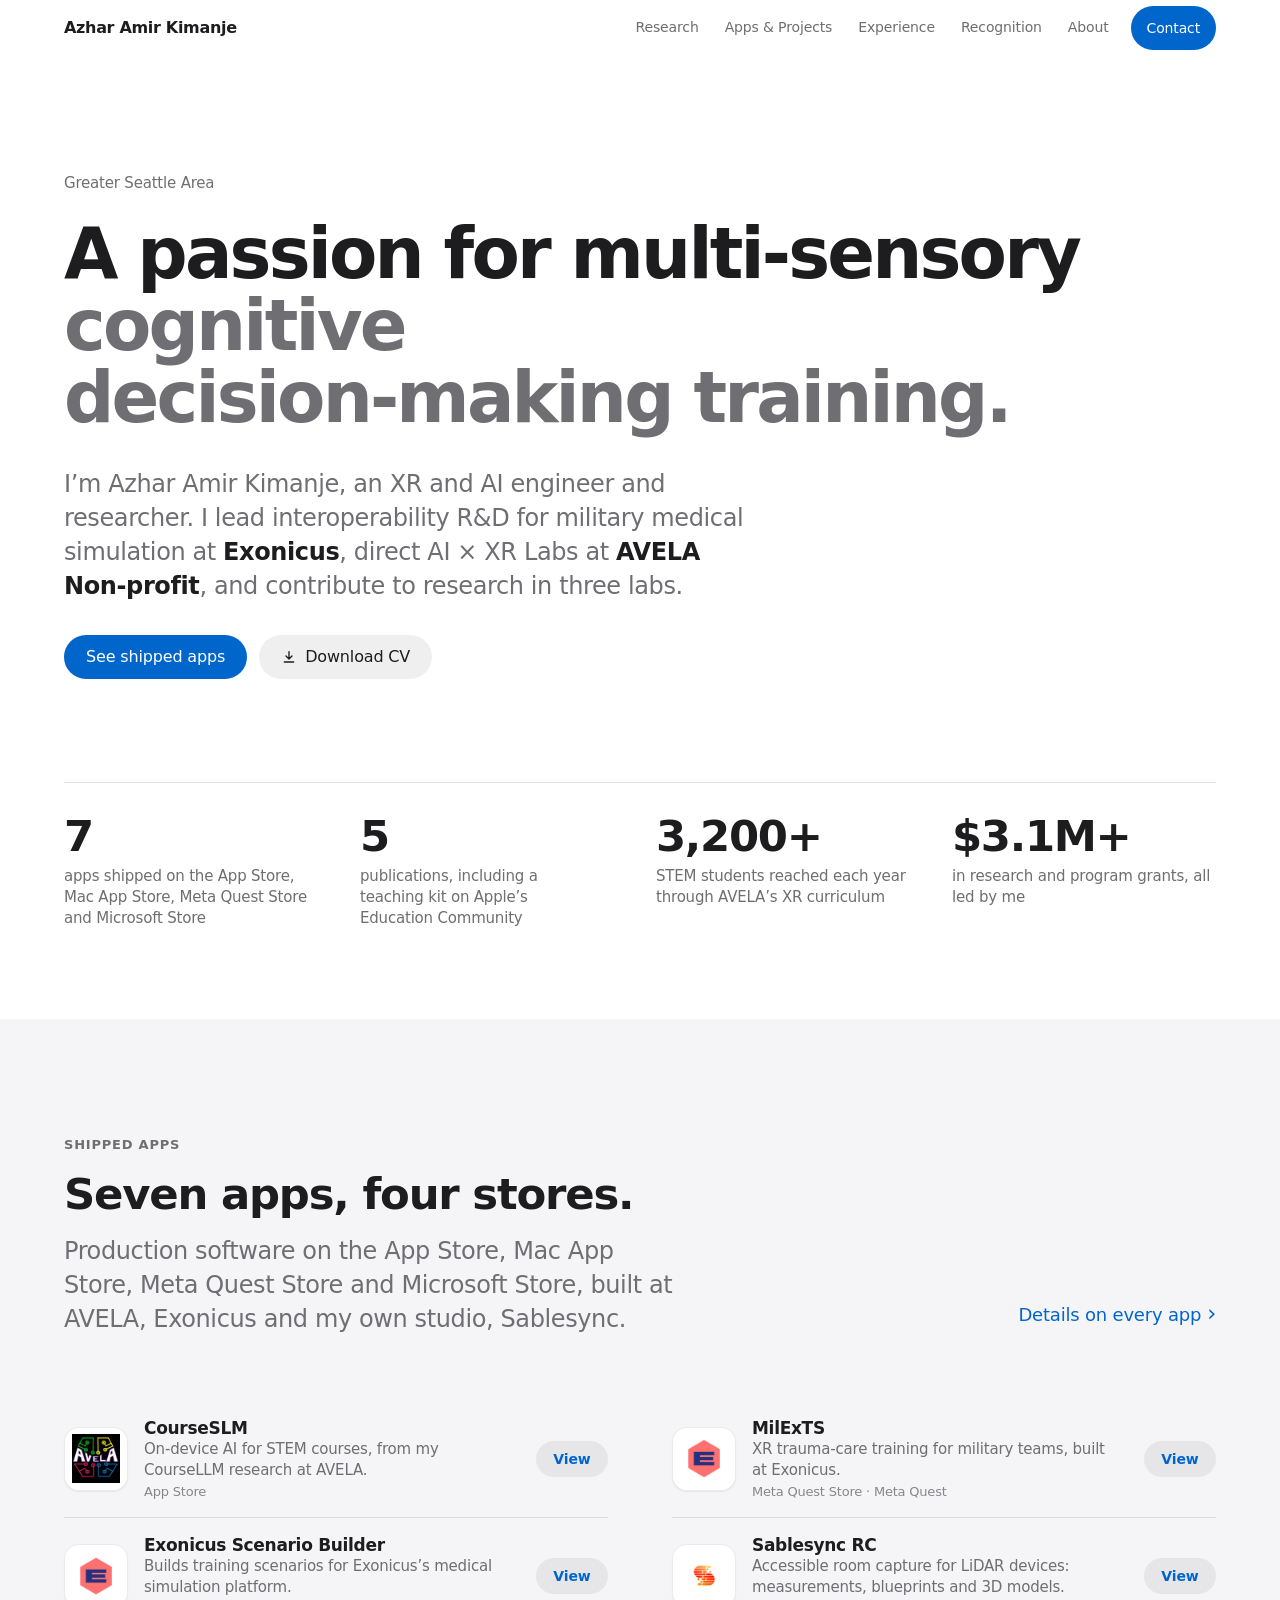
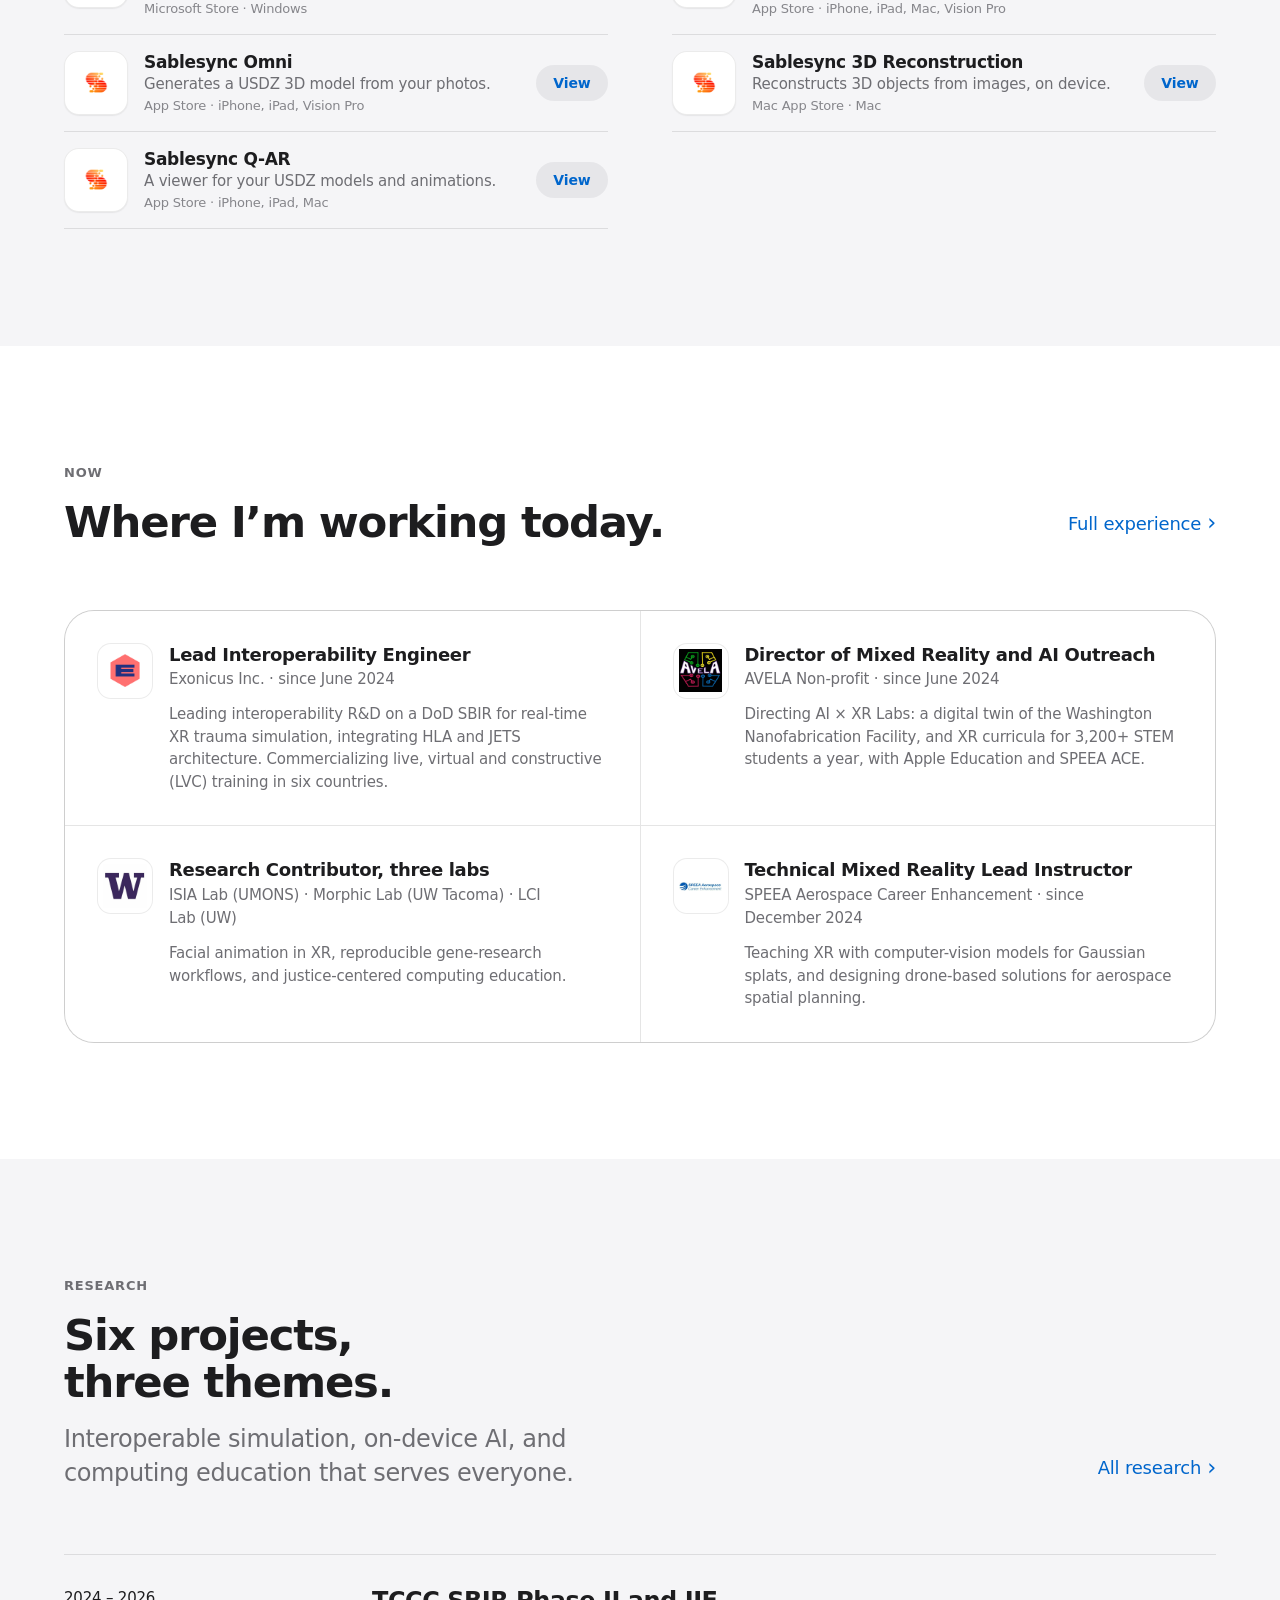
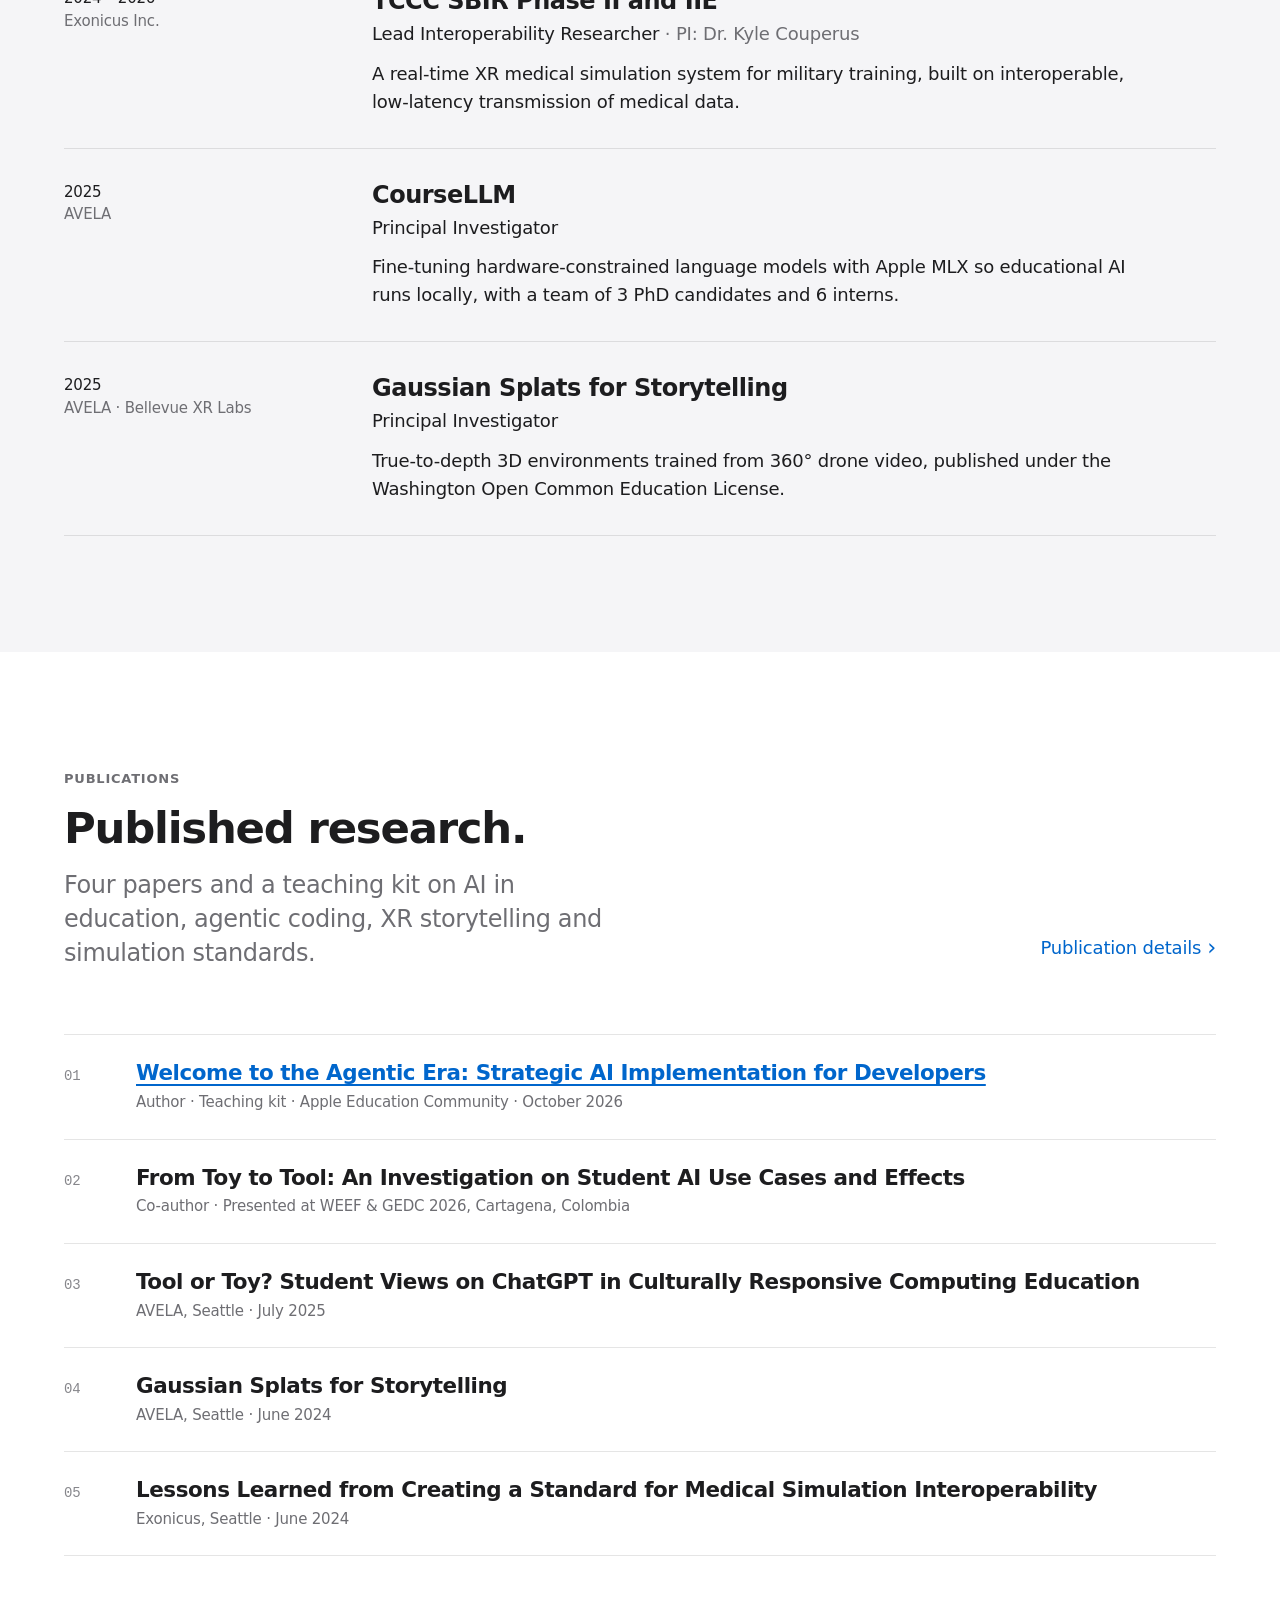
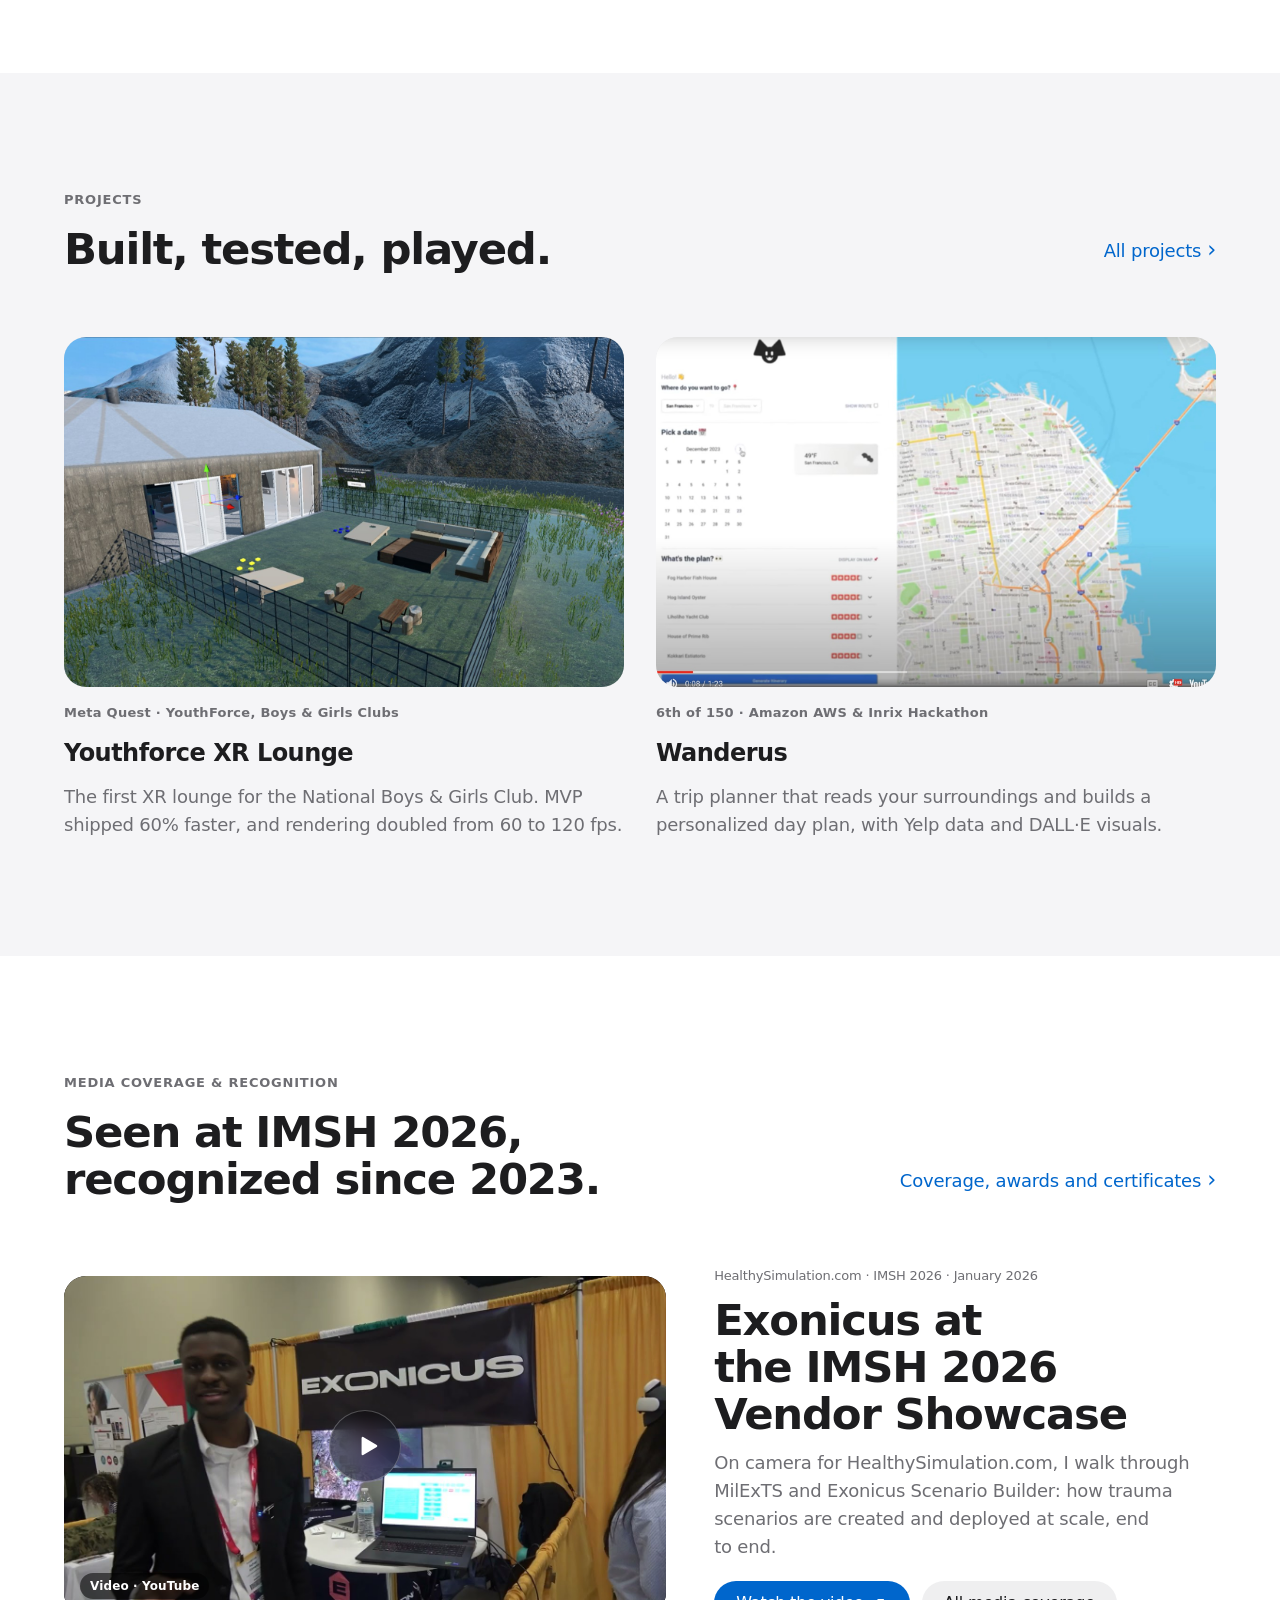
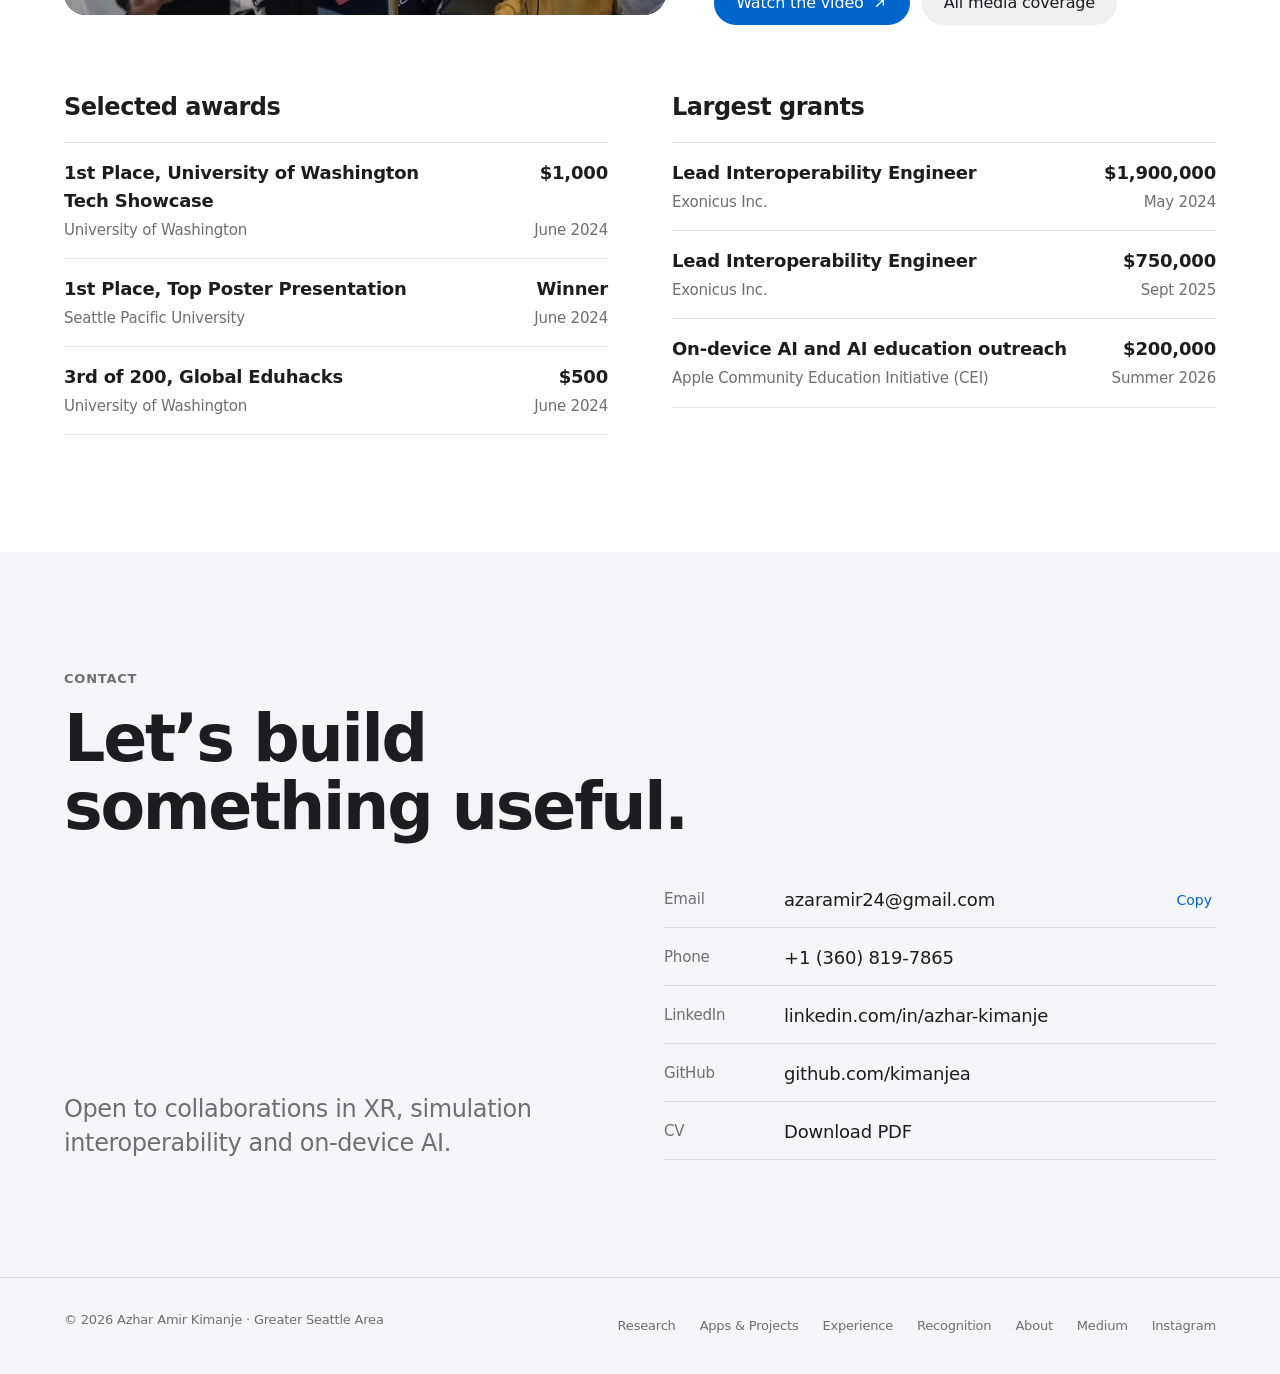
==== index.html @ cb8b4b80 "Refresh portfolio profile and grant details Revise homepage and research messaging, remove outdated " ====
<!doctype html>
<html lang="en">
<head>
<meta charset="utf-8">
<meta name="viewport" content="width=device-width, initial-scale=1, viewport-fit=cover">
<title>Azhar Amir Kimanje · XR and AI Engineer and Researcher</title>
<meta name="description" content="Azhar Amir Kimanje builds extended reality and on-device AI systems for medical simulation and computing education. Seven apps shipped on the App Store, Mac App Store, Meta Quest Store and Microsoft Store.">
<link rel="canonical" href="https://kimanjea.github.io/azhar/">
<meta name="color-scheme" content="light dark">
<meta name="theme-color" content="#ffffff" media="(prefers-color-scheme: light)">
<meta name="theme-color" content="#0b0b0c" media="(prefers-color-scheme: dark)">
<meta property="og:type" content="website">
<meta property="og:title" content="Azhar Amir Kimanje · XR and AI Engineer and Researcher">
<meta property="og:description" content="Azhar Amir Kimanje builds extended reality and on-device AI systems for medical simulation and computing education. Seven apps shipped on the App Store, Mac App Store, Meta Quest Store and Microsoft Store.">
<meta property="og:url" content="https://kimanjea.github.io/azhar/">
<meta property="og:image" content="https://kimanjea.github.io/azhar/img/og.jpg">
<meta name="twitter:card" content="summary_large_image">
<link rel="icon" href="assets/favicon.ico">
<link rel="apple-touch-icon" href="img/logos/sablesync.png">
<link rel="stylesheet" href="styles/site.css">
<script src="scripts/site.js" defer></script>
</head>
<body>
<a class="skip-link" href="#main">Skip to content</a>
<header class="nav">
  <div class="wrap nav-bar">
    <a class="nav-name" href="index.html" aria-current="page">Azhar Amir Kimanje</a>
    <nav aria-label="Primary">
      <ul class="nav-links">
        <li><a href="research.html">Research</a></li>
        <li><a href="work.html">Apps &amp; Projects</a></li>
        <li><a href="experience.html">Experience</a></li>
        <li><a href="recognition.html">Recognition</a></li>
        <li><a href="about.html">About</a></li>
        <li class="nav-cta"><a class="btn btn-primary btn-sm" href="#contact">Contact</a></li>
      </ul>
    </nav>
    <button class="nav-toggle" type="button" aria-expanded="false" aria-controls="nav-panel"><span class="label">Menu</span><span class="bars" aria-hidden="true"></span></button>
  </div>
  <div class="nav-panel" id="nav-panel">
    <nav class="wrap" aria-label="Primary, mobile">
      <ul>
          <li><a href="index.html" aria-current="page">Home</a></li>
          <li><a href="research.html">Research</a></li>
          <li><a href="work.html">Apps &amp; Projects</a></li>
          <li><a href="experience.html">Experience</a></li>
          <li><a href="recognition.html">Recognition</a></li>
          <li><a href="about.html">About</a></li>
          <li><a href="#contact">Contact</a></li>
      </ul>
    </nav>
  </div>
</header>
<main id="main">
<section class="hero" aria-labelledby="hero-title">
  <div class="wrap">
    <p class="hero-meta">
      <span>Greater Seattle Area</span>
    </p>
    <h1 id="hero-title" class="hero-long"><span class="line">A passion for multi‑sensory</span> <span class="line soft">cognitive decision‑making training.</span></h1>
    <p class="lead">I’m Azhar Amir Kimanje, an XR and AI engineer and researcher. I lead interoperability R&amp;D for military medical simulation at <strong>Exonicus</strong>, direct AI&nbsp;×&nbsp;XR Labs at <strong>AVELA Non-profit</strong>, and contribute to research in three labs.</p>
    <div class="actions">
      <a class="btn btn-primary" href="#apps">See shipped apps</a>
      <a class="btn btn-secondary" href="Azhar-Amir-Kimanje-CV.pdf"><svg viewBox="0 0 24 24" fill="none" stroke="currentColor" stroke-width="2" stroke-linecap="round" stroke-linejoin="round" aria-hidden="true"><path d="M12 4v11m0 0-4.5-4.5M12 15l4.5-4.5M5 19.5h14"/></svg>Download CV</a>
    </div>
    <ul class="stats" aria-label="At a glance">
      <li class="stat"><b>7</b><span>apps shipped on the App Store, Mac App Store, Meta Quest Store and Microsoft Store</span></li>
      <li class="stat"><b>5</b><span>publications, including a teaching kit on Apple’s Education Community</span></li>
      <li class="stat"><b class="tnum">3,200+</b><span>STEM students reached each year through AVELA’s XR curriculum</span></li>
      <li class="stat"><b class="tnum">$3.1M+</b><span>in research and program grants, all led by me</span></li>
    </ul>
  </div>
</section>

<section class="section tint" id="apps" aria-labelledby="apps-title">
  <div class="wrap">
    <div class="section-head">
      <div>
        <p class="eyebrow">Shipped apps</p>
        <h2 class="h2" id="apps-title">Seven apps, four stores.</h2>
        <p class="lead">Production software on the App Store, Mac App Store, Meta Quest Store and Microsoft Store, built at AVELA, Exonicus and my own studio, Sablesync.</p>
      </div>
      <a class="more" href="work.html#shipped">Details on every app</a>
    </div>
    <ul class="app-list">
      <li class="app-row reveal">
        <div class="app-icon"><img src="img/logos/avela.png" alt="" width="240" height="240"></div>
        <div class="app-row-text">
          <h3>CourseSLM</h3>
          <p>On-device AI for STEM courses, from my CourseLLM research at AVELA.</p>
          <p class="app-row-meta">App Store</p>
        </div>
        <a class="btn btn-secondary btn-sm app-get" href="https://apps.apple.com/us/app/courseslm/id6784030336" rel="noopener" aria-label="View CourseSLM on the App Store (opens apps.apple.com)">View</a>
      </li>
      <li class="app-row reveal">
        <div class="app-icon"><img src="img/logos/exonicus.png" alt="" width="240" height="240"></div>
        <div class="app-row-text">
          <h3>MilExTS</h3>
          <p>XR trauma-care training for military teams, built at Exonicus.</p>
          <p class="app-row-meta">Meta Quest Store · Meta Quest</p>
        </div>
        <a class="btn btn-secondary btn-sm app-get" href="https://www.meta.com/experiences/exonicus/25201009106169108/" rel="noopener" aria-label="View MilExTS on the Meta Quest Store (opens meta.com)">View</a>
      </li>
      <li class="app-row reveal">
        <div class="app-icon"><img src="img/logos/exonicus.png" alt="" width="240" height="240"></div>
        <div class="app-row-text">
          <h3>Exonicus Scenario Builder</h3>
          <p>Builds training scenarios for Exonicus’s medical simulation platform.</p>
          <p class="app-row-meta">Microsoft Store · Windows</p>
        </div>
        <a class="btn btn-secondary btn-sm app-get" href="https://apps.microsoft.com/store/detail/9N0J85TKD5N3?cid=DevShareMCLPCS" rel="noopener" aria-label="View Exonicus Scenario Builder on the Microsoft Store (opens apps.microsoft.com)">View</a>
      </li>
      <li class="app-row reveal">
        <div class="app-icon"><img src="img/logos/sablesync.png" alt="" width="240" height="240"></div>
        <div class="app-row-text">
          <h3>Sablesync RC</h3>
          <p>Accessible room capture for LiDAR devices: measurements, blueprints and 3D models.</p>
          <p class="app-row-meta">App Store · iPhone, iPad, Mac, Vision Pro</p>
        </div>
        <a class="btn btn-secondary btn-sm app-get" href="https://apps.apple.com/us/app/sablesync-rc/id6756151582" rel="noopener" aria-label="View Sablesync RC on the App Store (opens apps.apple.com)">View</a>
      </li>
      <li class="app-row reveal">
        <div class="app-icon"><img src="img/logos/sablesync.png" alt="" width="240" height="240"></div>
        <div class="app-row-text">
          <h3>Sablesync Omni</h3>
          <p>Generates a USDZ 3D model from your photos.</p>
          <p class="app-row-meta">App Store · iPhone, iPad, Vision Pro</p>
        </div>
        <a class="btn btn-secondary btn-sm app-get" href="https://apps.apple.com/us/app/sablesync-omni/id6755838666" rel="noopener" aria-label="View Sablesync Omni on the App Store (opens apps.apple.com)">View</a>
      </li>
      <li class="app-row reveal">
        <div class="app-icon"><img src="img/logos/sablesync.png" alt="" width="240" height="240"></div>
        <div class="app-row-text">
          <h3>Sablesync 3D Reconstruction</h3>
          <p>Reconstructs 3D objects from images, on device.</p>
          <p class="app-row-meta">Mac App Store · Mac</p>
        </div>
        <a class="btn btn-secondary btn-sm app-get" href="https://apps.apple.com/us/app/sablesync-3d-reconstruction/id6756083544?mt=12" rel="noopener" aria-label="View Sablesync 3D Reconstruction on the Mac App Store (opens apps.apple.com)">View</a>
      </li>
      <li class="app-row reveal">
        <div class="app-icon"><img src="img/logos/sablesync.png" alt="" width="240" height="240"></div>
        <div class="app-row-text">
          <h3>Sablesync Q-AR</h3>
          <p>A viewer for your USDZ models and animations.</p>
          <p class="app-row-meta">App Store · iPhone, iPad, Mac</p>
        </div>
        <a class="btn btn-secondary btn-sm app-get" href="https://apps.apple.com/us/app/sablesync-q-ar/id6755781808" rel="noopener" aria-label="View Sablesync Q-AR on the App Store (opens apps.apple.com)">View</a>
      </li>
    </ul>
  </div>
</section>

<section class="section" aria-labelledby="now-title">
  <div class="wrap">
    <div class="section-head">
      <div>
        <p class="eyebrow">Now</p>
        <h2 class="h2" id="now-title">Where I’m working today.</h2>
      </div>
      <a class="more" href="experience.html">Full experience</a>
    </div>
    <ul class="roles">
      <li class="role reveal">
        <div class="logo-tile"><img src="img/logos/exonicus.png" alt="" width="240" height="240"></div>
        <div>
          <h3>Lead Interoperability Engineer</h3>
          <p class="where">Exonicus Inc. · since June 2024</p>
          <p class="desc">Leading interoperability R&amp;D on a DoD SBIR for real-time XR trauma simulation, integrating HLA and JETS architecture. Commercializing live, virtual and constructive (LVC) training in six countries.</p>
        </div>
      </li>
      <li class="role reveal" style="--i:1">
        <div class="logo-tile"><img src="img/logos/avela.png" alt="" width="240" height="240"></div>
        <div>
          <h3>Director of Mixed Reality and AI Outreach</h3>
          <p class="where">AVELA Non-profit · since June 2024</p>
          <p class="desc">Directing AI&nbsp;×&nbsp;XR Labs: a digital twin of the Washington Nanofabrication Facility, and XR curricula for 3,200+ STEM students a year, with Apple Education and SPEEA ACE.</p>
        </div>
      </li>
      <li class="role reveal">
        <div class="logo-tile"><img src="img/logos/uw.png" alt="" width="240" height="240"></div>
        <div>
          <h3>Research Contributor, three labs</h3>
          <p class="where">ISIA Lab (UMONS) · Morphic Lab (UW Tacoma) · LCI Lab (UW)</p>
          <p class="desc">Facial animation in XR, reproducible gene-research workflows, and justice-centered computing education.</p>
        </div>
      </li>
      <li class="role reveal" style="--i:1">
        <div class="logo-tile"><img src="img/logos/speea-ace.png" alt="" width="240" height="50"></div>
        <div>
          <h3>Technical Mixed Reality Lead Instructor</h3>
          <p class="where">SPEEA Aerospace Career Enhancement · since December 2024</p>
          <p class="desc">Teaching XR with computer-vision models for Gaussian splats, and designing drone-based solutions for aerospace spatial planning.</p>
        </div>
      </li>
    </ul>
  </div>
</section>

<section class="section tint" aria-labelledby="research-title">
  <div class="wrap">
    <div class="section-head">
      <div>
        <p class="eyebrow">Research</p>
        <h2 class="h2" id="research-title">Six projects, three themes.</h2>
        <p class="lead">Interoperable simulation, on-device AI, and computing education that serves everyone.</p>
      </div>
      <a class="more" href="research.html">All research</a>
    </div>
    <ul class="entries">
      <li class="entry reveal">
        <p class="entry-meta"><span class="date">2024 – 2026</span>Exonicus Inc.</p>
        <div>
          <h3>TCCC SBIR Phase II and IIE</h3>
          <p class="role-line"><strong>Lead Interoperability Researcher</strong> · PI: Dr. Kyle Couperus</p>
          <p class="body">A real-time XR medical simulation system for military training, built on interoperable, low-latency transmission of medical data.</p>
        </div>
      </li>
      <li class="entry reveal">
        <p class="entry-meta"><span class="date">2025</span>AVELA</p>
        <div>
          <h3>CourseLLM</h3>
          <p class="role-line"><strong>Principal Investigator</strong></p>
          <p class="body">Fine-tuning hardware-constrained language models with Apple MLX so educational AI runs locally, with a team of 3 PhD candidates and 6 interns.</p>
        </div>
      </li>
      <li class="entry reveal">
        <p class="entry-meta"><span class="date">2025</span>AVELA · Bellevue XR Labs</p>
        <div>
          <h3>Gaussian Splats for Storytelling</h3>
          <p class="role-line"><strong>Principal Investigator</strong></p>
          <p class="body">True-to-depth 3D environments trained from 360° drone video, published under the Washington Open Common Education License.</p>
        </div>
      </li>
    </ul>
  </div>
</section>

<section class="section" aria-labelledby="pubs-title">
  <div class="wrap">
    <div class="section-head">
      <div>
        <p class="eyebrow">Publications</p>
        <h2 class="h2" id="pubs-title">Published research.</h2>
        <p class="lead">Four papers and a teaching kit on AI in education, agentic coding, XR storytelling and simulation standards.</p>
      </div>
      <a class="more" href="research.html#publications">Publication details</a>
    </div>
    <ol class="pubs">
      <li class="pub reveal"><div><h3><a href="https://education.apple.com/resource/250015530" rel="noopener">Welcome to the Agentic Era: Strategic AI Implementation for Developers</a></h3><p class="venue">Author · Teaching kit · Apple Education Community · October 2026</p></div></li>
      <li class="pub reveal"><div><h3>From Toy to Tool: An Investigation on Student AI Use Cases and Effects</h3><p class="venue">Co-author · Presented at WEEF &amp; GEDC 2026, Cartagena, Colombia</p></div></li>
      <li class="pub reveal"><div><h3>Tool or Toy? Student Views on ChatGPT in Culturally Responsive Computing Education</h3><p class="venue">AVELA, Seattle · July 2025</p></div></li>
      <li class="pub reveal"><div><h3>Gaussian Splats for Storytelling</h3><p class="venue">AVELA, Seattle · June 2024</p></div></li>
      <li class="pub reveal"><div><h3>Lessons Learned from Creating a Standard for Medical Simulation Interoperability</h3><p class="venue">Exonicus, Seattle · June 2024</p></div></li>
    </ol>
  </div>
</section>

<section class="section tint" aria-labelledby="projects-title">
  <div class="wrap">
    <div class="section-head">
      <div>
        <p class="eyebrow">Projects</p>
        <h2 class="h2" id="projects-title">Built, tested, played.</h2>
      </div>
      <a class="more" href="work.html">All projects</a>
    </div>
    <ul class="projects">
      <li class="project reveal">
        <a href="work.html#youthforce" class="shot"><img src="img/work/youthforce-lounge.jpg" alt="The Youthforce XR Lounge: a mountain-side clubhouse with a fenced patio, seating and games, rendered in Unity" width="1800" height="912" loading="lazy"></a>
        <p class="kicker">Meta Quest · YouthForce, Boys &amp; Girls Clubs</p>
        <h3><a href="work.html#youthforce" style="color:inherit;text-decoration:none">Youthforce XR Lounge</a></h3>
        <p>The first XR lounge for the National Boys &amp; Girls Club. MVP shipped 60% faster, and rendering doubled from 60 to 120 fps.</p>
      </li>
      <li class="project reveal" style="--i:1">
        <a href="work.html#wanderus" class="shot"><img src="img/work/wanderus.jpg" alt="Wanderus planner with destination, date picker and a day plan beside a map of San Francisco" width="1800" height="1055" loading="lazy"></a>
        <p class="kicker">6th of 150 · Amazon AWS &amp; Inrix Hackathon</p>
        <h3><a href="work.html#wanderus" style="color:inherit;text-decoration:none">Wanderus</a></h3>
        <p>A trip planner that reads your surroundings and builds a personalized day plan, with Yelp data and DALL·E visuals.</p>
      </li>
    </ul>
  </div>
</section>

<section class="section" aria-labelledby="rec-title">
  <div class="wrap">
    <div class="section-head">
      <div>
        <p class="eyebrow">Media Coverage &amp; Recognition</p>
        <h2 class="h2" id="rec-title">Seen at IMSH 2026, recognized since 2023.</h2>
      </div>
      <a class="more" href="recognition.html">Coverage, awards and certificates</a>
    </div>
    <article class="coverage-feature reveal" aria-labelledby="home-video-title">
      <a class="video-link" href="https://www.youtube.com/watch?v=uTnawLX5UoM" rel="noopener">
        <img src="img/media/imsh-video.jpg" alt="Azhar Amir Kimanje at the Exonicus booth at IMSH 2026, with a demo running on a laptop behind him" width="1280" height="720" loading="lazy">
        <span class="play"><svg viewBox="0 0 24 24" fill="currentColor" aria-hidden="true"><path d="M7 4.5v15a1 1 0 0 0 1.5.86l12.5-7.5a1 1 0 0 0 0-1.72L8.5 3.64A1 1 0 0 0 7 4.5z"/></svg></span>
        <span class="duration-tag">Video · YouTube</span>
        <span class="sr-only">Watch the IMSH 2026 vendor showcase on YouTube</span>
      </a>
      <div class="text">
        <p class="kicker caption">HealthySimulation.com · IMSH 2026 · January 2026</p>
        <h3 id="home-video-title">Exonicus at the IMSH 2026 Vendor Showcase</h3>
        <p class="muted">On camera for HealthySimulation.com, I walk through MilExTS and Exonicus Scenario Builder: how trauma scenarios are created and deployed at scale, end to end.</p>
        <div class="actions">
          <a class="btn btn-primary" href="https://www.youtube.com/watch?v=uTnawLX5UoM" rel="noopener">Watch the video <svg viewBox="0 0 24 24" fill="none" stroke="currentColor" stroke-width="2" stroke-linecap="round" stroke-linejoin="round" aria-hidden="true"><path d="M7 17 17 7M9 7h8v8"/></svg></a>
          <a class="btn btn-secondary" href="recognition.html#media">All media coverage</a>
        </div>
      </div>
    </article>
    <div class="split">
      <div class="reveal">
        <h3 class="col-title">Selected awards</h3>
        <ul class="ledger">
          <li><span class="what">1st Place, University of Washington Tech Showcase</span><span class="who">University of Washington</span><span class="amt">$1,000</span><span class="when">June 2024</span></li>
          <li><span class="what">1st Place, Top Poster Presentation</span><span class="who">Seattle Pacific University</span><span class="amt">Winner</span><span class="when">June 2024</span></li>
          <li><span class="what">3rd of 200, Global Eduhacks</span><span class="who">University of Washington</span><span class="amt">$500</span><span class="when">June 2024</span></li>
        </ul>
      </div>
      <div class="reveal" style="--i:1">
        <h3 class="col-title">Largest grants</h3>
        <ul class="ledger">
          <li><span class="what">Lead Interoperability Engineer</span><span class="who">Exonicus Inc.</span><span class="amt">$1,900,000</span><span class="when">May 2024</span></li>
          <li><span class="what">Lead Interoperability Engineer</span><span class="who">Exonicus Inc.</span><span class="amt">$750,000</span><span class="when">Sept 2025</span></li>
          <li><span class="what">On-device AI and AI education outreach</span><span class="who">Apple Community Education Initiative (CEI)</span><span class="amt">$200,000</span><span class="when">Summer 2026</span></li>
        </ul>
      </div>
    </div>
  </div>
</section>

</main>

<section class="contact" id="contact" aria-labelledby="contact-title">
  <div class="wrap">
    <p class="eyebrow">Contact</p>
    <h2 class="h1" id="contact-title">Let’s build something useful.</h2>
    <div class="contact-grid">
      <p class="lead">Open to collaborations in XR, simulation interoperability and on-device AI.</p>
      <ul class="contact-list">
        <li><span class="label">Email</span><a class="grow" href="mailto:azaramir24@gmail.com">azaramir24@gmail.com</a><button class="copy-btn" type="button" data-copy="azaramir24@gmail.com">Copy</button></li>
        <li><span class="label">Phone</span><a class="grow tnum" href="tel:+13608197865">+1&nbsp;(360)&nbsp;819‑7865</a></li>
        <li><span class="label">LinkedIn</span><a class="grow" href="https://www.linkedin.com/in/azhar-kimanje" rel="noopener">linkedin.com/in/azhar-kimanje</a></li>
        <li><span class="label">GitHub</span><a class="grow" href="https://github.com/kimanjea" rel="noopener">github.com/kimanjea</a></li>
        <li><span class="label">CV</span><a class="grow" href="Azhar-Amir-Kimanje-CV.pdf">Download PDF</a></li>
      </ul>
    </div>
    <p class="sr-only" role="status" id="copy-status"></p>
  </div>
</section>
<footer class="footer">
  <div class="wrap">
    <span>© <span data-year>2026</span> Azhar Amir Kimanje · Greater Seattle Area</span>
    <nav aria-label="Footer">
      <ul>
        <li><a href="research.html">Research</a></li>
        <li><a href="work.html">Apps &amp; Projects</a></li>
        <li><a href="experience.html">Experience</a></li>
        <li><a href="recognition.html">Recognition</a></li>
        <li><a href="about.html">About</a></li>
        <li><a href="https://medium.com/@azaramir24/about" rel="noopener">Medium</a></li>
        <li><a href="https://www.instagram.com/sablesync/" rel="noopener">Instagram</a></li>
      </ul>
    </nav>
  </div>
</footer>
</body>
</html>
---- styles/site.css ----
/* ==========================================================================
   Azhar Amir Kimanje · site styles
   Built on the human-centered-design skill tokens. Light + dark follow the system.
   ========================================================================== */

/* ---------- Tokens ---------- */
:root {
  color-scheme: light dark;

  --bg:            #ffffff;
  --bg-2:          #f5f5f7;
  --bg-elev:       #ffffff;
  --fg:            #1d1d1f;
  --fg-2:          #6e6e73;
  --fg-3:          #86868b;
  --sep:           rgb(0 0 0 / .1);
  --fill:          rgb(120 120 128 / .12);
  --accent:        #0066cc;
  --accent-hover:  #0071e3;
  --on-accent:     #ffffff;
  --live:          #248a3d;
  --glass:         rgb(255 255 255 / .74);
  --tile:          #ffffff;
  --shadow-1:      0 1px 2px rgb(0 0 0 / .04), 0 1px 1px rgb(0 0 0 / .03);
  --shadow-2:      0 2px 6px rgb(0 0 0 / .04), 0 14px 36px rgb(0 0 0 / .08);
  --img-filter:    none;

  --sans: -apple-system, BlinkMacSystemFont, "SF Pro Text", system-ui, "Segoe UI", Roboto, "Helvetica Neue", Arial, sans-serif;
  --display: -apple-system, BlinkMacSystemFont, "SF Pro Display", system-ui, "Segoe UI", Roboto, "Helvetica Neue", Arial, sans-serif;
  --mono: ui-monospace, "SF Mono", Menlo, Consolas, monospace;

  --t-cap:     .8125rem;
  --t-foot:    .9375rem;
  --t-body:    clamp(1.0625rem, 1rem + .2vw, 1.125rem);
  --t-lead:    clamp(1.1875rem, 1.05rem + .6vw, 1.5rem);
  --t-3:       clamp(1.25rem, 1.12rem + .5vw, 1.5rem);
  --t-2:       clamp(1.75rem, 1.35rem + 1.7vw, 2.75rem);
  --t-1:       clamp(2.25rem, 1.5rem + 3.2vw, 4.25rem);
  --t-display: clamp(2.75rem, 1.4rem + 6.2vw, 7rem);

  --space-1: 4px; --space-2: 8px; --space-3: 12px; --space-4: 16px; --space-5: 24px;
  --space-6: 32px; --space-7: 48px; --space-8: 64px; --space-9: 96px;
  --section: clamp(72px, 6vw + 40px, 152px);
  --gutter: max(20px, env(safe-area-inset-left, 0px), min(64px, 5vw));
  --max: 1180px;
  --measure: 68ch;

  --r-sm: 10px; --r-md: 14px; --r-lg: 22px; --r-xl: 30px; --r-full: 999px;

  --ease-out: cubic-bezier(.22, 1, .36, 1);
  --ease-in: cubic-bezier(.55, 0, 1, .45);
  --dur-fast: 160ms; --dur-base: 280ms; --dur-slow: 600ms;
}
@media (prefers-color-scheme: dark) {
  :root {
    --bg:           #0b0b0c;
    --bg-2:         #151517;
    --bg-elev:      #1c1c1e;
    --fg:           #f5f5f7;
    --fg-2:         #a1a1a6;
    --fg-3:         #8a8a8f;
    --sep:          rgb(255 255 255 / .12);
    --fill:         rgb(120 120 128 / .24);
    --accent:       #2997ff;
    --accent-hover: #47a6ff;
    --on-accent:    #000000;
    --live:         #30d158;
    --glass:        rgb(22 22 24 / .72);
    --tile:         #f5f5f7;
    --shadow-1:     0 1px 2px rgb(0 0 0 / .4);
    --shadow-2:     0 2px 6px rgb(0 0 0 / .3), 0 16px 40px rgb(0 0 0 / .45);
    --img-filter:   brightness(.92);
  }
}

/* ---------- Base ---------- */
*, *::before, *::after { box-sizing: border-box; }
html { -webkit-text-size-adjust: 100%; text-size-adjust: 100%; scroll-padding-top: 72px; }
body {
  margin: 0;
  background: var(--bg);
  color: var(--fg);
  font: 400 var(--t-body)/1.55 var(--sans);
  letter-spacing: -0.011em;
  -webkit-font-smoothing: antialiased;
  -moz-osx-font-smoothing: grayscale;
  font-optical-sizing: auto;
  text-rendering: optimizeLegibility;
}
h1, h2, h3, h4 { margin: 0; font-family: var(--display); text-wrap: balance; }
p, li, dd, figcaption { text-wrap: pretty; }
p { margin: 0; }
ul, ol { margin: 0; padding: 0; }
img { display: block; max-width: 100%; height: auto; }
a { color: var(--accent); text-decoration-thickness: .08em; text-underline-offset: .2em; }
a:hover { color: var(--accent-hover); }
:focus-visible { outline: 3px solid color-mix(in srgb, var(--accent) 60%, transparent); outline-offset: 3px; border-radius: 6px; }
strong { font-weight: 600; }
.tnum { font-variant-numeric: tabular-nums; }

.wrap { width: 100%; max-width: calc(var(--max) + 2 * var(--gutter)); margin-inline: auto; padding-inline: var(--gutter); }
.section { padding-block: var(--section); }
.section.tint { background: var(--bg-2); }

.eyebrow { font-size: var(--t-cap); font-weight: 600; letter-spacing: .06em; text-transform: uppercase; color: var(--fg-2); margin-bottom: var(--space-4); }
.h1 { font-size: var(--t-1); line-height: 1.04; letter-spacing: -0.034em; font-weight: 700; }
.h2 { font-size: var(--t-2); line-height: 1.08; letter-spacing: -0.028em; font-weight: 700; max-width: 20ch; }
.h3 { font-size: var(--t-3); line-height: 1.2; letter-spacing: -0.02em; font-weight: 650; }
.lead { font-size: var(--t-lead); line-height: 1.42; letter-spacing: -0.016em; color: var(--fg-2); max-width: 40ch; }
.lead strong { color: var(--fg); }
.muted { color: var(--fg-2); }
.small { font-size: var(--t-foot); line-height: 1.5; }
.caption { font-size: var(--t-cap); line-height: 1.4; color: var(--fg-2); }
.prose { max-width: var(--measure); }
.prose p + p { margin-top: 1em; }

.section-head { display: flex; flex-wrap: wrap; align-items: flex-end; justify-content: space-between; gap: var(--space-4) var(--space-6); margin-bottom: var(--space-8); }
.section-head .lead { margin-top: var(--space-4); }
.more { display: inline-flex; align-items: center; gap: 6px; min-height: 44px; font-weight: 500; text-decoration: none; white-space: nowrap; }
.more::after { content: "›"; font-size: 1.25em; line-height: 1; transform: translateY(-1px); transition: transform var(--dur-fast) var(--ease-out); }
.more:hover::after { transform: translate(3px, -1px); }

.skip-link { position: absolute; left: 16px; top: -100px; z-index: 100; padding: 12px 16px; background: var(--bg-elev); color: var(--fg); border-radius: var(--r-md); box-shadow: var(--shadow-2); }
.skip-link:focus { top: calc(env(safe-area-inset-top, 0px) + 12px); }
.sr-only { position: absolute; width: 1px; height: 1px; overflow: hidden; clip: rect(0 0 0 0); white-space: nowrap; }

/* ---------- Navigation ---------- */
.nav {
  position: sticky; top: 0; z-index: 50;
  padding-top: env(safe-area-inset-top, 0px);
  background: var(--glass);
  -webkit-backdrop-filter: saturate(180%) blur(20px);
  backdrop-filter: saturate(180%) blur(20px);
  border-bottom: 1px solid transparent;
  transition: border-color var(--dur-base) var(--ease-out);
  view-transition-name: site-nav;
}
.nav.is-scrolled { border-bottom-color: var(--sep); }
.nav-bar { display: flex; align-items: center; justify-content: space-between; gap: var(--space-4); min-height: 56px; }
.nav-name { display: inline-flex; align-items: center; min-height: 44px; color: var(--fg); text-decoration: none; font-weight: 600; font-size: 1rem; letter-spacing: -0.02em; white-space: nowrap; }
.nav-name:hover { color: var(--fg); }
.nav-links { display: flex; align-items: center; gap: 2px; list-style: none; }
.nav-links a { display: inline-flex; align-items: center; min-height: 44px; padding: 0 12px; color: var(--fg-2); text-decoration: none; font-size: .875rem; letter-spacing: -0.01em; border-radius: var(--r-full); transition: color var(--dur-fast); }
.nav-links a:hover { color: var(--fg); }
.nav-links a[aria-current="page"] { color: var(--fg); font-weight: 600; }
.nav-cta { margin-left: var(--space-2); }
.nav-links a.btn-primary { color: var(--on-accent); padding: 0 16px; font-weight: 500; }
.nav-links a.btn-primary:hover { color: var(--on-accent); }
.nav-toggle { display: none; }
.nav-panel { display: none; }

@media (max-width: 860px) {
  .nav-links { display: none; }
  .nav-toggle {
    display: inline-flex; align-items: center; justify-content: center; gap: 8px;
    min-height: 44px; min-width: 44px; padding: 0 12px; margin-right: -12px;
    background: none; border: 0; color: var(--fg); font: 500 .9375rem/1 var(--sans); cursor: pointer; border-radius: var(--r-full);
  }
  .nav-toggle .bars { position: relative; width: 18px; height: 12px; }
  .nav-toggle .bars::before, .nav-toggle .bars::after {
    content: ""; position: absolute; left: 0; right: 0; height: 1.5px; border-radius: 2px; background: currentColor;
    transition: transform var(--dur-base) var(--ease-out), top var(--dur-base) var(--ease-out);
  }
  .nav-toggle .bars::before { top: 2px; }
  .nav-toggle .bars::after { top: 9px; }
  .nav-toggle[aria-expanded="true"] .bars::before { top: 5.5px; transform: rotate(45deg); }
  .nav-toggle[aria-expanded="true"] .bars::after { top: 5.5px; transform: rotate(-45deg); }
  .nav-panel[data-open] { display: block; }
  .nav-panel { border-top: 1px solid var(--sep); }
  .nav-panel ul { list-style: none; padding-block: var(--space-2) var(--space-5); }
  .nav-panel a {
    display: flex; align-items: center; min-height: 52px; color: var(--fg); text-decoration: none;
    font: 600 1.5rem/1.2 var(--display); letter-spacing: -0.025em; border-bottom: 1px solid var(--sep);
  }
  .nav-panel a[aria-current="page"] { color: var(--accent); }
  @media (prefers-reduced-motion: no-preference) {
    .nav-panel[data-open] li { animation: menu-in var(--dur-slow) var(--ease-out) both; }
    .nav-panel[data-open] li:nth-child(2) { animation-delay: 30ms; }
    .nav-panel[data-open] li:nth-child(3) { animation-delay: 60ms; }
    .nav-panel[data-open] li:nth-child(4) { animation-delay: 90ms; }
    .nav-panel[data-open] li:nth-child(5) { animation-delay: 120ms; }
    .nav-panel[data-open] li:nth-child(6) { animation-delay: 150ms; }
    @keyframes menu-in { from { opacity: 0; transform: translateY(-6px); } }
  }
}

/* ---------- Buttons ---------- */
.btn {
  display: inline-flex; align-items: center; justify-content: center; gap: 8px;
  min-height: 44px; padding: 0 22px; border: 0; border-radius: var(--r-full);
  font: 500 1rem/1 var(--sans); letter-spacing: -0.01em; text-decoration: none; white-space: nowrap; cursor: pointer;
  touch-action: manipulation;
  transition: transform var(--dur-fast) var(--ease-out), background-color var(--dur-fast) var(--ease-out), color var(--dur-fast);
}
.btn:active { transform: scale(.97); transition-duration: 60ms; }
.btn-primary { background: var(--accent); color: var(--on-accent); }
.btn-primary:hover { background: var(--accent-hover); color: var(--on-accent); }
.btn-secondary { background: var(--fill); color: var(--fg); }
.btn-secondary:hover { color: var(--fg); background: color-mix(in srgb, var(--fill) 100%, var(--fg) 6%); }
.btn-sm { min-height: 36px; padding: 0 16px; font-size: .875rem; }
@media (pointer: coarse) { .btn-sm { min-height: 44px; } }
.btn svg { width: 1em; height: 1em; flex: none; }
.actions { display: flex; flex-wrap: wrap; gap: var(--space-3); }

/* ---------- Hero ---------- */
.hero { padding-block: clamp(56px, 9vw, 144px) clamp(56px, 7vw, 112px); }
.hero h1 { font-size: var(--t-display); line-height: .98; letter-spacing: -0.045em; font-weight: 700; max-width: 13ch; }
.hero h1 .line { display: block; }
.hero h1 .soft { color: var(--fg-2); }
.hero .lead { margin-top: var(--space-6); max-width: 46ch; }
.hero .actions { margin-top: var(--space-6); }
.hero-meta { display: flex; flex-wrap: wrap; gap: var(--space-2) var(--space-5); margin-bottom: var(--space-5); color: var(--fg-2); font-size: var(--t-foot); }
.hero-meta span { display: inline-flex; align-items: center; gap: 8px; }
.status-dot { width: 8px; height: 8px; border-radius: 50%; background: var(--live); box-shadow: 0 0 0 3px color-mix(in srgb, var(--live) 22%, transparent); }

@media (prefers-reduced-motion: no-preference) {
  .hero h1 .line { animation: rise .9s var(--ease-out) both; }
  .hero h1 .line:nth-child(2) { animation-delay: 70ms; }
  .hero h1 .line:nth-child(3) { animation-delay: 140ms; }
  .hero .lead, .hero .actions, .hero-meta { animation: fade .9s var(--ease-out) .2s both; }
  @keyframes rise { from { opacity: .001; transform: translateY(.3em); } }
  @keyframes fade { from { opacity: .001; transform: translateY(8px); } }
}

.page-hero { padding-block: clamp(48px, 7vw, 112px) clamp(40px, 5vw, 80px); }
.page-hero .h1 { max-width: 16ch; }
.page-hero .lead { margin-top: var(--space-5); max-width: 48ch; }
.jump { display: flex; flex-wrap: wrap; gap: var(--space-2); margin-top: var(--space-6); list-style: none; }
.jump a { display: inline-flex; align-items: center; min-height: 36px; padding: 0 14px; border-radius: var(--r-full); background: var(--fill); color: var(--fg); text-decoration: none; font-size: .875rem; font-weight: 500; }
.jump a:hover { background: color-mix(in srgb, var(--fill) 100%, var(--fg) 6%); color: var(--fg); }
@media (pointer: coarse) { .jump a { min-height: 44px; } }

/* ---------- Stats ---------- */
.stats { display: grid; grid-template-columns: repeat(4, minmax(0, 1fr)); gap: var(--space-6); margin-top: clamp(56px, 8vw, 104px); padding-top: var(--space-6); border-top: 1px solid var(--sep); list-style: none; }
.stat b { display: block; font: 700 var(--t-2)/1 var(--display); letter-spacing: -0.03em; font-variant-numeric: tabular-nums; }
.stat span { display: block; margin-top: var(--space-2); color: var(--fg-2); font-size: var(--t-foot); line-height: 1.4; }
@media (max-width: 760px) { .stats { grid-template-columns: repeat(2, minmax(0, 1fr)); row-gap: var(--space-7); } }

/* ---------- Shipped apps ---------- */
.apps { display: grid; grid-template-columns: repeat(3, minmax(0, 1fr)); gap: var(--space-5); list-style: none; }
.app {
  position: relative; display: flex; flex-direction: column; gap: var(--space-4);
  padding: var(--space-6) var(--space-6) var(--space-5);
  background: var(--bg-elev); border-radius: var(--r-xl); box-shadow: var(--shadow-1);
  transition: transform var(--dur-base) var(--ease-out), box-shadow var(--dur-base) var(--ease-out);
  min-width: 0;
}
.section:not(.tint) .app { box-shadow: 0 0 0 1px var(--sep) inset; }
@media (hover: hover) and (pointer: fine) { .app:hover { transform: translateY(-3px); box-shadow: var(--shadow-2); } }
.app-icon { width: 72px; height: 72px; border-radius: 17px; background: var(--tile); display: grid; place-items: center; overflow: hidden; box-shadow: 0 0 0 1px rgb(0 0 0 / .08) inset, var(--shadow-1); }
.app-icon img { width: 76%; height: 76%; object-fit: contain; }
.store { display: inline-flex; align-items: center; gap: 6px; font-size: var(--t-cap); font-weight: 600; letter-spacing: .02em; color: var(--fg-2); }
.store svg { width: 14px; height: 14px; }
.app h3 { font-size: var(--t-3); letter-spacing: -0.022em; line-height: 1.15; font-weight: 700; }
.app p { color: var(--fg-2); font-size: var(--t-foot); line-height: 1.5; }
.app-org { color: var(--fg); font-weight: 500; }
.app .app-link { margin-top: auto; padding-top: var(--space-2); }
.app .app-link a::before { content: ""; position: absolute; inset: 0; border-radius: inherit; }
.app .app-link a:focus-visible { outline: none; }
.app:has(.app-link a:focus-visible) { outline: 3px solid color-mix(in srgb, var(--accent) 60%, transparent); outline-offset: 3px; }
@media (max-width: 900px) { .apps { grid-template-columns: 1fr; } .app { flex-direction: row; flex-wrap: wrap; align-items: flex-start; } .app-body { flex: 1 1 220px; min-width: 0; display: grid; gap: var(--space-2); } .app .app-link { flex-basis: 100%; } }
.app-body { display: grid; gap: var(--space-2); }

/* ---------- Now / role cards ---------- */
.roles { display: grid; grid-template-columns: repeat(2, minmax(0, 1fr)); gap: 1px; background: var(--sep); border: 1px solid var(--sep); border-radius: var(--r-xl); overflow: clip; list-style: none; }
.role { display: grid; grid-template-columns: 56px minmax(0, 1fr); gap: var(--space-4); padding: var(--space-6); background: var(--bg); }
.section.tint .role { background: var(--bg-2); }
.logo-tile { width: 56px; height: 56px; border-radius: var(--r-md); background: var(--tile); display: grid; place-items: center; overflow: hidden; box-shadow: 0 0 0 1px rgb(0 0 0 / .08) inset; flex: none; }
.logo-tile img { width: 78%; height: 78%; object-fit: contain; }
.logo-tile.text { font: 700 1rem/1 var(--display); color: #1d1d1f; letter-spacing: -0.02em; }
.role h3 { font-size: 1.125rem; line-height: 1.3; letter-spacing: -0.018em; font-weight: 650; }
.role .where { color: var(--fg-2); font-size: var(--t-foot); margin-top: 2px; }
.role p.desc { margin-top: var(--space-3); color: var(--fg-2); font-size: var(--t-foot); line-height: 1.5; }
@media (max-width: 760px) { .roles { grid-template-columns: 1fr; } .role { padding: var(--space-5); } }

/* ---------- Entry list (research, experience) ---------- */
.entries { list-style: none; border-top: 1px solid var(--sep); }
.entry { display: grid; grid-template-columns: minmax(0, 260px) minmax(0, 1fr); gap: var(--space-3) var(--space-7); padding-block: var(--space-6); border-bottom: 1px solid var(--sep); }
.entry-meta { color: var(--fg-2); font-size: var(--t-foot); line-height: 1.5; }
.entry-meta .date { display: block; color: var(--fg); font-weight: 500; font-variant-numeric: tabular-nums; }
.entry h3 { font-size: var(--t-3); line-height: 1.2; letter-spacing: -0.02em; font-weight: 650; }
.entry .role-line { margin-top: 4px; color: var(--fg-2); }
.entry .role-line strong { color: var(--fg); font-weight: 500; }
.entry p.body { margin-top: var(--space-3); max-width: var(--measure); }
.entry ul.points { margin-top: var(--space-3); padding-left: 1.1em; max-width: var(--measure); }
.entry ul.points li + li { margin-top: 6px; }
.entry ul.points li::marker { color: var(--fg-3); }
.tags { display: flex; flex-wrap: wrap; gap: 6px; margin-top: var(--space-4); list-style: none; padding: 0; }
.tags li { font-size: .75rem; font-weight: 500; letter-spacing: .01em; padding: 4px 10px; border-radius: var(--r-full); background: var(--fill); color: var(--fg); }
@media (max-width: 760px) { .entry { grid-template-columns: 1fr; padding-block: var(--space-5); } }

/* ---------- Organization group (experience) ---------- */
.org { display: grid; grid-template-columns: minmax(0, 260px) minmax(0, 1fr); gap: var(--space-4) var(--space-7); padding-block: var(--space-7); border-top: 1px solid var(--sep); }
.org:first-of-type { border-top: 0; padding-top: 0; }
.org-head { display: flex; flex-direction: column; gap: var(--space-3); align-self: start; position: sticky; top: 80px; }
.org-head h3 { font-size: var(--t-3); letter-spacing: -0.02em; line-height: 1.2; }
.org-head p { color: var(--fg-2); font-size: var(--t-foot); }
.positions { list-style: none; display: grid; gap: var(--space-6); }
.position h4 { font-size: 1.1875rem; line-height: 1.3; letter-spacing: -0.018em; font-weight: 650; }
.position .date { color: var(--fg-2); font-size: var(--t-foot); font-variant-numeric: tabular-nums; margin-top: 2px; }
.position ul { margin-top: var(--space-3); padding-left: 1.1em; max-width: var(--measure); }
.position li + li { margin-top: 6px; }
.position li::marker { color: var(--fg-3); }
.position .body { margin-top: var(--space-3); max-width: var(--measure); }
.badge { display: inline-flex; align-items: center; gap: 6px; font-size: .75rem; font-weight: 600; padding: 3px 9px; border-radius: var(--r-full); background: color-mix(in srgb, var(--live) 14%, transparent); color: var(--live); vertical-align: middle; margin-left: 6px; letter-spacing: .01em; }
.badge.neutral { background: var(--fill); color: var(--fg); }
@media (max-width: 760px) { .org { grid-template-columns: 1fr; padding-block: var(--space-6); } .org-head { position: static; flex-direction: row; align-items: center; } }

/* ---------- Publications ---------- */
.pubs { list-style: none; counter-reset: pub; border-top: 1px solid var(--sep); }
.pub { display: grid; grid-template-columns: 48px minmax(0, 1fr) auto; gap: var(--space-2) var(--space-5); align-items: baseline; padding-block: var(--space-5); border-bottom: 1px solid var(--sep); }
.pub::before { counter-increment: pub; content: counter(pub, decimal-leading-zero); font: 500 .875rem/1 var(--mono); color: var(--fg-3); }
.pub h3 { font-size: clamp(1.125rem, 1.02rem + .4vw, 1.375rem); line-height: 1.3; letter-spacing: -0.02em; font-weight: 650; }
.pub .venue { margin-top: 4px; color: var(--fg-2); font-size: var(--t-foot); }
.pub .status { white-space: nowrap; }
@media (max-width: 680px) { .pub { grid-template-columns: 36px minmax(0, 1fr); } .pub .status { grid-column: 2; justify-self: start; } }

/* ---------- Projects ---------- */
.projects { display: grid; grid-template-columns: repeat(2, minmax(0, 1fr)); gap: var(--space-7) var(--space-6); list-style: none; }
.project { display: flex; flex-direction: column; gap: var(--space-4); min-width: 0; }
.shot { position: relative; aspect-ratio: 16 / 10; border-radius: var(--r-lg); overflow: clip; background: var(--bg-2); box-shadow: 0 0 0 1px var(--sep) inset; }
.section.tint .shot { background: var(--bg); }
.shot img { width: 100%; height: 100%; object-fit: cover; filter: var(--img-filter); transition: transform .7s var(--ease-out); }
.shot.contain { display: grid; place-items: center; }
.shot.contain img { width: auto; height: 62%; object-fit: contain; border-radius: var(--r-sm); background: #fff; padding: 10px; }
@media (hover: hover) and (pointer: fine) { .project:hover .shot img:not(.shot.contain img) { transform: scale(1.03); } }
.project h3 { font-size: var(--t-3); letter-spacing: -0.022em; line-height: 1.2; font-weight: 700; }
.project .kicker { font-size: var(--t-cap); font-weight: 600; color: var(--fg-2); letter-spacing: .02em; }
.project p { color: var(--fg-2); max-width: 60ch; }
.project ul.points { padding-left: 1.1em; color: var(--fg); font-size: var(--t-foot); line-height: 1.5; max-width: 60ch; }
.project ul.points li + li { margin-top: 4px; }
.project ul.points li::marker { color: var(--fg-3); }
.project .tags { margin-top: 0; }
@media (max-width: 760px) { .projects { grid-template-columns: 1fr; } }

/* Feature project: image left, text right */
.feature { display: grid; grid-template-columns: minmax(0, 1.15fr) minmax(0, 1fr); gap: var(--space-7); align-items: center; padding-block: var(--space-7); border-top: 1px solid var(--sep); }
.feature:first-of-type { border-top: 0; padding-top: 0; }
.feature:nth-of-type(even) .shot { order: 2; }
.feature .text { display: grid; gap: var(--space-3); min-width: 0; }
.feature h3 { font-size: var(--t-2); letter-spacing: -0.028em; line-height: 1.08; font-weight: 700; }
.feature .meta { color: var(--fg-2); font-size: var(--t-foot); }
.feature ul.points { padding-left: 1.1em; max-width: 60ch; }
.feature ul.points li + li { margin-top: 6px; }
.feature ul.points li::marker { color: var(--fg-3); }
.feature .shot.panel { display: grid; place-items: center; background: linear-gradient(160deg, color-mix(in srgb, var(--accent) 10%, var(--bg-2)), var(--bg-2)); }
.section.tint .feature .shot.panel { background: linear-gradient(160deg, color-mix(in srgb, var(--accent) 10%, var(--bg)), var(--bg)); }
.panel-inner { display: grid; justify-items: center; gap: var(--space-4); text-align: center; padding: var(--space-6); }
.panel-inner .app-icon { width: 96px; height: 96px; border-radius: 22px; }
.panel-inner b { font: 700 1.25rem/1.2 var(--display); letter-spacing: -0.02em; }
.panel-inner span { color: var(--fg-2); font-size: var(--t-foot); }
@media (max-width: 860px) { .feature { grid-template-columns: 1fr; gap: var(--space-5); } .feature:nth-of-type(even) .shot { order: 0; } }

/* ---------- Ledger (awards, grants) ---------- */
.ledger { list-style: none; border-top: 1px solid var(--sep); }
.ledger li { display: grid; grid-template-columns: minmax(0, 1fr) auto; gap: 4px var(--space-5); align-items: baseline; padding-block: var(--space-4); border-bottom: 1px solid var(--sep); }
.ledger .what { font-weight: 600; letter-spacing: -0.012em; }
.ledger .who { color: var(--fg-2); font-size: var(--t-foot); grid-column: 1; }
.ledger .amt { grid-column: 2; grid-row: 1; text-align: right; font-weight: 600; font-variant-numeric: tabular-nums; white-space: nowrap; }
.ledger .when { grid-column: 2; grid-row: 2; text-align: right; color: var(--fg-2); font-size: var(--t-foot); font-variant-numeric: tabular-nums; white-space: nowrap; }
@media (max-width: 560px) {
  .ledger li { grid-template-columns: 1fr; }
  .ledger .amt, .ledger .when { grid-column: 1; grid-row: auto; text-align: left; }
}

.split { display: grid; grid-template-columns: minmax(0, 1fr) minmax(0, 1fr); gap: var(--space-8); }
.split > * { min-width: 0; }
@media (max-width: 860px) { .split { grid-template-columns: 1fr; gap: var(--space-7); } }
.col-title { font-size: var(--t-3); letter-spacing: -0.02em; font-weight: 650; margin-bottom: var(--space-4); }

/* ---------- Certificates ---------- */
.certs { display: grid; grid-template-columns: repeat(auto-fill, minmax(min(100%, 300px), 1fr)); gap: var(--space-5); list-style: none; }
.cert { padding: var(--space-5); background: var(--bg-elev); border-radius: var(--r-lg); box-shadow: 0 0 0 1px var(--sep) inset; }
.cert h3 { font-size: 1.125rem; letter-spacing: -0.018em; font-weight: 650; }
.cert .meta { color: var(--fg-2); font-size: var(--t-foot); margin-top: 2px; }
.cert ul { margin-top: var(--space-3); padding-left: 1.1em; font-size: var(--t-foot); line-height: 1.5; }
.cert li + li { margin-top: 4px; }
.cert li::marker { color: var(--fg-3); }

/* ---------- About ---------- */
.about-grid { display: grid; grid-template-columns: minmax(0, 5fr) minmax(0, 7fr); gap: clamp(32px, 6vw, 96px); align-items: start; }
.about-figure { margin: 0; }
.portrait { border-radius: var(--r-xl); overflow: clip; aspect-ratio: 4 / 3; background: var(--bg-2); }
.portrait img { width: 100%; height: 100%; object-fit: cover; filter: var(--img-filter); }
.portrait-cap { margin-top: var(--space-3); }
@media (max-width: 860px) { .about-grid { grid-template-columns: 1fr; } }

.facts { display: grid; grid-template-columns: repeat(auto-fill, minmax(min(100%, 240px), 1fr)); gap: var(--space-6) var(--space-7); }
.fact h3 { font-size: var(--t-cap); font-weight: 600; letter-spacing: .06em; text-transform: uppercase; color: var(--fg-2); margin-bottom: var(--space-3); font-family: var(--sans); }
.fact ul { list-style: none; display: grid; gap: 6px; }
.fact li span { color: var(--fg-2); }

/* ---------- Contact / footer ---------- */
.contact { padding-block: var(--section); background: var(--bg-2); }
.contact .h1 { max-width: 14ch; }
.contact-grid { display: grid; grid-template-columns: minmax(0, 1fr) minmax(0, 1fr); gap: var(--space-7); align-items: end; margin-top: var(--space-6); }
.contact-list { list-style: none; display: grid; gap: 2px; }
.contact-list li { display: flex; align-items: center; justify-content: space-between; gap: var(--space-4); min-height: 56px; border-bottom: 1px solid var(--sep); flex-wrap: wrap; }
.contact-list .label { color: var(--fg-2); font-size: var(--t-foot); min-width: 6.5rem; }
.contact-list a, .contact-list .value { color: var(--fg); text-decoration: none; font-weight: 500; overflow-wrap: anywhere; }
.contact-list a:hover { color: var(--accent); }
.contact-list .grow { flex: 1; min-width: 0; }
.copy-btn { background: none; border: 0; color: var(--accent); font: 500 .875rem/1 var(--sans); min-height: 44px; padding: 0 4px; cursor: pointer; }
.copy-btn:hover { color: var(--accent-hover); }
@media (max-width: 860px) { .contact-grid { grid-template-columns: 1fr; } }

.footer { padding-block: var(--space-6) calc(var(--space-6) + env(safe-area-inset-bottom, 0px)); border-top: 1px solid var(--sep); background: var(--bg-2); color: var(--fg-2); font-size: var(--t-cap); }
.footer .wrap { display: flex; flex-wrap: wrap; justify-content: space-between; gap: var(--space-3) var(--space-6); }
.footer nav ul { display: flex; flex-wrap: wrap; gap: var(--space-1) var(--space-5); list-style: none; }
.footer a { color: var(--fg-2); text-decoration: none; display: inline-flex; min-height: 32px; align-items: center; }
.footer a:hover { color: var(--fg); }

/* ---------- Reveal on scroll (progressive enhancement) ---------- */
@media (prefers-reduced-motion: no-preference) {
  .js .reveal { opacity: 0; transform: translateY(14px); transition: opacity var(--dur-slow) var(--ease-out), transform var(--dur-slow) var(--ease-out); transition-delay: calc(var(--i, 0) * 50ms); }
  .js .reveal.is-in { opacity: 1; transform: none; }
}

/* ---------- Page transitions ---------- */
@view-transition { navigation: auto; }
::view-transition-old(root) { animation: vt-out 160ms var(--ease-in) both; }
::view-transition-new(root) { animation: vt-in 280ms var(--ease-out) both; }
@keyframes vt-out { to { opacity: 0; } }
@keyframes vt-in { from { opacity: 0; } }

/* ---------- Accessibility preferences ---------- */
@media (prefers-reduced-motion: reduce) {
  *, *::before, *::after { animation-duration: .01ms !important; animation-iteration-count: 1 !important; transition-duration: .01ms !important; scroll-behavior: auto !important; }
  ::view-transition-group(*), ::view-transition-old(*), ::view-transition-new(*) { animation: none !important; }
}
@media (prefers-reduced-transparency: reduce) {
  .nav { background: var(--bg); -webkit-backdrop-filter: none; backdrop-filter: none; }
}
@supports not ((backdrop-filter: blur(1px)) or (-webkit-backdrop-filter: blur(1px))) {
  .nav { background: var(--bg); }
}
@media (prefers-contrast: more) {
  :root { --fg-2: var(--fg); --sep: currentColor; }
  .app, .cert, .shot { box-shadow: 0 0 0 1px var(--fg) inset; }
}
@media (forced-colors: active) {
  .btn, .app, .cert, .jump a { border: 1px solid CanvasText; }
  .status-dot { forced-color-adjust: none; }
}

/* ---------- Print: a clean CV-like printout ---------- */
@media print {
  .nav, .footer, .skip-link, .actions, .jump, .more, .copy-btn { display: none !important; }
  .section, .contact, .hero, .page-hero { padding-block: 24px; background: none; }
  body { font-size: 11pt; color: #000; background: #fff; }
  .js .reveal { opacity: 1 !important; transform: none !important; }
  a { color: inherit; text-decoration: none; }
}

.ledger .when.solo { grid-row: 1; }
.mt-6 { margin-top: var(--space-6); }
.stack-6 { margin-bottom: var(--space-6); }

/* ---------- App list (App Store style rows) ---------- */
.app-list { display: grid; grid-template-columns: repeat(2, minmax(0, 1fr)); column-gap: var(--space-8); list-style: none; }
.app-row { display: grid; grid-template-columns: 64px minmax(0, 1fr) auto; gap: var(--space-4); align-items: center; padding-block: var(--space-4); border-bottom: 1px solid var(--sep); }
.app-row .app-icon { width: 64px; height: 64px; border-radius: 15px; }
.app-row h3 { font-size: 1.0625rem; line-height: 1.3; letter-spacing: -0.018em; font-weight: 650; }
.app-row p { color: var(--fg-2); font-size: var(--t-foot); line-height: 1.4; }
.app-row .app-row-meta { font-size: var(--t-cap); color: var(--fg-3); margin-top: 2px; }
.app-get { min-width: 72px; color: var(--accent); font-weight: 600; }
.app-get:hover { color: var(--accent-hover); }
@media (max-width: 860px) { .app-list { grid-template-columns: 1fr; } }
@media (max-width: 420px) { .app-row { grid-template-columns: 52px minmax(0, 1fr) auto; gap: var(--space-3); } .app-row .app-icon { width: 52px; height: 52px; border-radius: 12px; } }

/* Two-up app cards (Sablesync suite) */
.apps.two { grid-template-columns: repeat(2, minmax(0, 1fr)); }
.apps.two .app ul.points { padding-left: 1.1em; font-size: var(--t-foot); line-height: 1.5; color: var(--fg); }
.apps.two .app ul.points li + li { margin-top: 4px; }
.apps.two .app ul.points li::marker { color: var(--fg-3); }
.suite-head { margin-top: var(--space-9); margin-bottom: var(--space-6); display: flex; align-items: center; gap: var(--space-4); }
.suite-head .app-icon { width: 56px; height: 56px; border-radius: 13px; flex: none; }
@media (max-width: 900px) { .apps.two { grid-template-columns: 1fr; } }

/* ---------- Media coverage ---------- */
.coverage-feature { display: grid; grid-template-columns: minmax(0, 1.2fr) minmax(0, 1fr); gap: var(--space-7); align-items: center; margin-bottom: var(--space-8); }
.video-link { position: relative; display: block; aspect-ratio: 16 / 9; border-radius: var(--r-lg); overflow: clip; background: #000; box-shadow: 0 0 0 1px var(--sep) inset; }
.video-link img { width: 100%; height: 100%; object-fit: cover; filter: var(--img-filter); transition: transform .7s var(--ease-out); }
.video-link .play {
  position: absolute; left: 50%; top: 50%; width: 72px; height: 72px; margin: -36px 0 0 -36px; border-radius: 50%;
  display: grid; place-items: center; color: #fff;
  background: rgb(0 0 0 / .45); -webkit-backdrop-filter: blur(12px) saturate(160%); backdrop-filter: blur(12px) saturate(160%);
  box-shadow: 0 0 0 1px rgb(255 255 255 / .25) inset;
  transition: transform var(--dur-base) var(--ease-out), background-color var(--dur-base);
}
.video-link .play svg { width: 26px; height: 26px; margin-left: 4px; }
.video-link .duration-tag { position: absolute; left: var(--space-4); bottom: var(--space-4); padding: 4px 10px; border-radius: var(--r-full); background: rgb(0 0 0 / .55); color: #fff; font-size: .75rem; font-weight: 600; letter-spacing: .01em; }
@media (hover: hover) and (pointer: fine) {
  .video-link:hover img { transform: scale(1.02); }
  .video-link:hover .play { transform: scale(1.06); background: rgb(0 0 0 / .6); }
}
.video-link:active .play { transform: scale(.96); }
.coverage-feature .text { display: grid; gap: var(--space-3); min-width: 0; }
.coverage-feature h3 { font-size: var(--t-2); line-height: 1.08; letter-spacing: -0.028em; font-weight: 700; }
.coverage-feature .actions { margin-top: var(--space-2); }
.entry .links { display: flex; flex-wrap: wrap; gap: 0 var(--space-5); margin-top: var(--space-2); list-style: none; }
.entry h3 a { color: inherit; text-decoration: none; }
.entry h3 a:hover { color: var(--accent); }
.kind { display: inline-block; margin-top: var(--space-2); font-size: .75rem; font-weight: 600; letter-spacing: .02em; padding: 3px 9px; border-radius: var(--r-full); background: var(--fill); color: var(--fg); }
@media (max-width: 860px) { .coverage-feature { grid-template-columns: 1fr; gap: var(--space-5); } }
@media (prefers-reduced-transparency: reduce) { .video-link .play { background: #000; -webkit-backdrop-filter: none; backdrop-filter: none; } }

/* About: lead, principles */
.about-lead { max-width: none; }
.mt-5 { margin-top: var(--space-5); }
.principles { list-style: none; display: grid; gap: var(--space-3); margin-top: var(--space-6); padding-top: var(--space-5); border-top: 1px solid var(--sep); max-width: var(--measure); }
.principles li { color: var(--fg-2); }
.principles strong { color: var(--fg); }
.signoff { margin-top: var(--space-6); padding-top: var(--space-5); border-top: 1px solid var(--sep); font: 700 var(--t-3)/1.2 var(--display); letter-spacing: -0.022em; color: var(--fg); max-width: var(--measure); }

/* Longer hero statement: smaller display size, wider measure */
.hero h1.hero-long { font-size: clamp(2.25rem, 1.2rem + 4vw, 5rem); line-height: 1.02; letter-spacing: -0.04em; max-width: 24ch; }
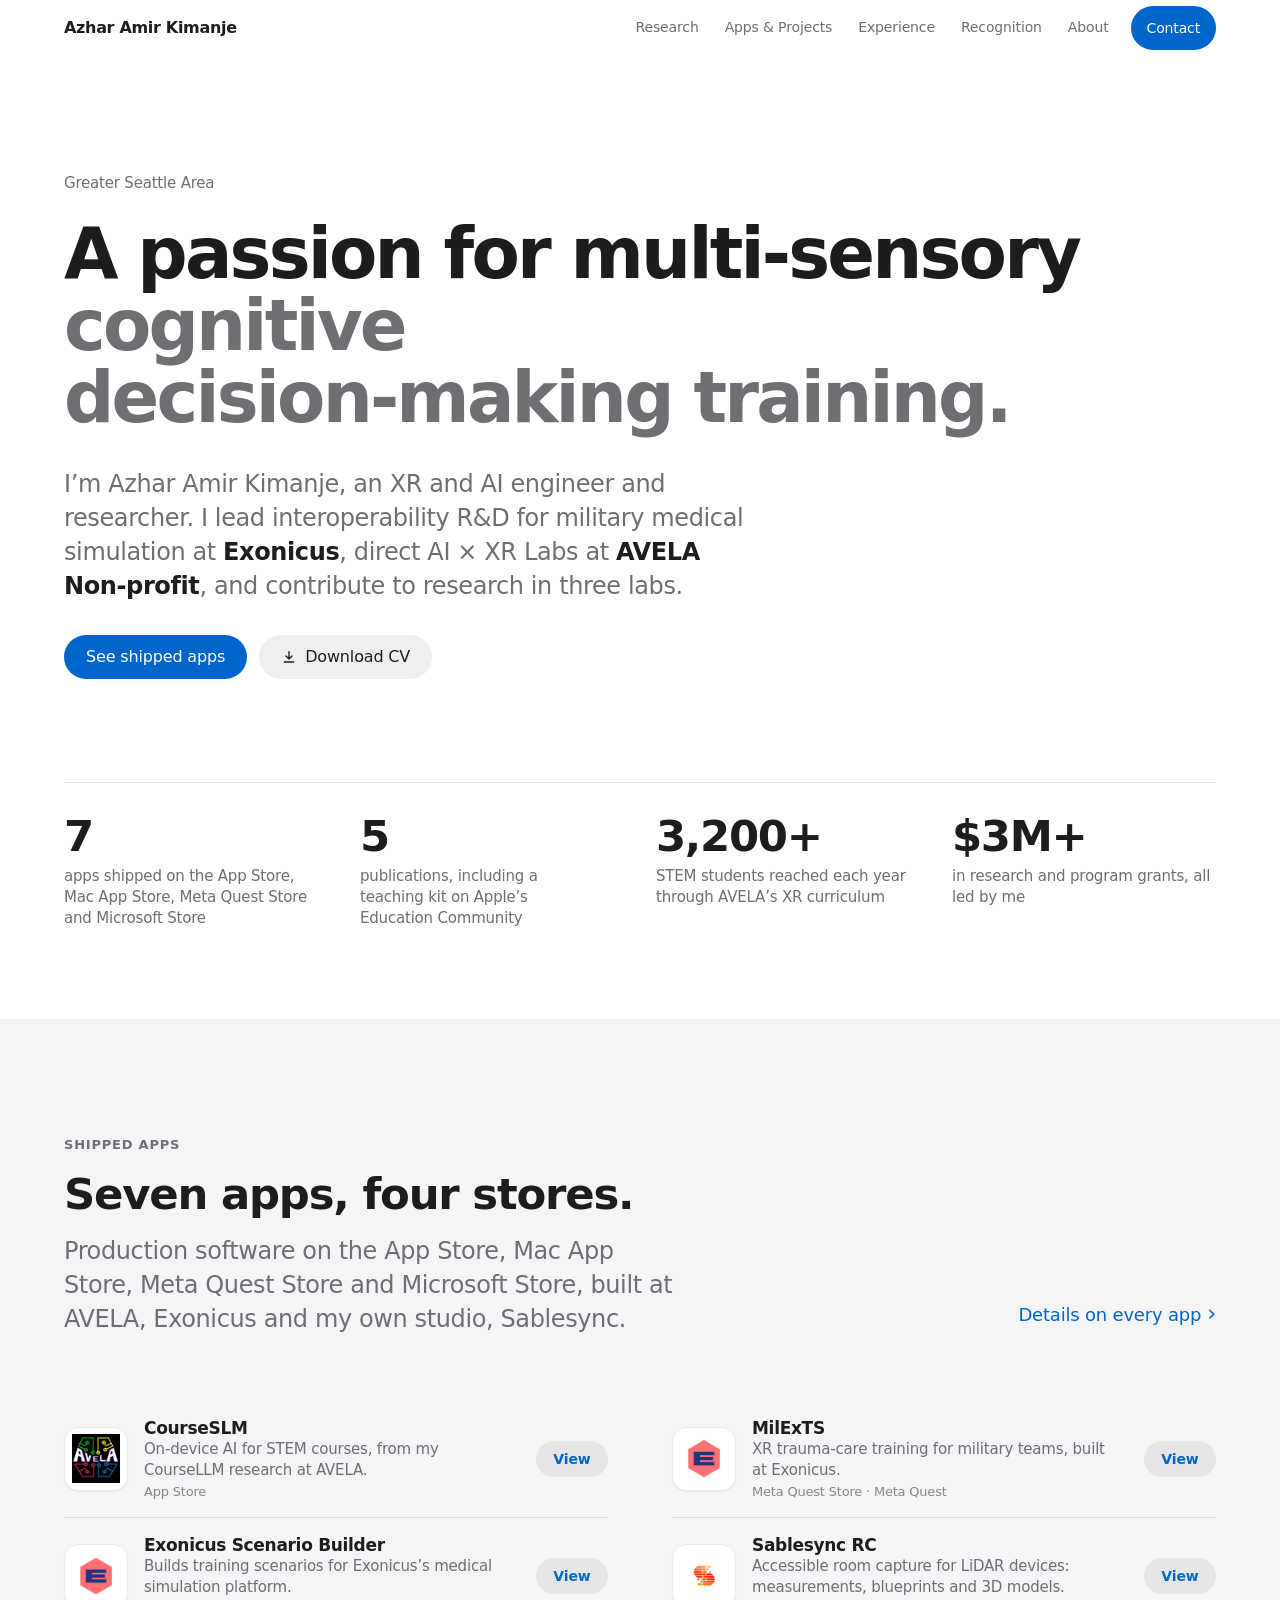
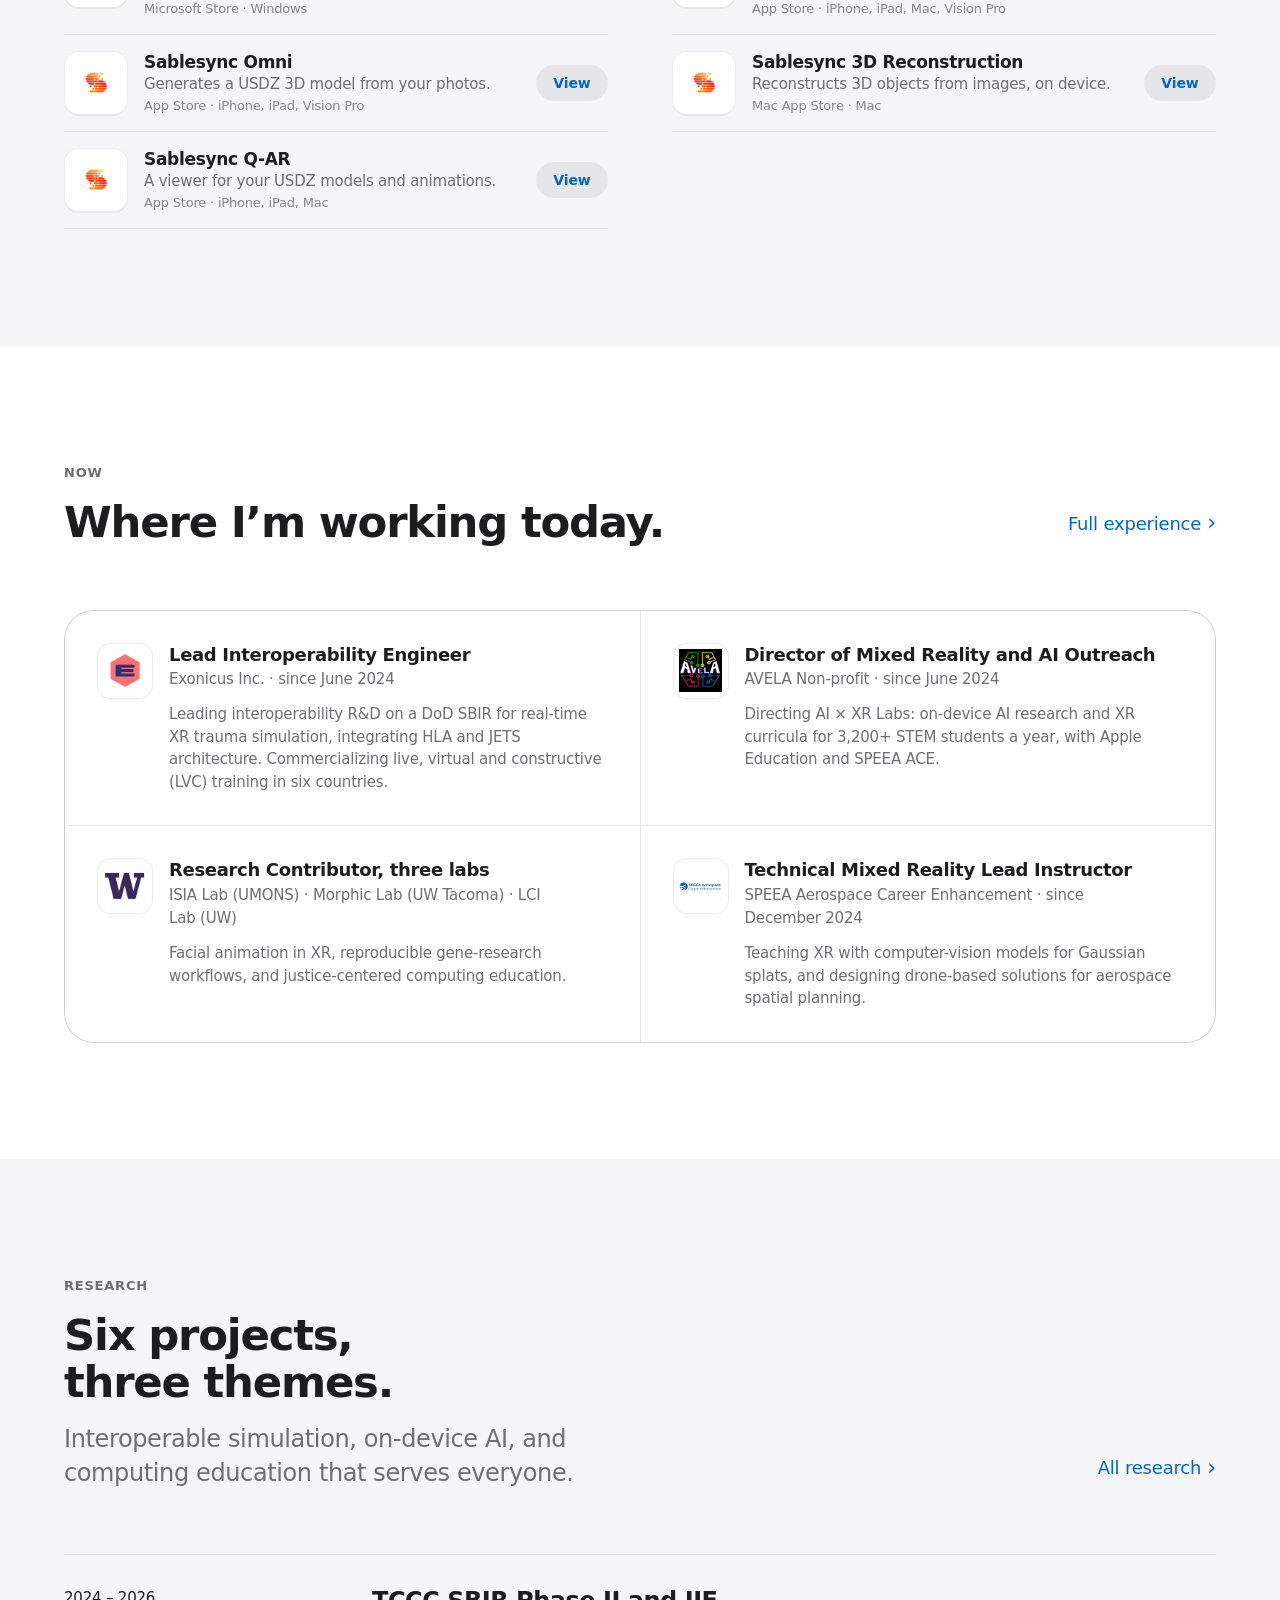
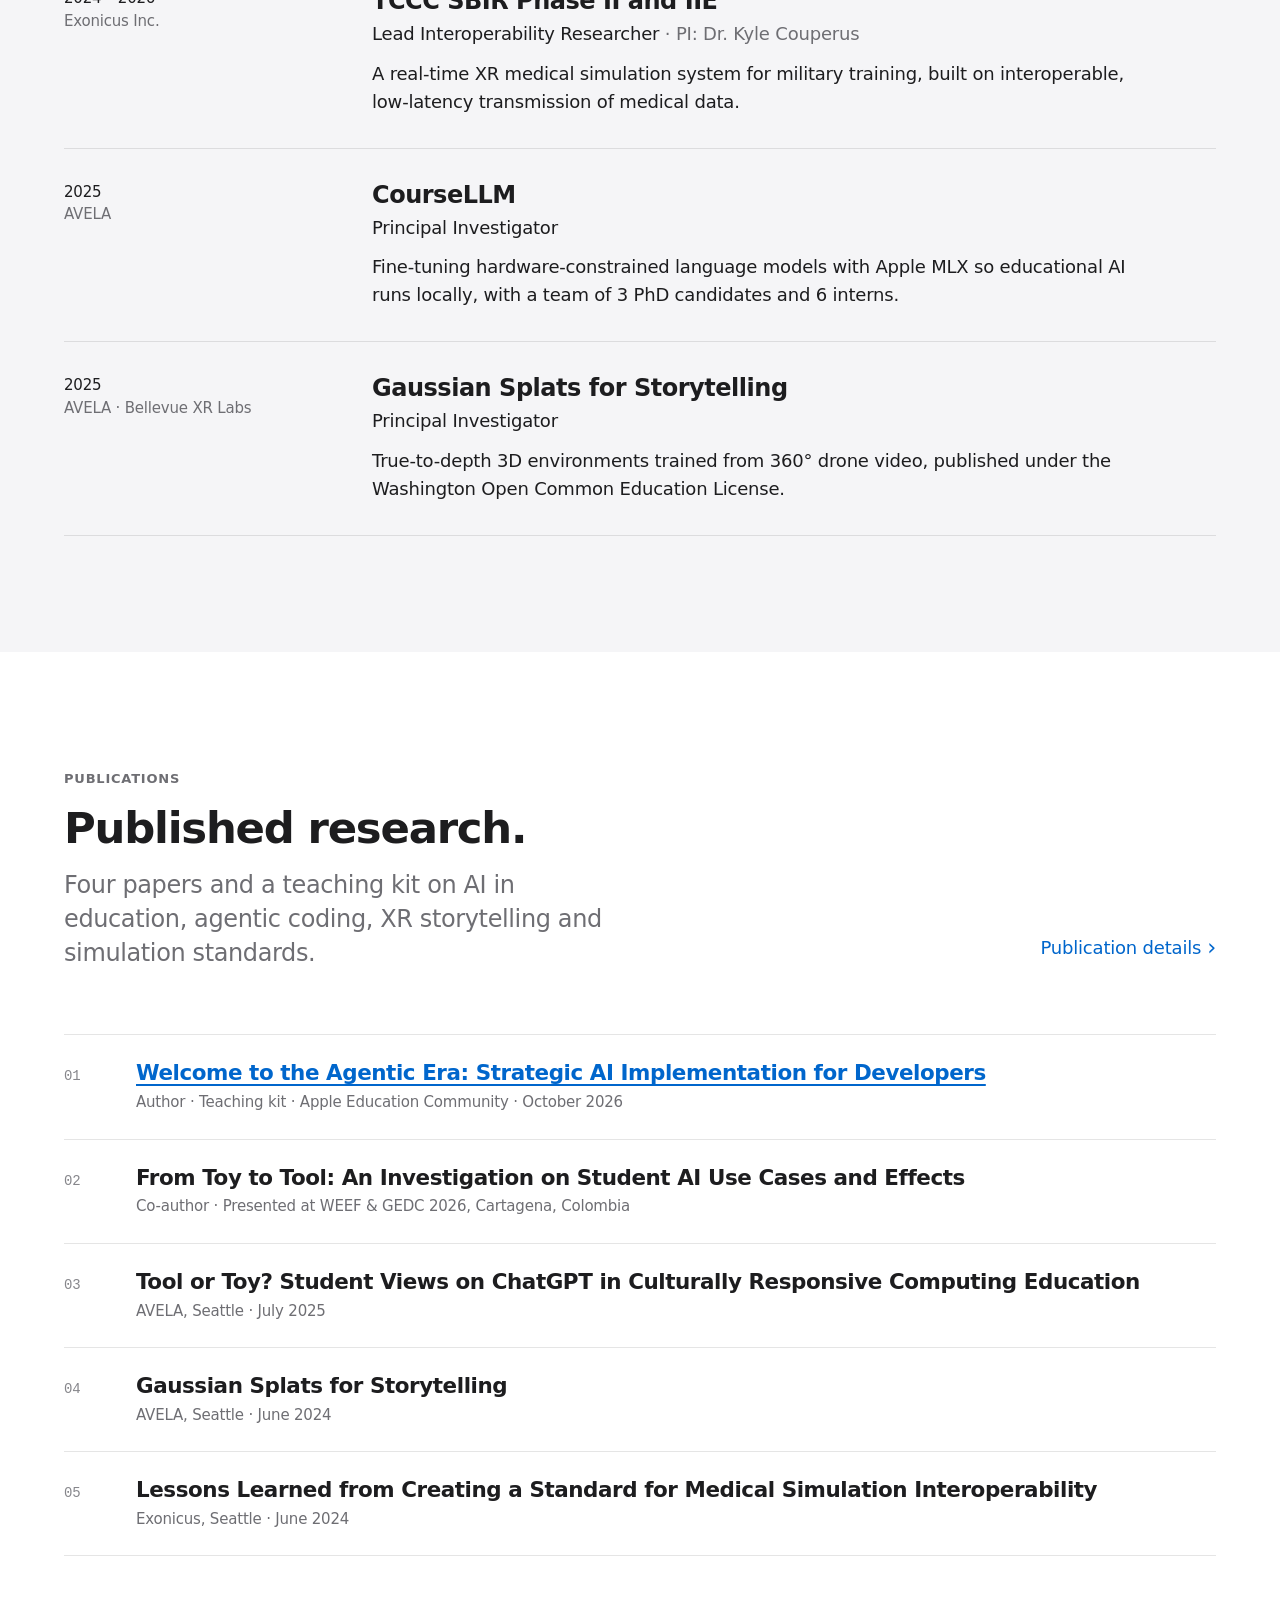
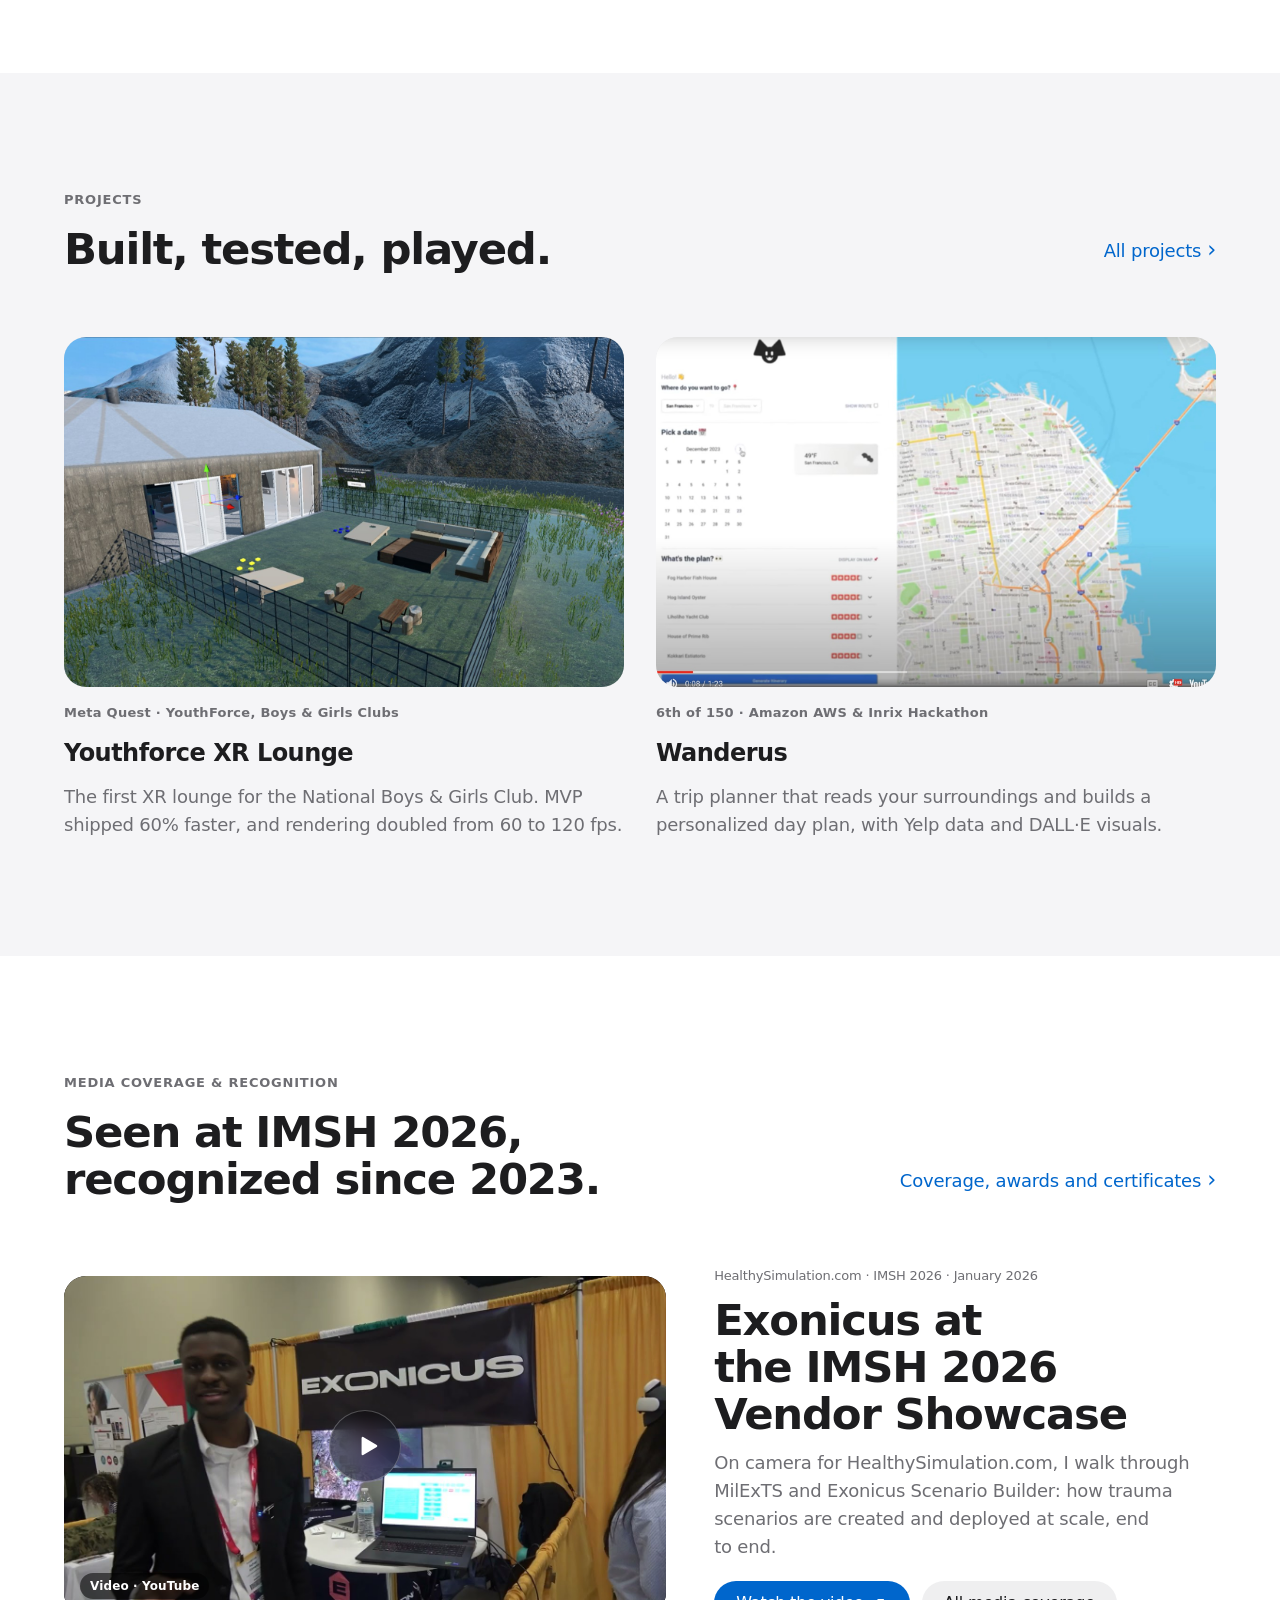
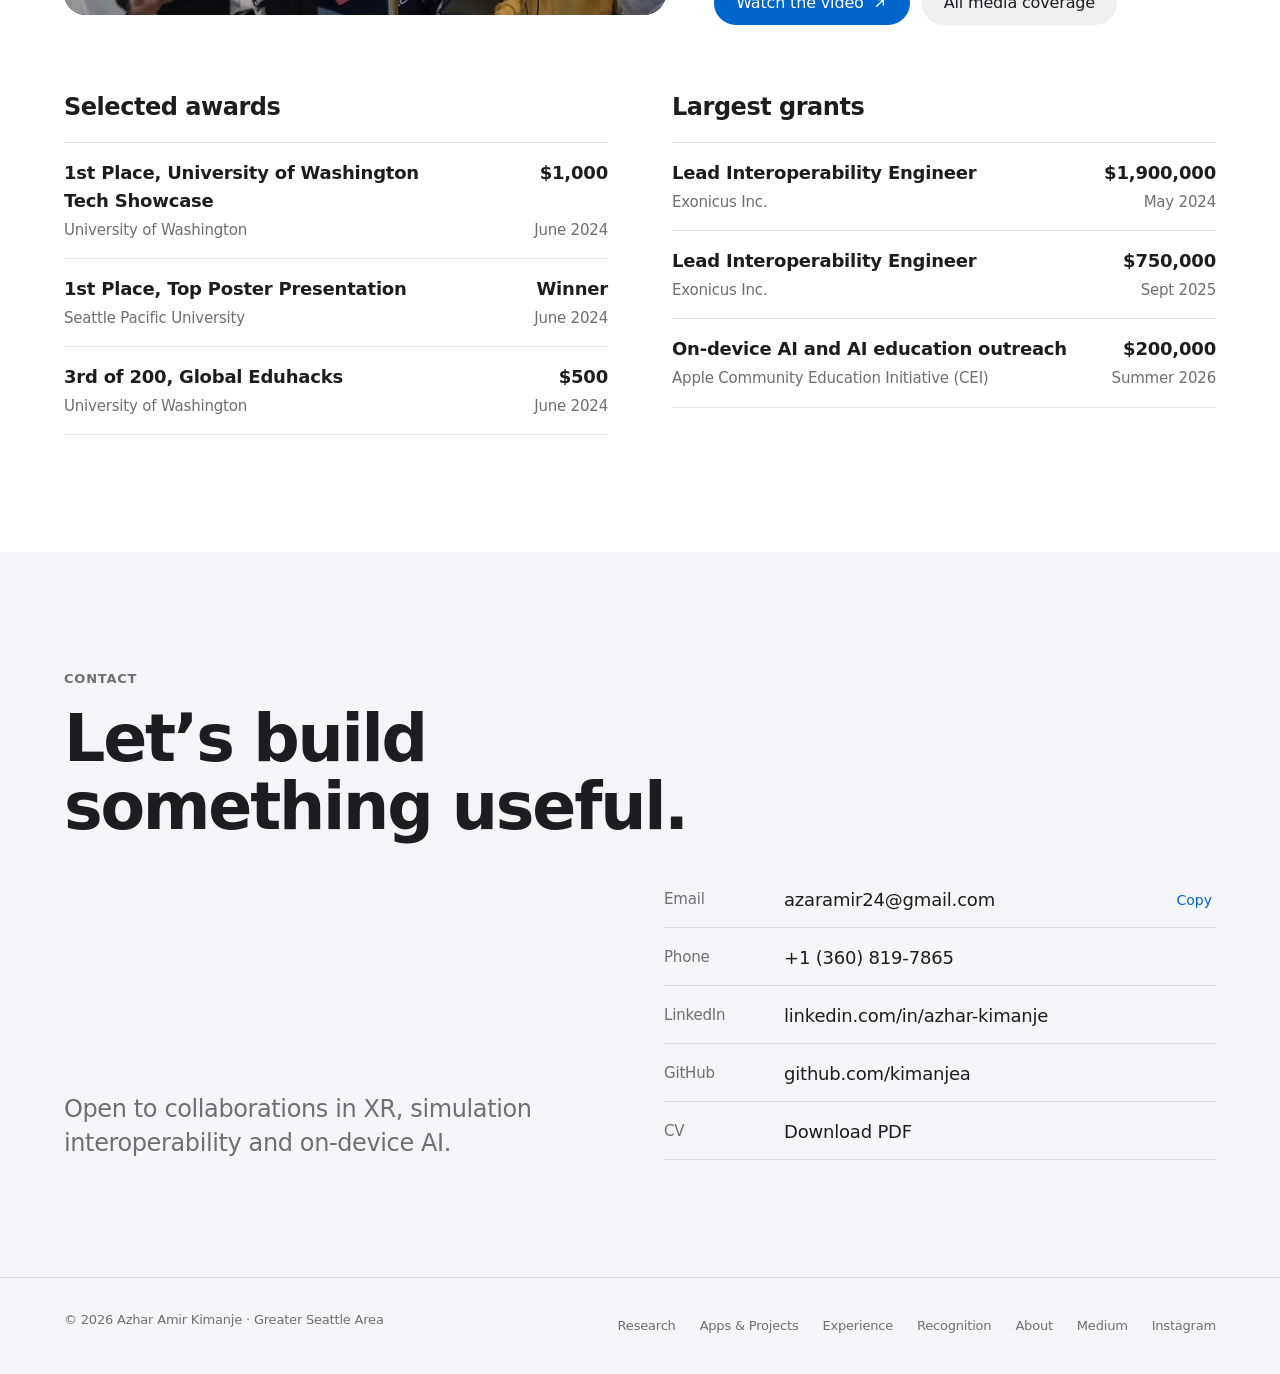
==== commit 62b5f7f8: "Update AVELA details and grant totals Revise AVELA role descriptions, remove the Washington Nanofabr" ====
--- a/index.html
+++ b/index.html
@@ -67,7 +67,7 @@
       <li class="stat"><b>7</b><span>apps shipped on the App Store, Mac App Store, Meta Quest Store and Microsoft Store</span></li>
       <li class="stat"><b>5</b><span>publications, including a teaching kit on Apple’s Education Community</span></li>
       <li class="stat"><b class="tnum">3,200+</b><span>STEM students reached each year through AVELA’s XR curriculum</span></li>
-      <li class="stat"><b class="tnum">$3.1M+</b><span>in research and program grants, all led by me</span></li>
+      <li class="stat"><b class="tnum">$3M+</b><span>in research and program grants, all led by me</span></li>
     </ul>
   </div>
 </section>
@@ -173,7 +173,7 @@
         <div>
           <h3>Director of Mixed Reality and AI Outreach</h3>
           <p class="where">AVELA Non-profit · since June 2024</p>
-          <p class="desc">Directing AI&nbsp;×&nbsp;XR Labs: a digital twin of the Washington Nanofabrication Facility, and XR curricula for 3,200+ STEM students a year, with Apple Education and SPEEA ACE.</p>
+          <p class="desc">Directing AI&nbsp;×&nbsp;XR Labs: on-device AI research and XR curricula for 3,200+ STEM students a year, with Apple Education and SPEEA ACE.</p>
         </div>
       </li>
       <li class="role reveal">
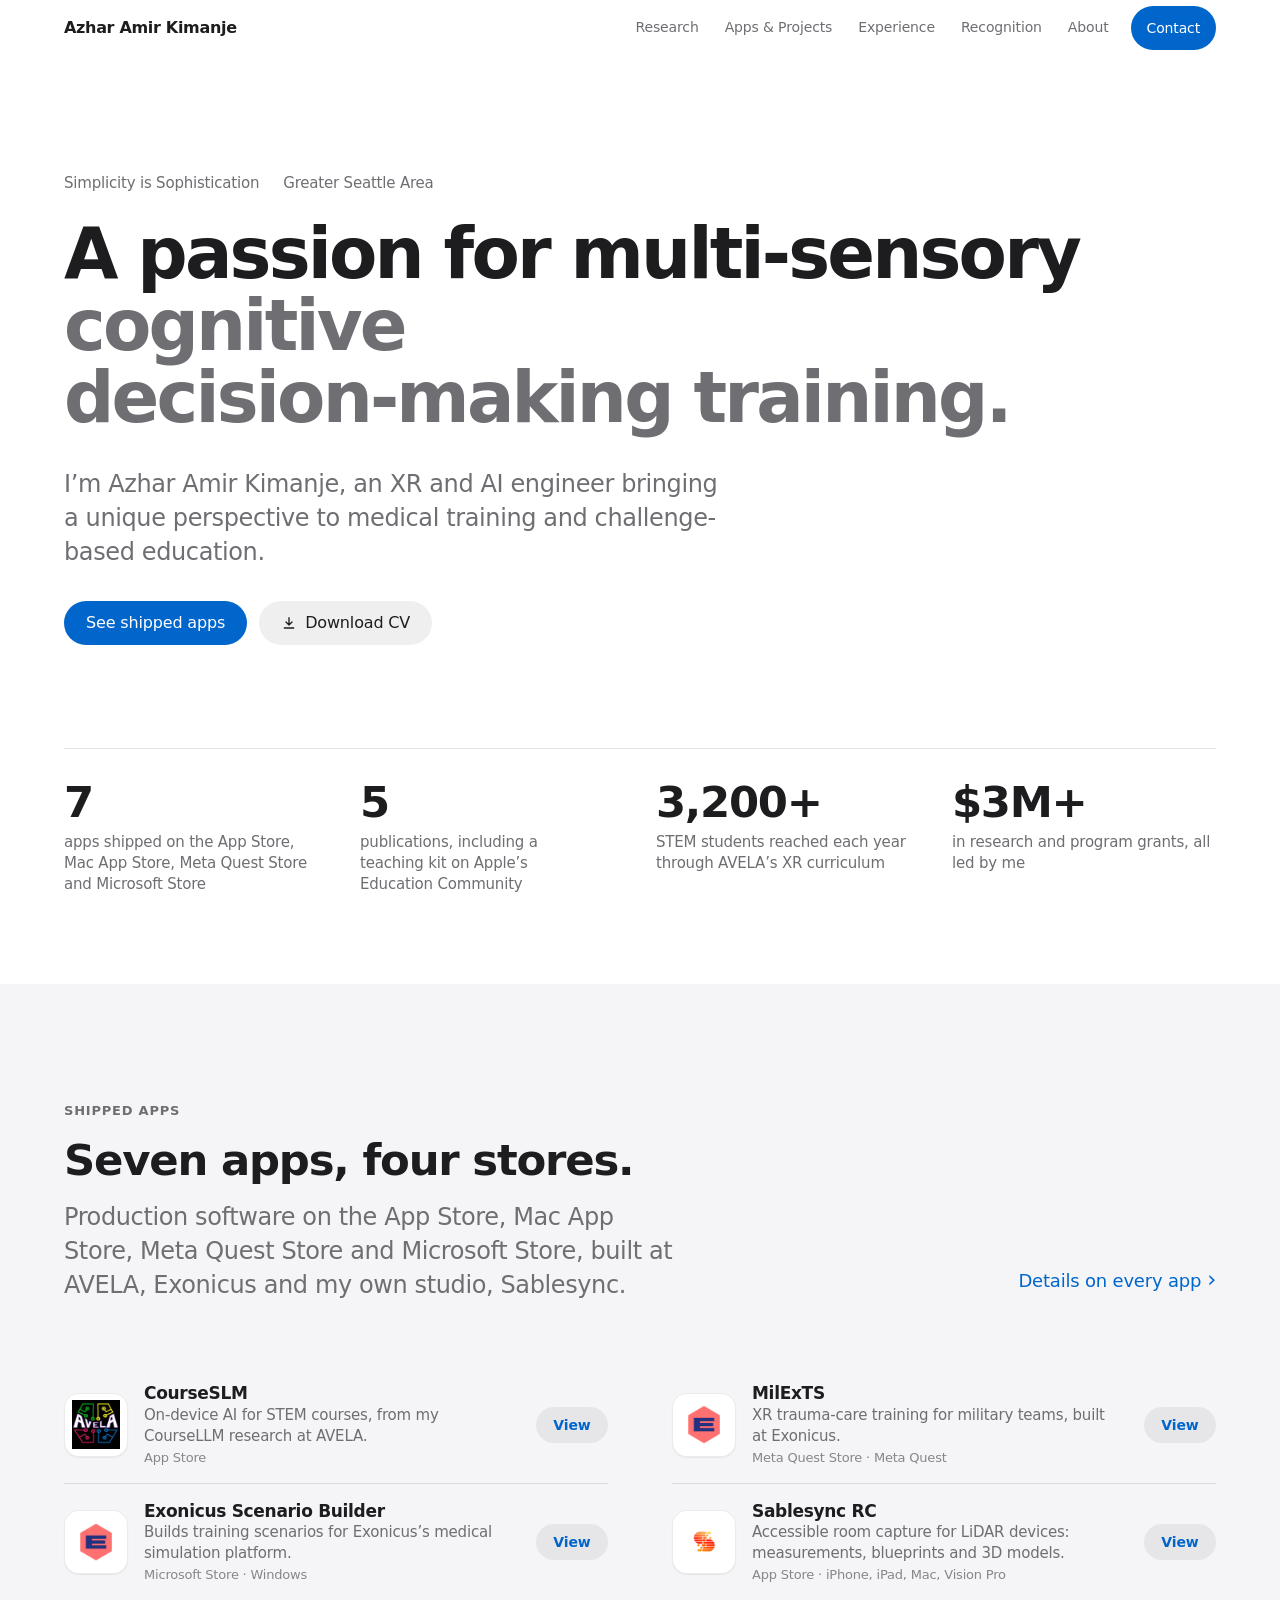
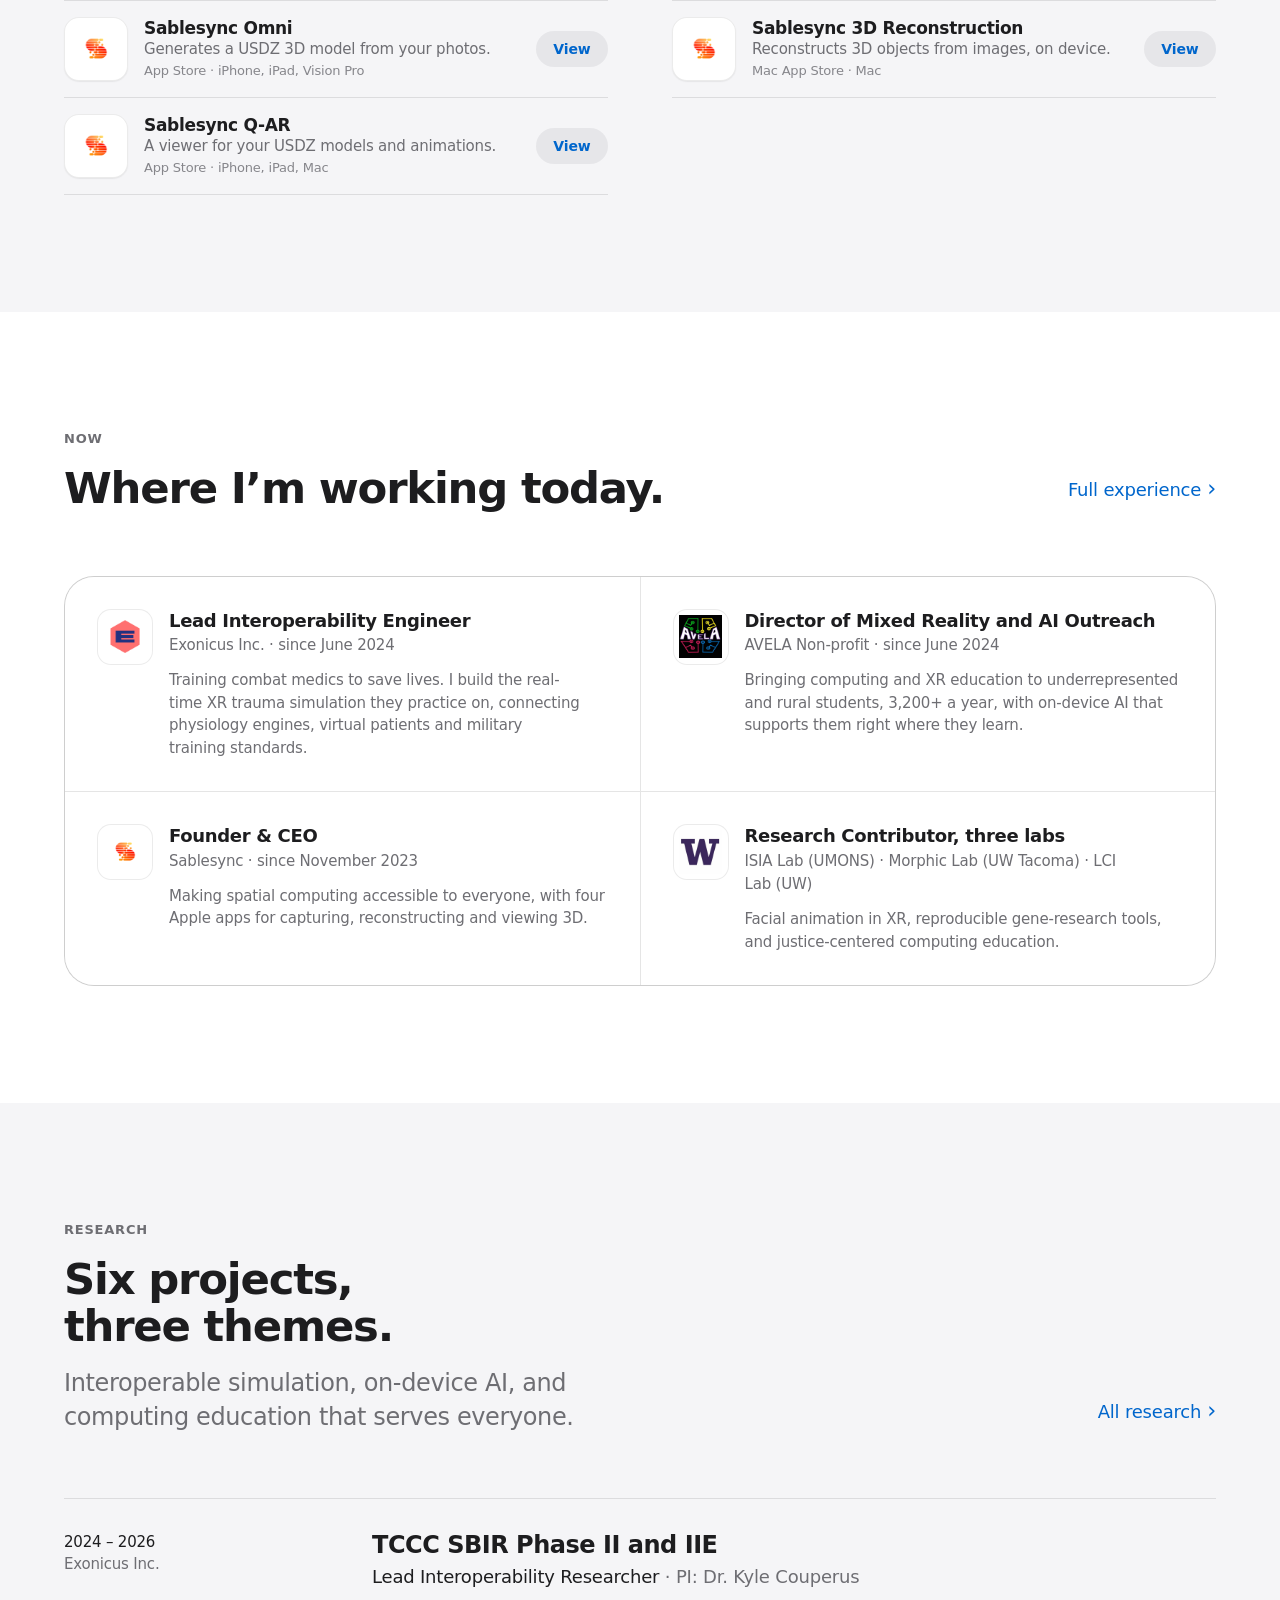
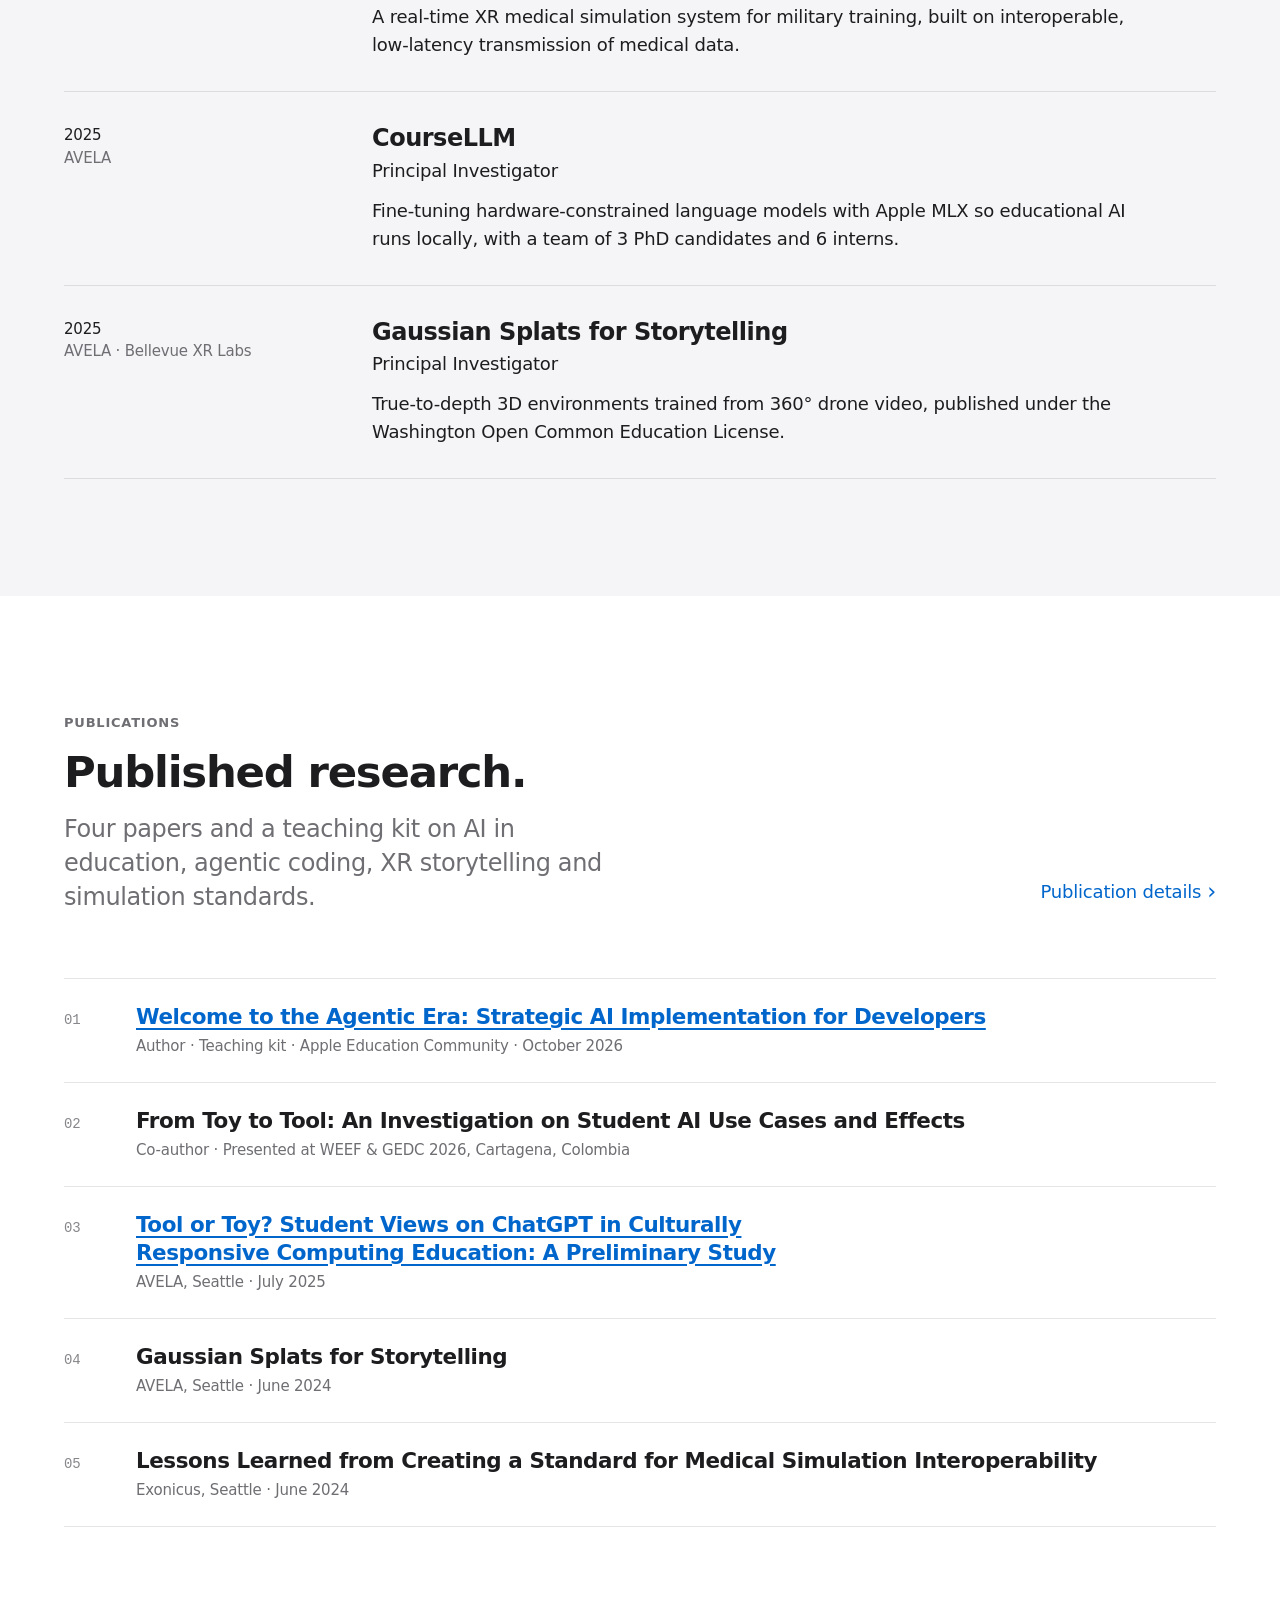
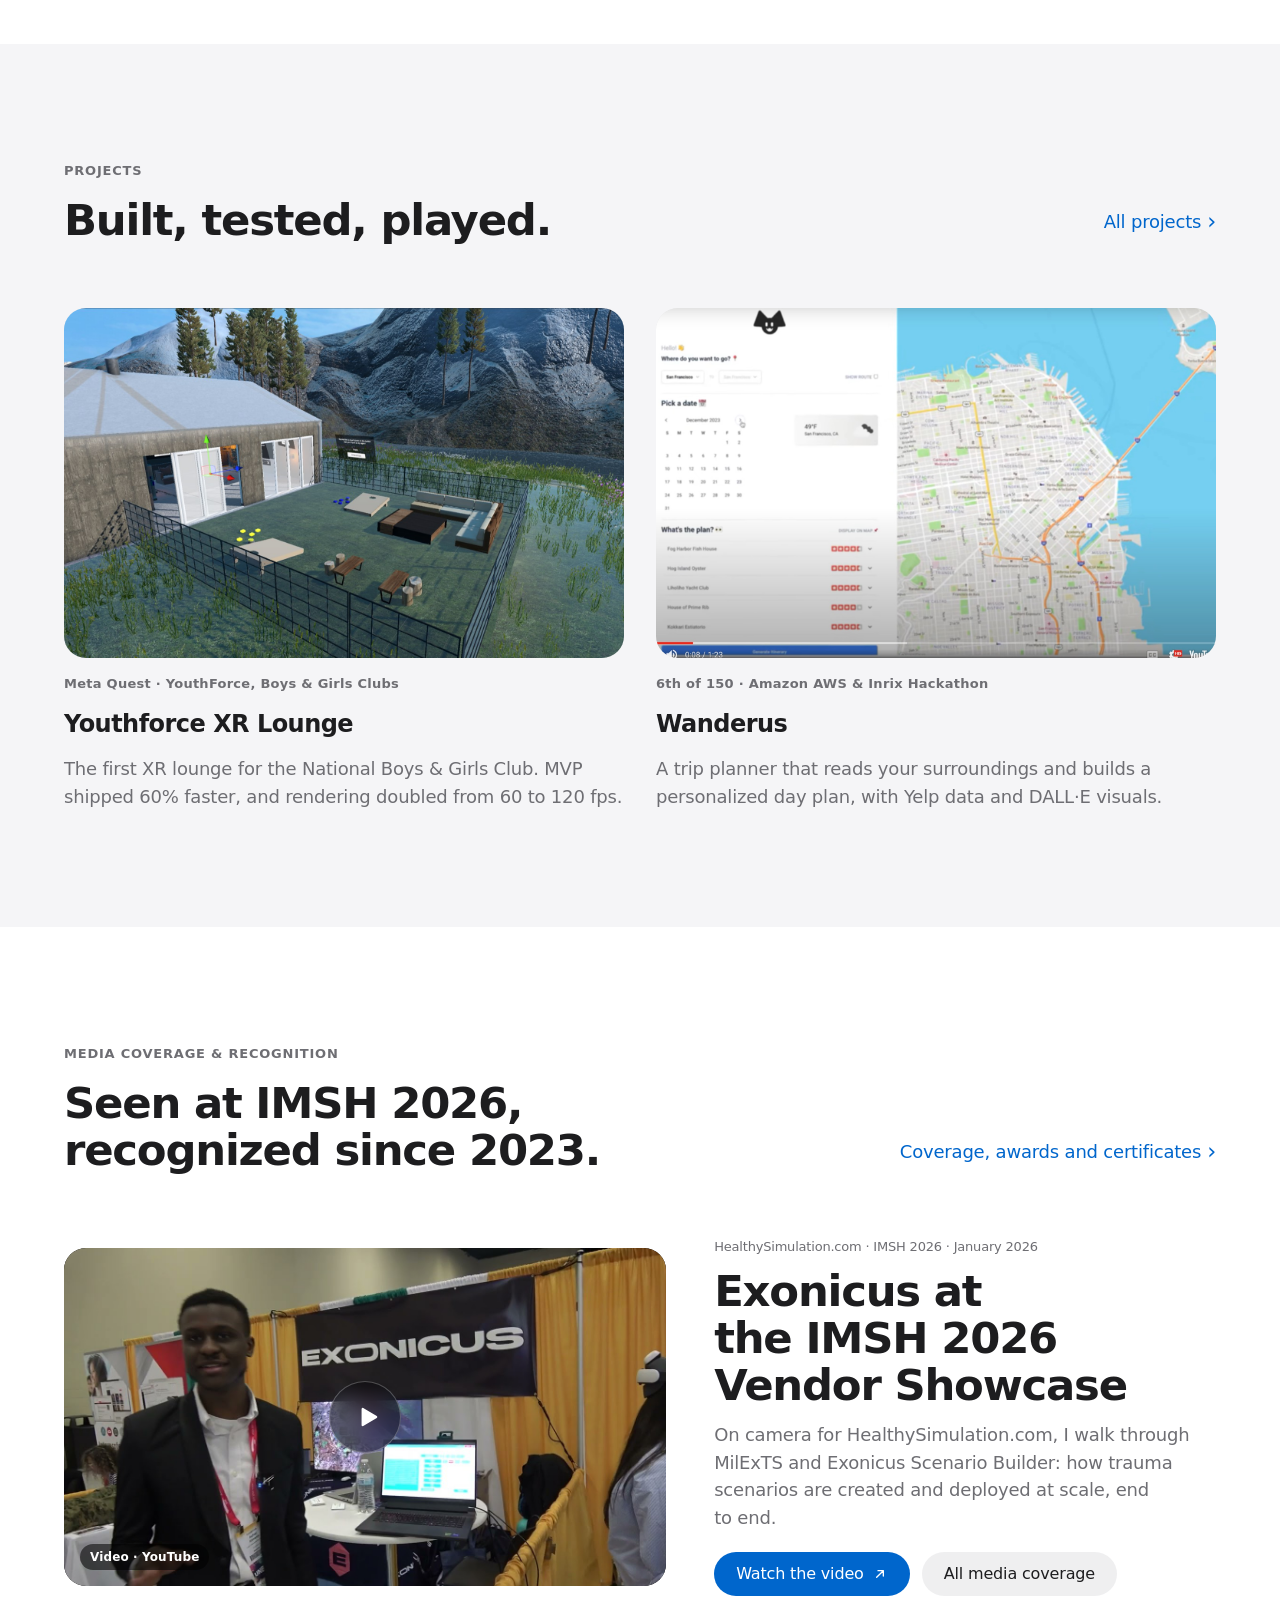
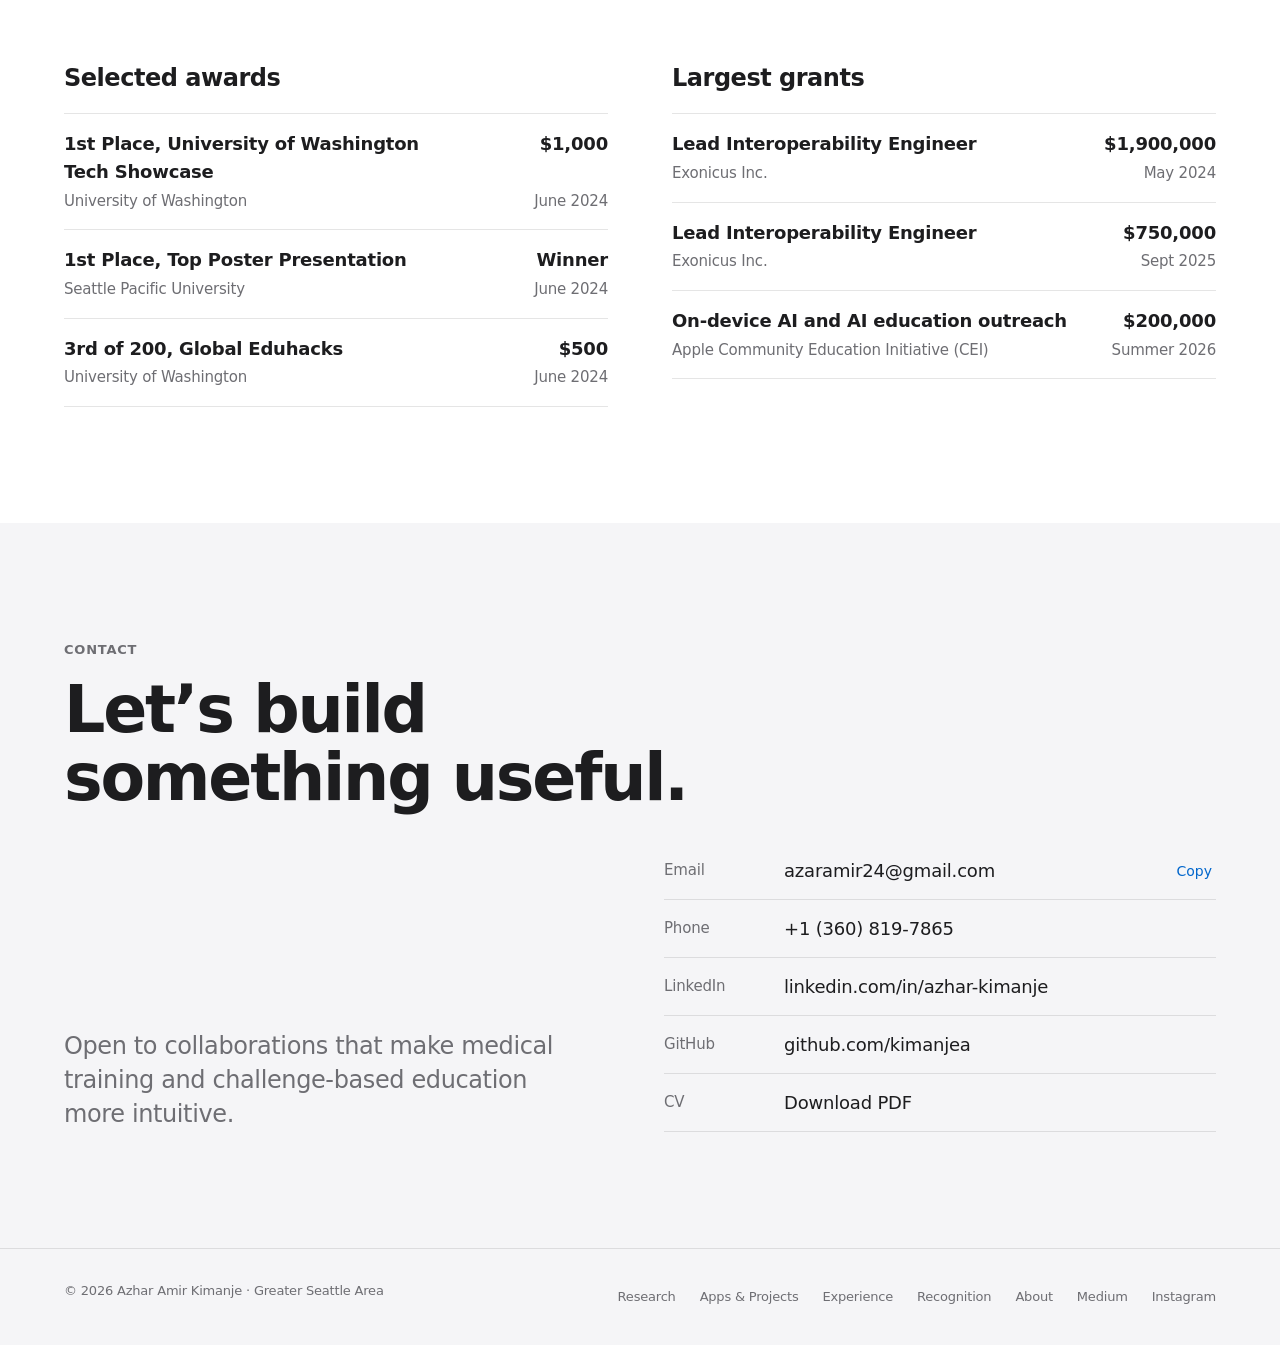
==== commit b14aa7aa: "Lead the portfolio with the why behind the work Open the site with one hook used across the portfoli" ====
--- a/index.html
+++ b/index.html
@@ -55,10 +55,11 @@
 <section class="hero" aria-labelledby="hero-title">
   <div class="wrap">
     <p class="hero-meta">
+      <span>Simplicity is Sophistication</span>
       <span>Greater Seattle Area</span>
     </p>
     <h1 id="hero-title" class="hero-long"><span class="line">A passion for multi‑sensory</span> <span class="line soft">cognitive decision‑making training.</span></h1>
-    <p class="lead">I’m Azhar Amir Kimanje, an XR and AI engineer and researcher. I lead interoperability R&amp;D for military medical simulation at <strong>Exonicus</strong>, direct AI&nbsp;×&nbsp;XR Labs at <strong>AVELA Non-profit</strong>, and contribute to research in three labs.</p>
+    <p class="lead">I’m Azhar Amir Kimanje, an XR and AI engineer bringing a unique perspective to medical training and challenge-based education.</p>
     <div class="actions">
       <a class="btn btn-primary" href="#apps">See shipped apps</a>
       <a class="btn btn-secondary" href="Azhar-Amir-Kimanje-CV.pdf"><svg viewBox="0 0 24 24" fill="none" stroke="currentColor" stroke-width="2" stroke-linecap="round" stroke-linejoin="round" aria-hidden="true"><path d="M12 4v11m0 0-4.5-4.5M12 15l4.5-4.5M5 19.5h14"/></svg>Download CV</a>
@@ -165,7 +166,7 @@
         <div>
           <h3>Lead Interoperability Engineer</h3>
           <p class="where">Exonicus Inc. · since June 2024</p>
-          <p class="desc">Leading interoperability R&amp;D on a DoD SBIR for real-time XR trauma simulation, integrating HLA and JETS architecture. Commercializing live, virtual and constructive (LVC) training in six countries.</p>
+          <p class="desc">Training combat medics to save lives. I build the real-time XR trauma simulation they practice on, connecting physiology engines, virtual patients and military training standards.</p>
         </div>
       </li>
       <li class="role reveal" style="--i:1">
@@ -173,23 +174,23 @@
         <div>
           <h3>Director of Mixed Reality and AI Outreach</h3>
           <p class="where">AVELA Non-profit · since June 2024</p>
-          <p class="desc">Directing AI&nbsp;×&nbsp;XR Labs: on-device AI research and XR curricula for 3,200+ STEM students a year, with Apple Education and SPEEA ACE.</p>
+          <p class="desc">Bringing computing and XR education to underrepresented and rural students, 3,200+ a year, with on-device AI that supports them right where they learn.</p>
         </div>
       </li>
       <li class="role reveal">
+        <div class="logo-tile"><img src="img/logos/sablesync.png" alt="" width="240" height="240"></div>
+        <div>
+          <h3>Founder &amp; CEO</h3>
+          <p class="where">Sablesync · since November 2023</p>
+          <p class="desc">Making spatial computing accessible to everyone, with four Apple apps for capturing, reconstructing and viewing 3D.</p>
+        </div>
+      </li>
+      <li class="role reveal" style="--i:1">
         <div class="logo-tile"><img src="img/logos/uw.png" alt="" width="240" height="240"></div>
         <div>
           <h3>Research Contributor, three labs</h3>
           <p class="where">ISIA Lab (UMONS) · Morphic Lab (UW Tacoma) · LCI Lab (UW)</p>
-          <p class="desc">Facial animation in XR, reproducible gene-research workflows, and justice-centered computing education.</p>
-        </div>
-      </li>
-      <li class="role reveal" style="--i:1">
-        <div class="logo-tile"><img src="img/logos/speea-ace.png" alt="" width="240" height="50"></div>
-        <div>
-          <h3>Technical Mixed Reality Lead Instructor</h3>
-          <p class="where">SPEEA Aerospace Career Enhancement · since December 2024</p>
-          <p class="desc">Teaching XR with computer-vision models for Gaussian splats, and designing drone-based solutions for aerospace spatial planning.</p>
+          <p class="desc">Facial animation in XR, reproducible gene-research tools, and justice-centered computing education.</p>
         </div>
       </li>
     </ul>
@@ -248,7 +249,7 @@
     <ol class="pubs">
       <li class="pub reveal"><div><h3><a href="https://education.apple.com/resource/250015530" rel="noopener">Welcome to the Agentic Era: Strategic AI Implementation for Developers</a></h3><p class="venue">Author · Teaching kit · Apple Education Community · October 2026</p></div></li>
       <li class="pub reveal"><div><h3>From Toy to Tool: An Investigation on Student AI Use Cases and Effects</h3><p class="venue">Co-author · Presented at WEEF &amp; GEDC 2026, Cartagena, Colombia</p></div></li>
-      <li class="pub reveal"><div><h3>Tool or Toy? Student Views on ChatGPT in Culturally Responsive Computing Education</h3><p class="venue">AVELA, Seattle · July 2025</p></div></li>
+      <li class="pub reveal"><div><h3><a href="https://www.researchgate.net/publication/398223411_Tool_or_Toy_Student_Views_on_ChatGPT_in_Culturally_Responsive_Computing_Education_A_Preliminary_Study" rel="noopener">Tool or Toy? Student Views on ChatGPT in Culturally Responsive Computing Education: A Preliminary Study</a></h3><p class="venue">AVELA, Seattle · July 2025</p></div></li>
       <li class="pub reveal"><div><h3>Gaussian Splats for Storytelling</h3><p class="venue">AVELA, Seattle · June 2024</p></div></li>
       <li class="pub reveal"><div><h3>Lessons Learned from Creating a Standard for Medical Simulation Interoperability</h3><p class="venue">Exonicus, Seattle · June 2024</p></div></li>
     </ol>
@@ -335,7 +336,7 @@
     <p class="eyebrow">Contact</p>
     <h2 class="h1" id="contact-title">Let’s build something useful.</h2>
     <div class="contact-grid">
-      <p class="lead">Open to collaborations in XR, simulation interoperability and on-device AI.</p>
+      <p class="lead">Open to collaborations that make medical training and challenge-based education more intuitive.</p>
       <ul class="contact-list">
         <li><span class="label">Email</span><a class="grow" href="mailto:azaramir24@gmail.com">azaramir24@gmail.com</a><button class="copy-btn" type="button" data-copy="azaramir24@gmail.com">Copy</button></li>
         <li><span class="label">Phone</span><a class="grow tnum" href="tel:+13608197865">+1&nbsp;(360)&nbsp;819‑7865</a></li>
--- a/styles/site.css
+++ b/styles/site.css
@@ -515,3 +515,4 @@
 
 /* Longer hero statement: smaller display size, wider measure */
 .hero h1.hero-long { font-size: clamp(2.25rem, 1.2rem + 4vw, 5rem); line-height: 1.02; letter-spacing: -0.04em; max-width: 24ch; }
+
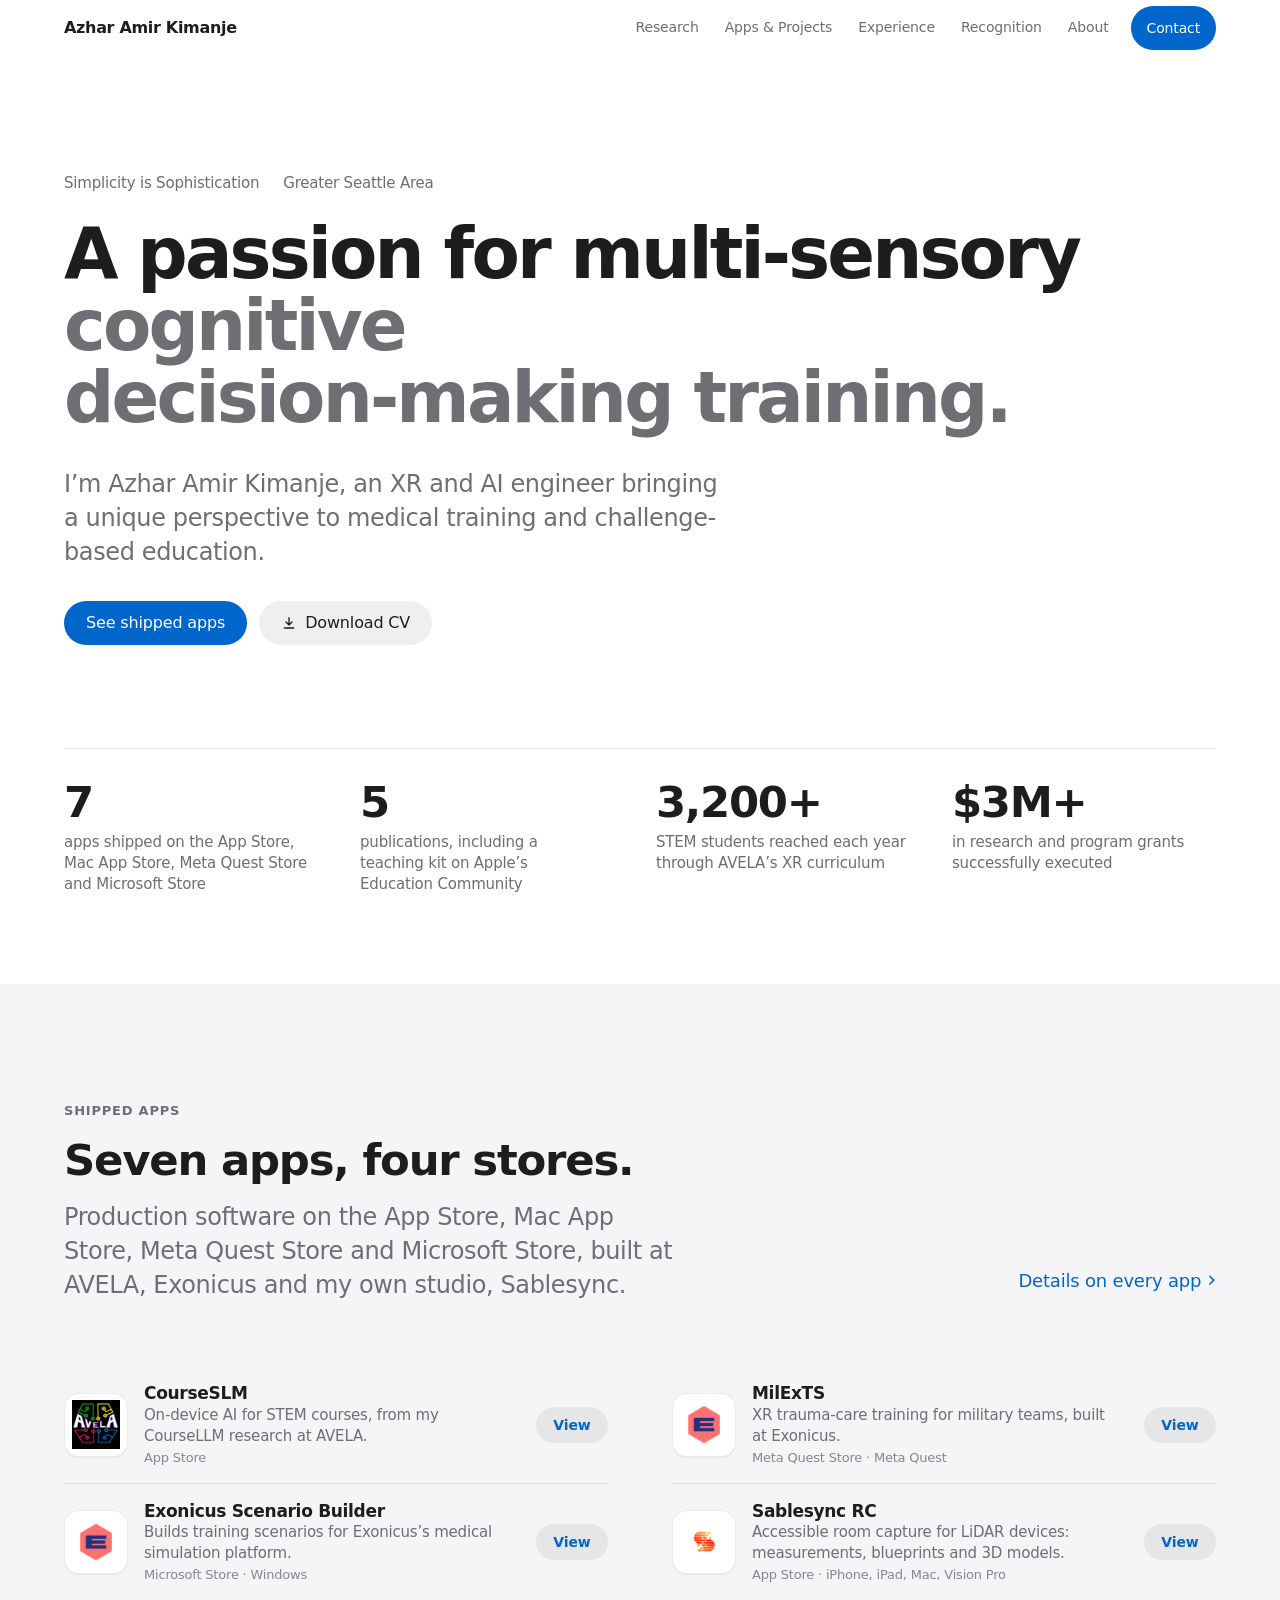
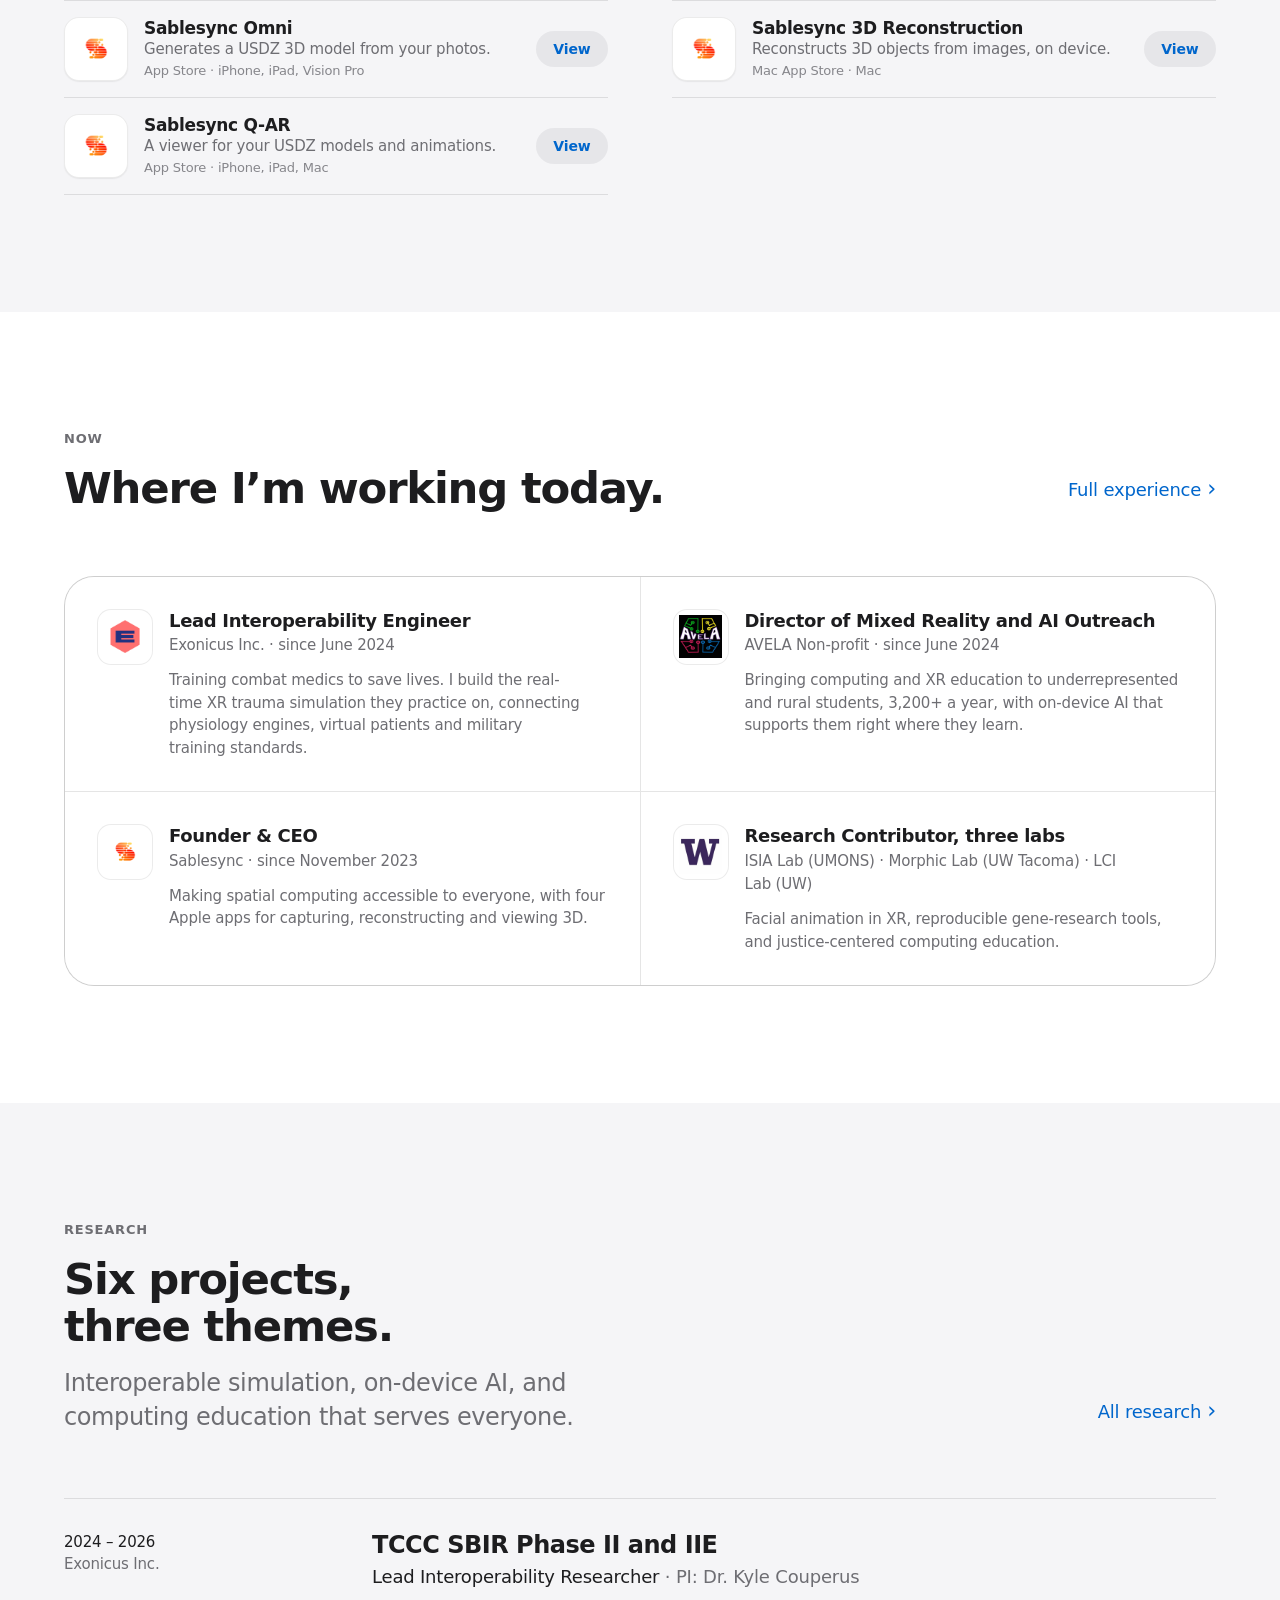
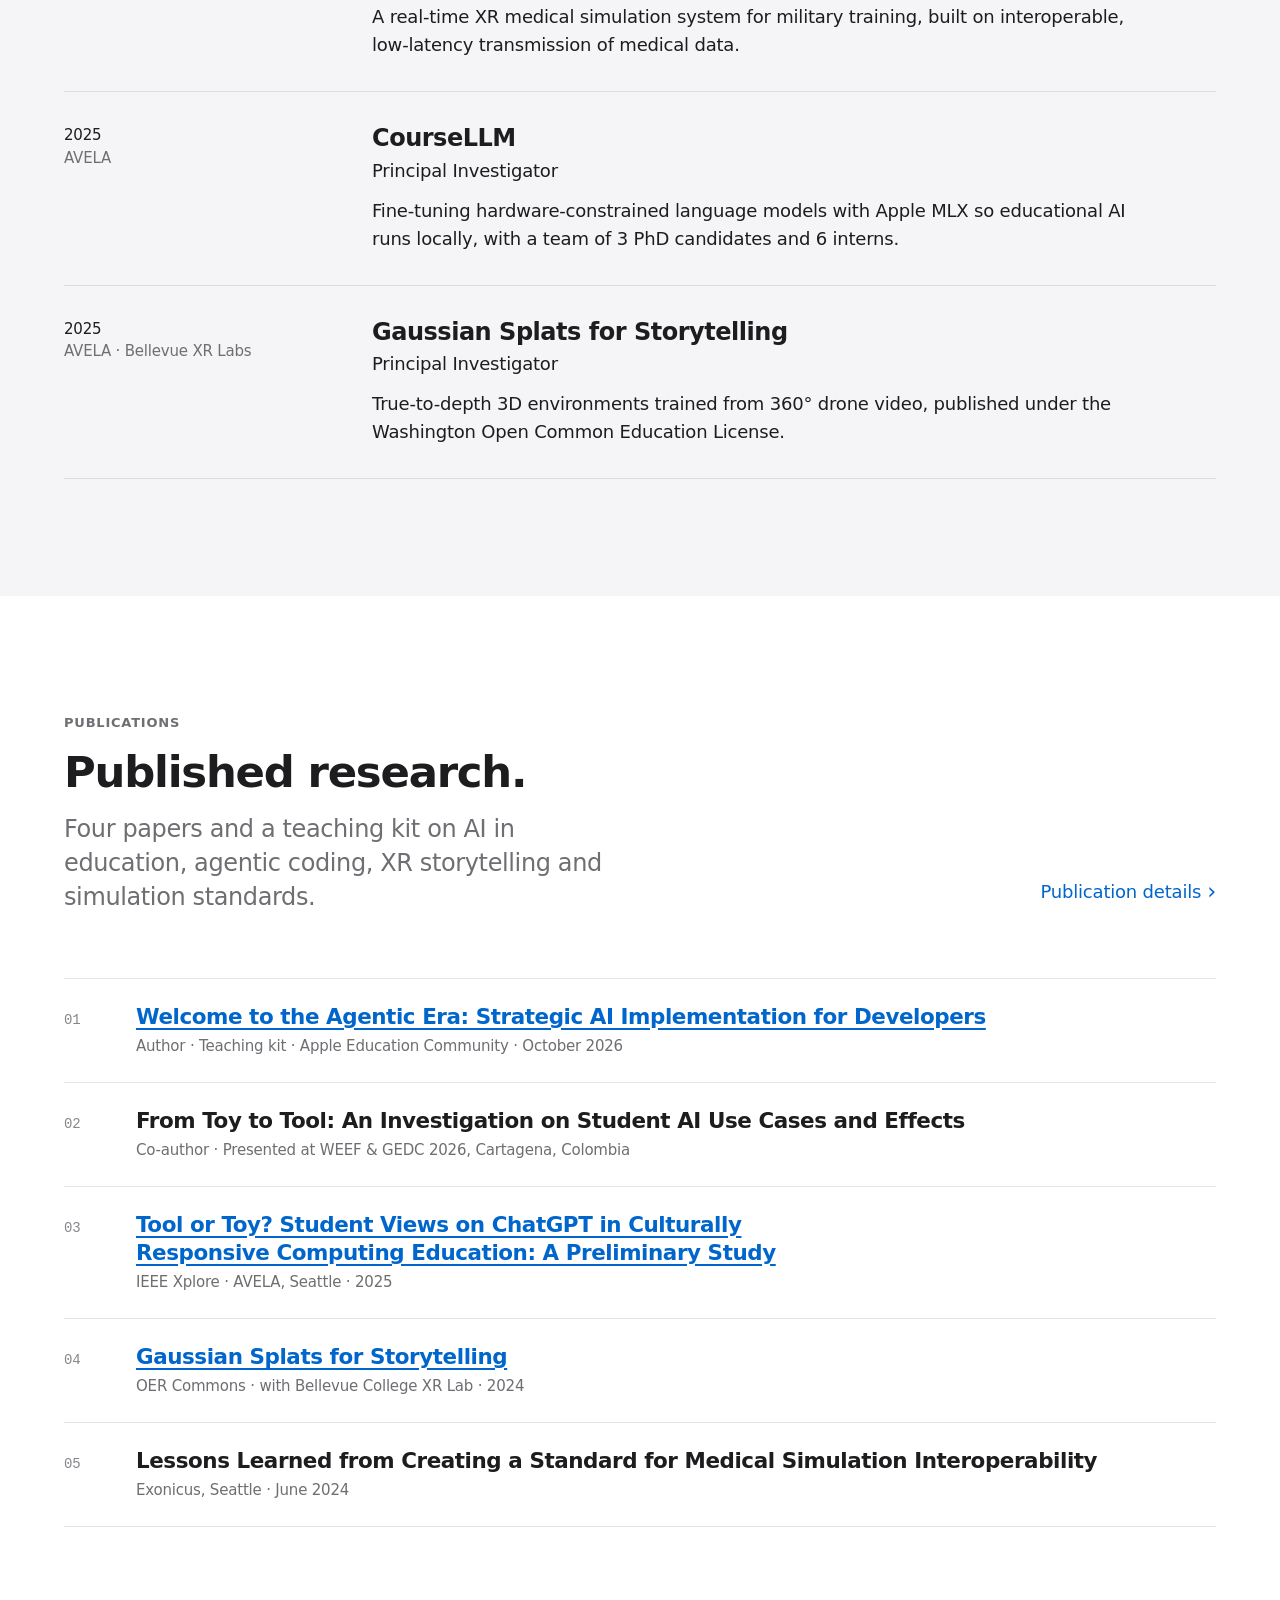
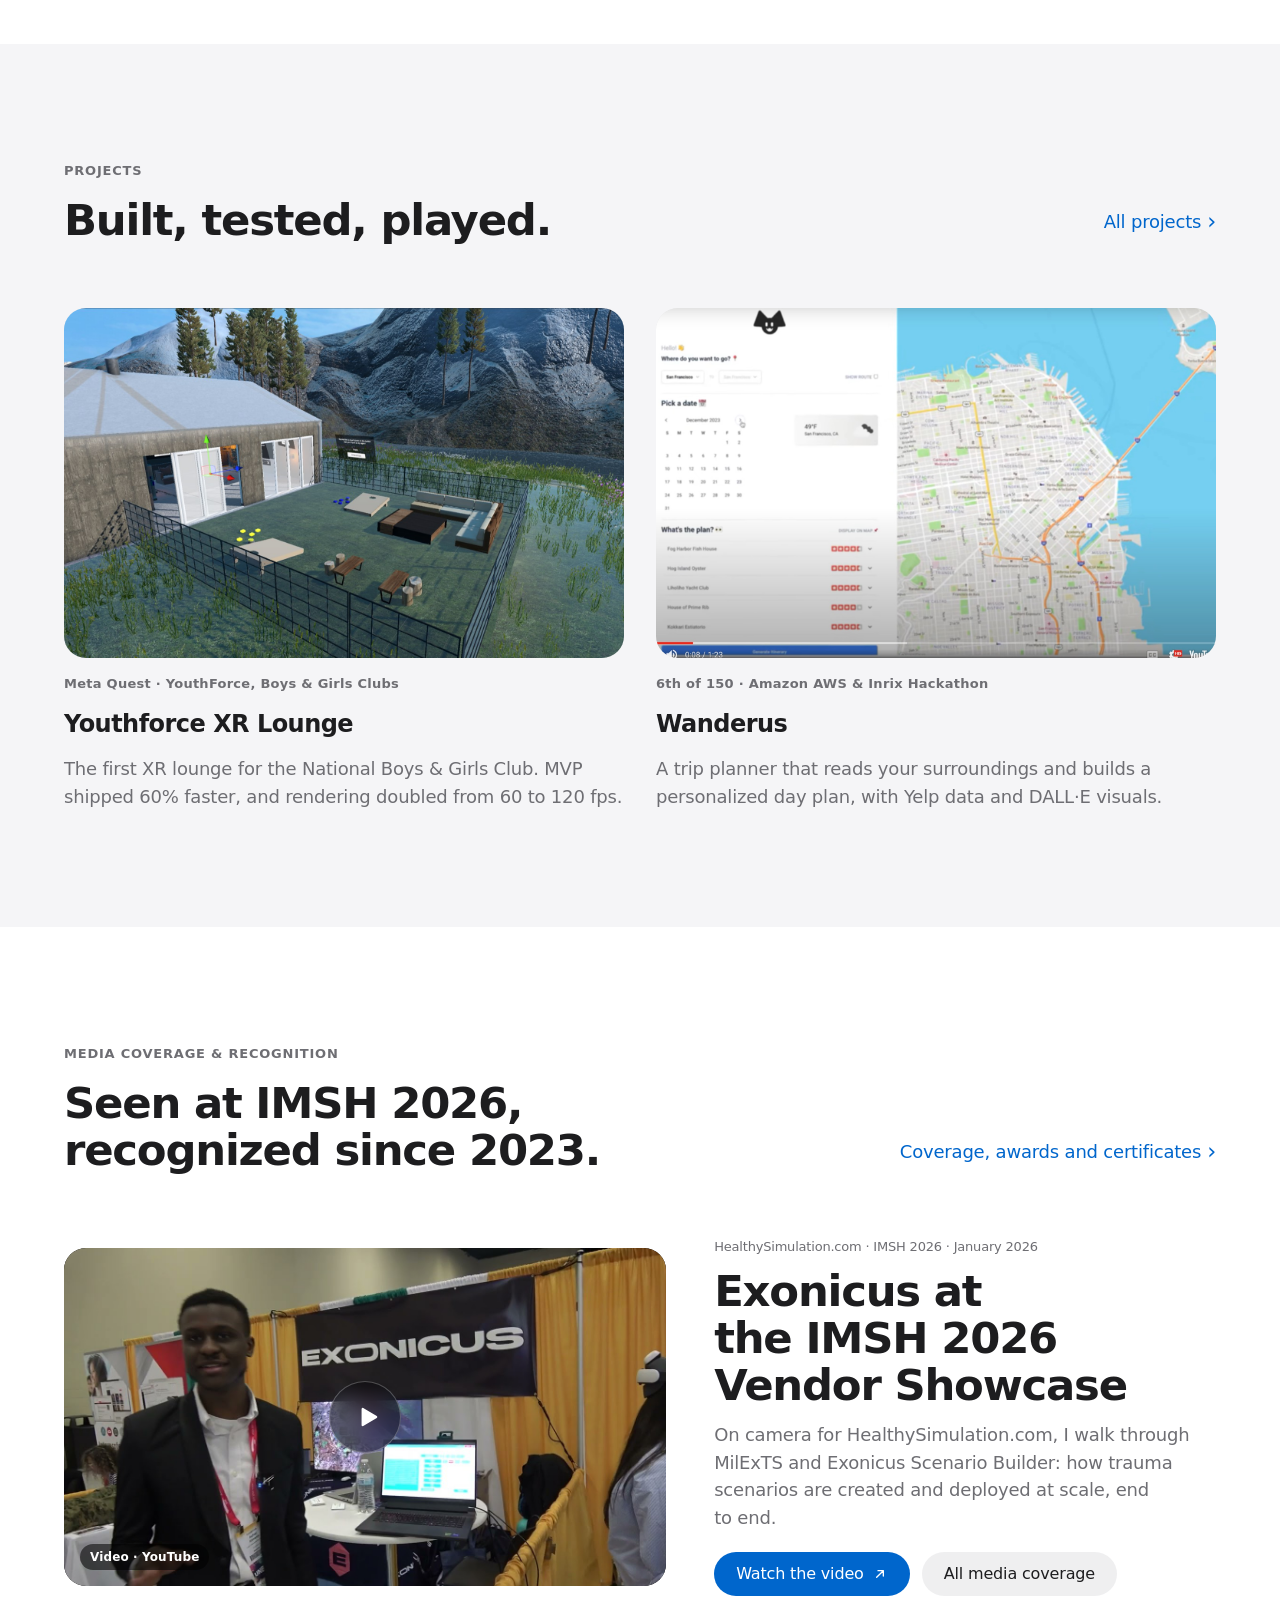
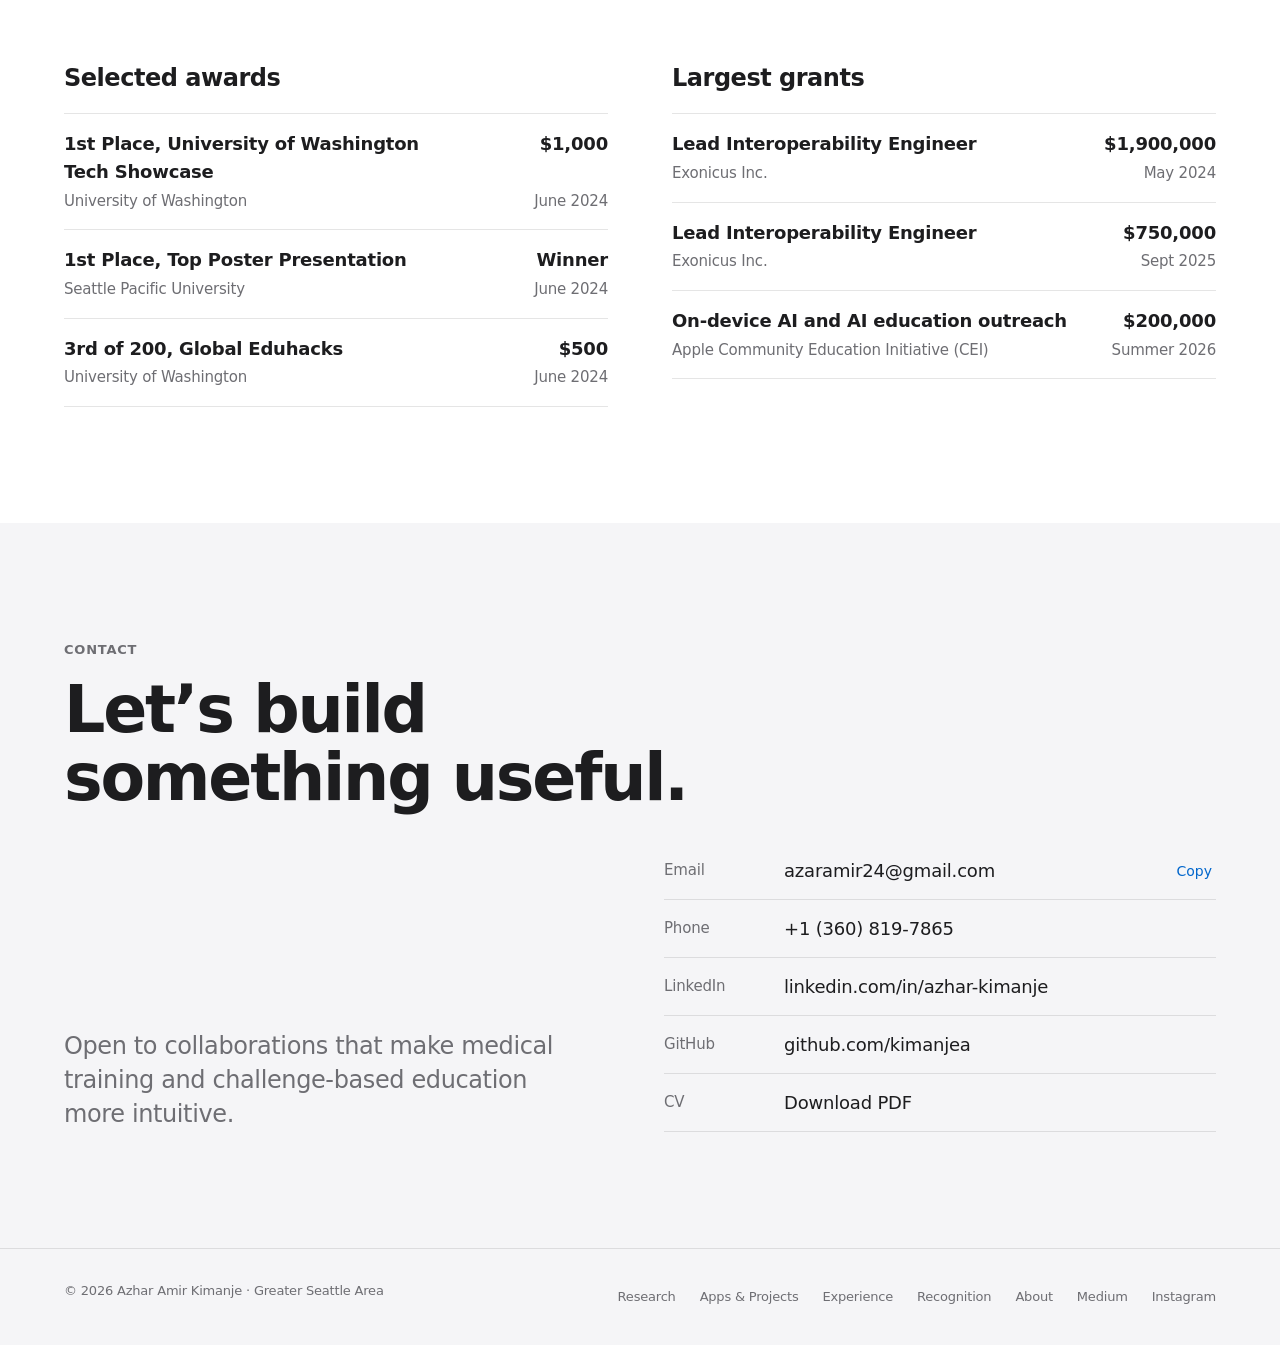
==== commit eb866f0e: "Refresh portfolio copy and publications Revise experience and project narratives, clarify grant exec" ====
--- a/index.html
+++ b/index.html
@@ -68,7 +68,7 @@
       <li class="stat"><b>7</b><span>apps shipped on the App Store, Mac App Store, Meta Quest Store and Microsoft Store</span></li>
       <li class="stat"><b>5</b><span>publications, including a teaching kit on Apple’s Education Community</span></li>
       <li class="stat"><b class="tnum">3,200+</b><span>STEM students reached each year through AVELA’s XR curriculum</span></li>
-      <li class="stat"><b class="tnum">$3M+</b><span>in research and program grants, all led by me</span></li>
+      <li class="stat"><b class="tnum">$3M+</b><span>in research and program grants successfully executed</span></li>
     </ul>
   </div>
 </section>
@@ -249,8 +249,8 @@
     <ol class="pubs">
       <li class="pub reveal"><div><h3><a href="https://education.apple.com/resource/250015530" rel="noopener">Welcome to the Agentic Era: Strategic AI Implementation for Developers</a></h3><p class="venue">Author · Teaching kit · Apple Education Community · October 2026</p></div></li>
       <li class="pub reveal"><div><h3>From Toy to Tool: An Investigation on Student AI Use Cases and Effects</h3><p class="venue">Co-author · Presented at WEEF &amp; GEDC 2026, Cartagena, Colombia</p></div></li>
-      <li class="pub reveal"><div><h3><a href="https://www.researchgate.net/publication/398223411_Tool_or_Toy_Student_Views_on_ChatGPT_in_Culturally_Responsive_Computing_Education_A_Preliminary_Study" rel="noopener">Tool or Toy? Student Views on ChatGPT in Culturally Responsive Computing Education: A Preliminary Study</a></h3><p class="venue">AVELA, Seattle · July 2025</p></div></li>
-      <li class="pub reveal"><div><h3>Gaussian Splats for Storytelling</h3><p class="venue">AVELA, Seattle · June 2024</p></div></li>
+      <li class="pub reveal"><div><h3><a href="https://ieeexplore.ieee.org/document/11256481" rel="noopener">Tool or Toy? Student Views on ChatGPT in Culturally Responsive Computing Education: A Preliminary Study</a></h3><p class="venue">IEEE Xplore · AVELA, Seattle · 2025</p></div></li>
+      <li class="pub reveal"><div><h3><a href="https://oercommons.org/courseware/lesson/135180/student/?section=4" rel="noopener">Gaussian Splats for Storytelling</a></h3><p class="venue">OER Commons · with Bellevue College XR Lab · 2024</p></div></li>
       <li class="pub reveal"><div><h3>Lessons Learned from Creating a Standard for Medical Simulation Interoperability</h3><p class="venue">Exonicus, Seattle · June 2024</p></div></li>
     </ol>
   </div>
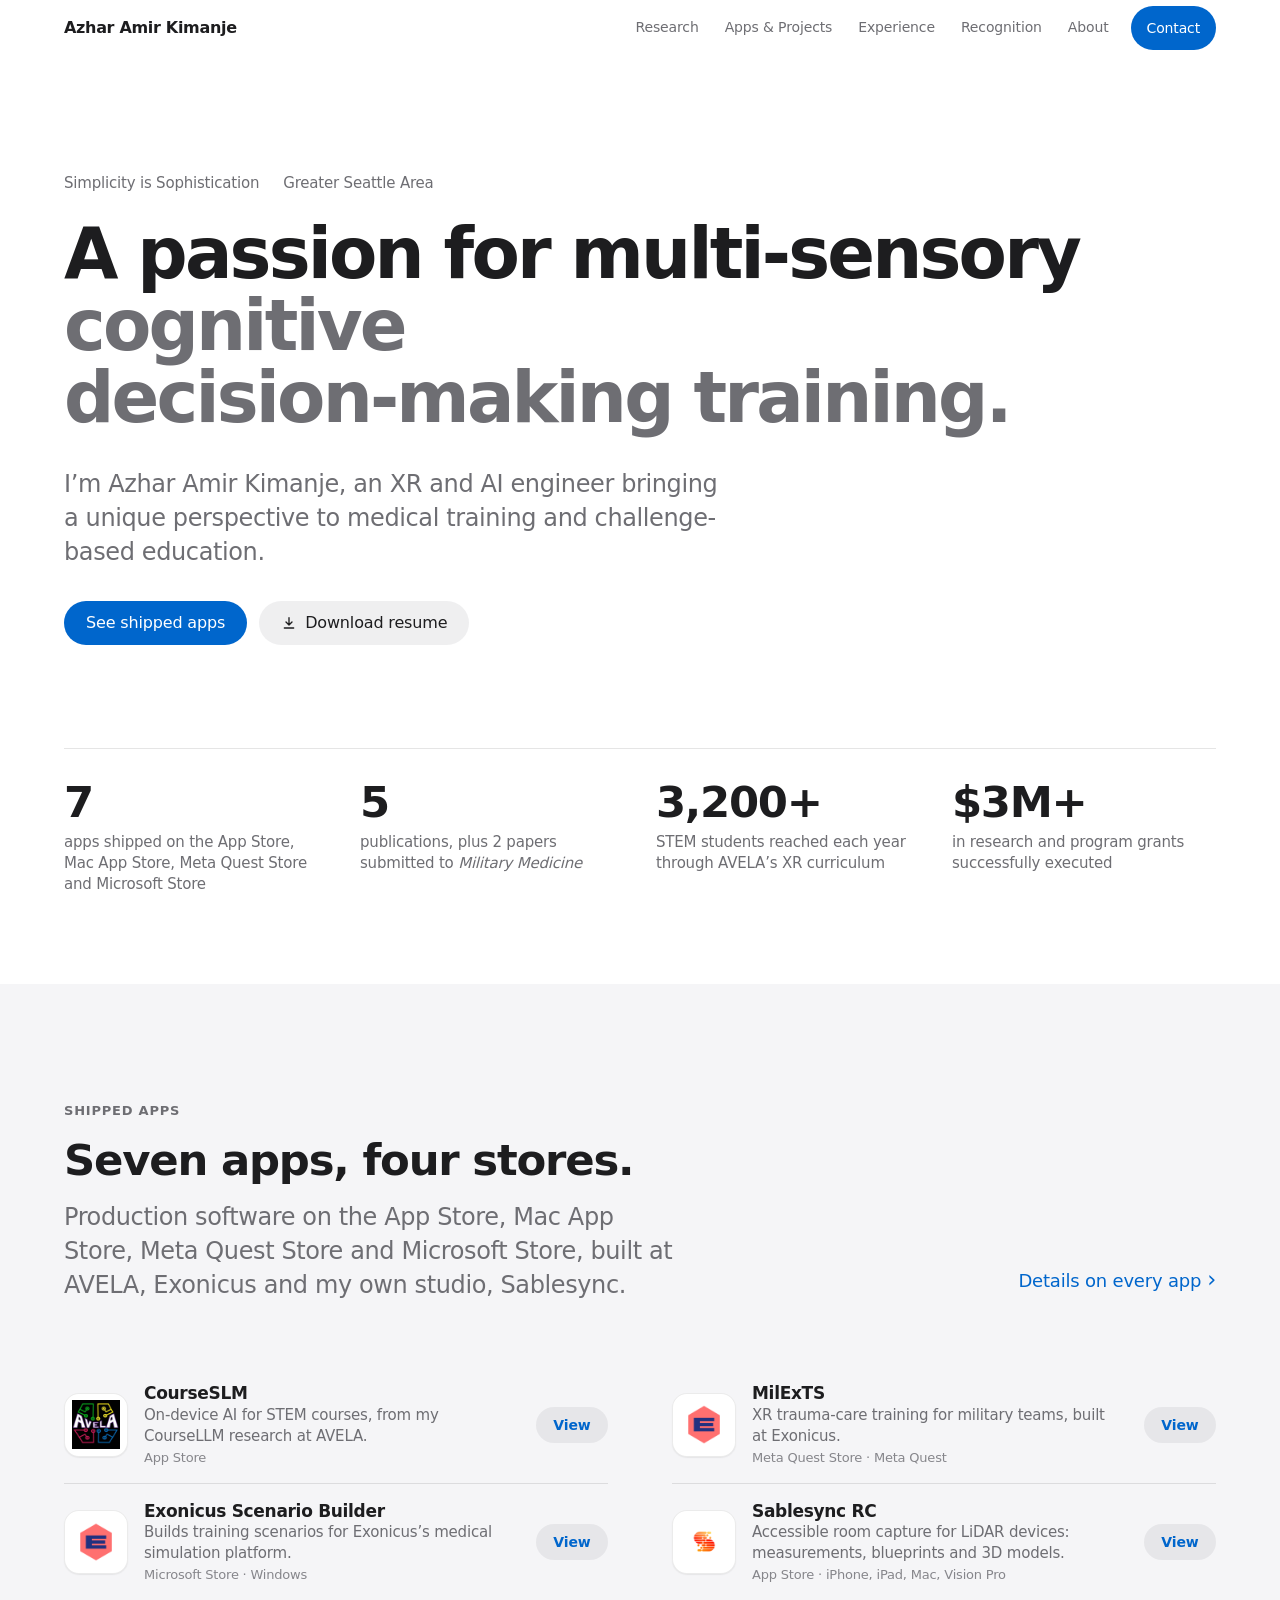
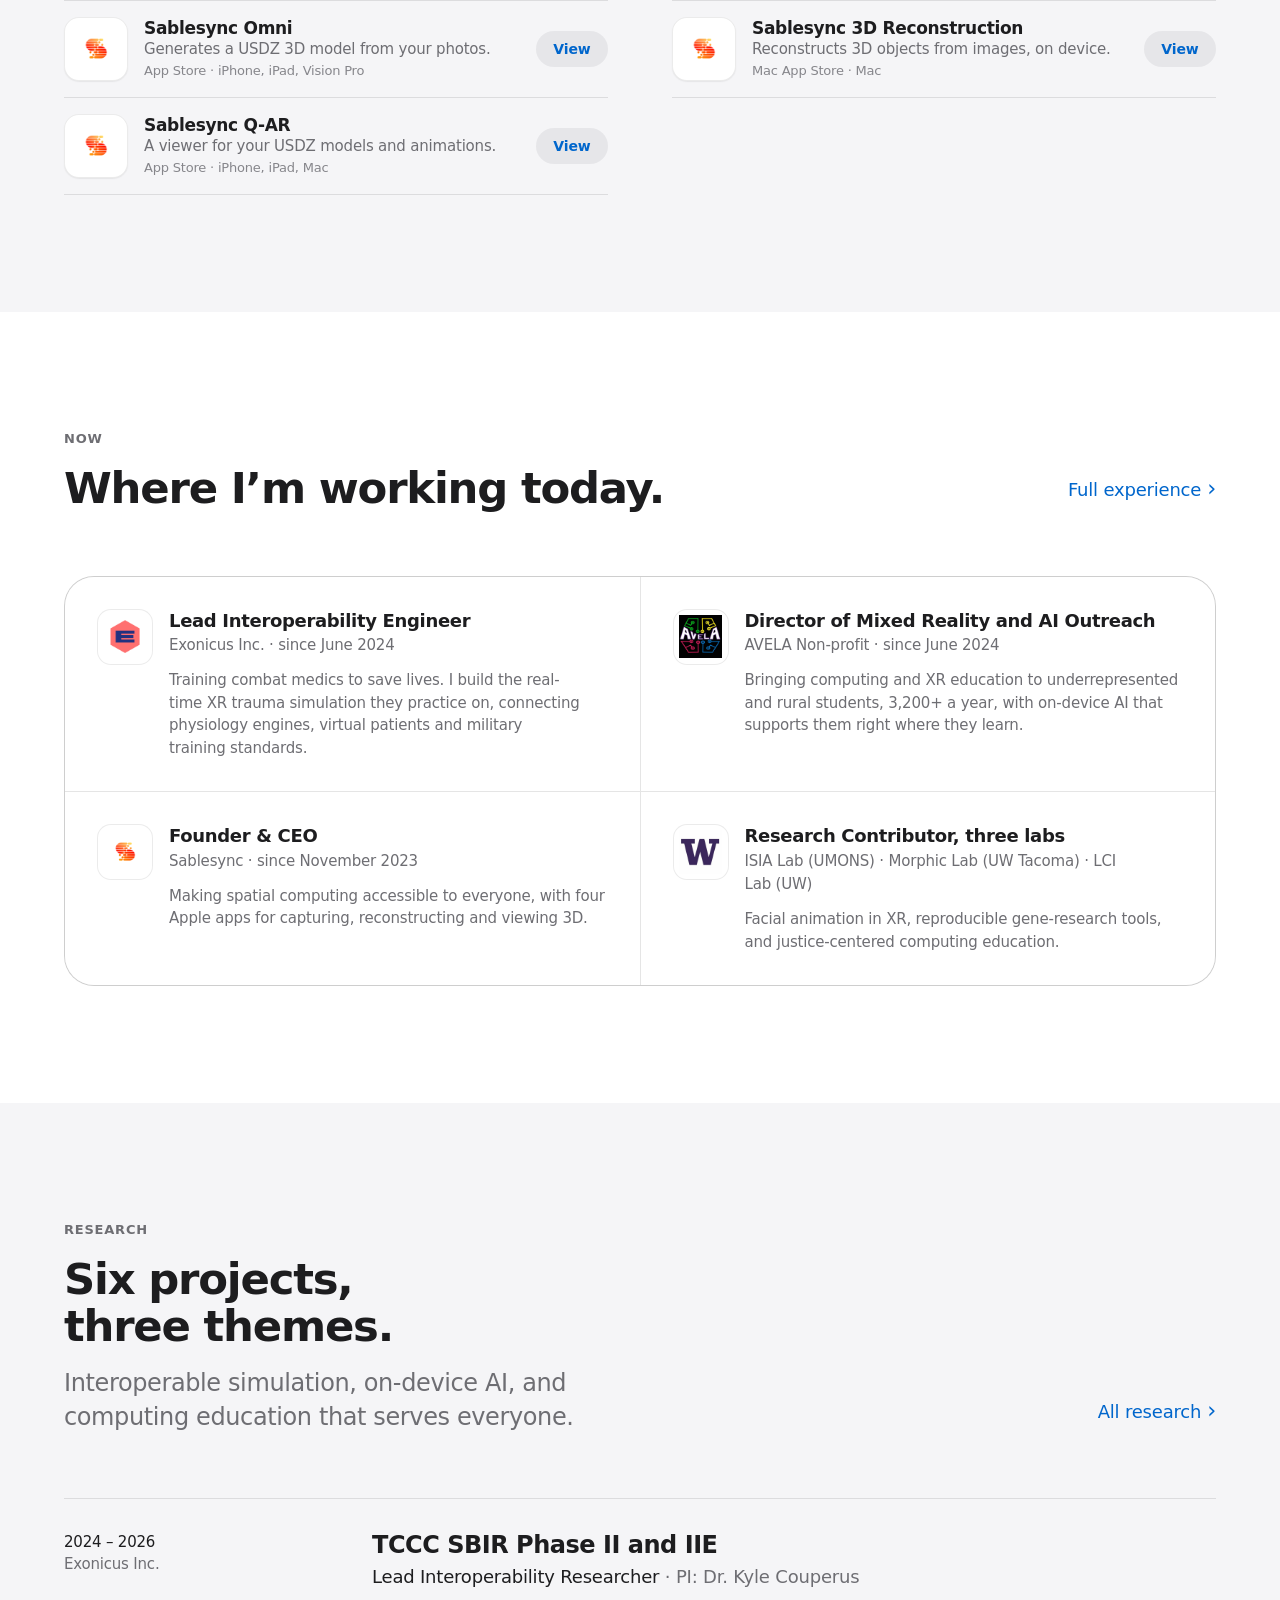
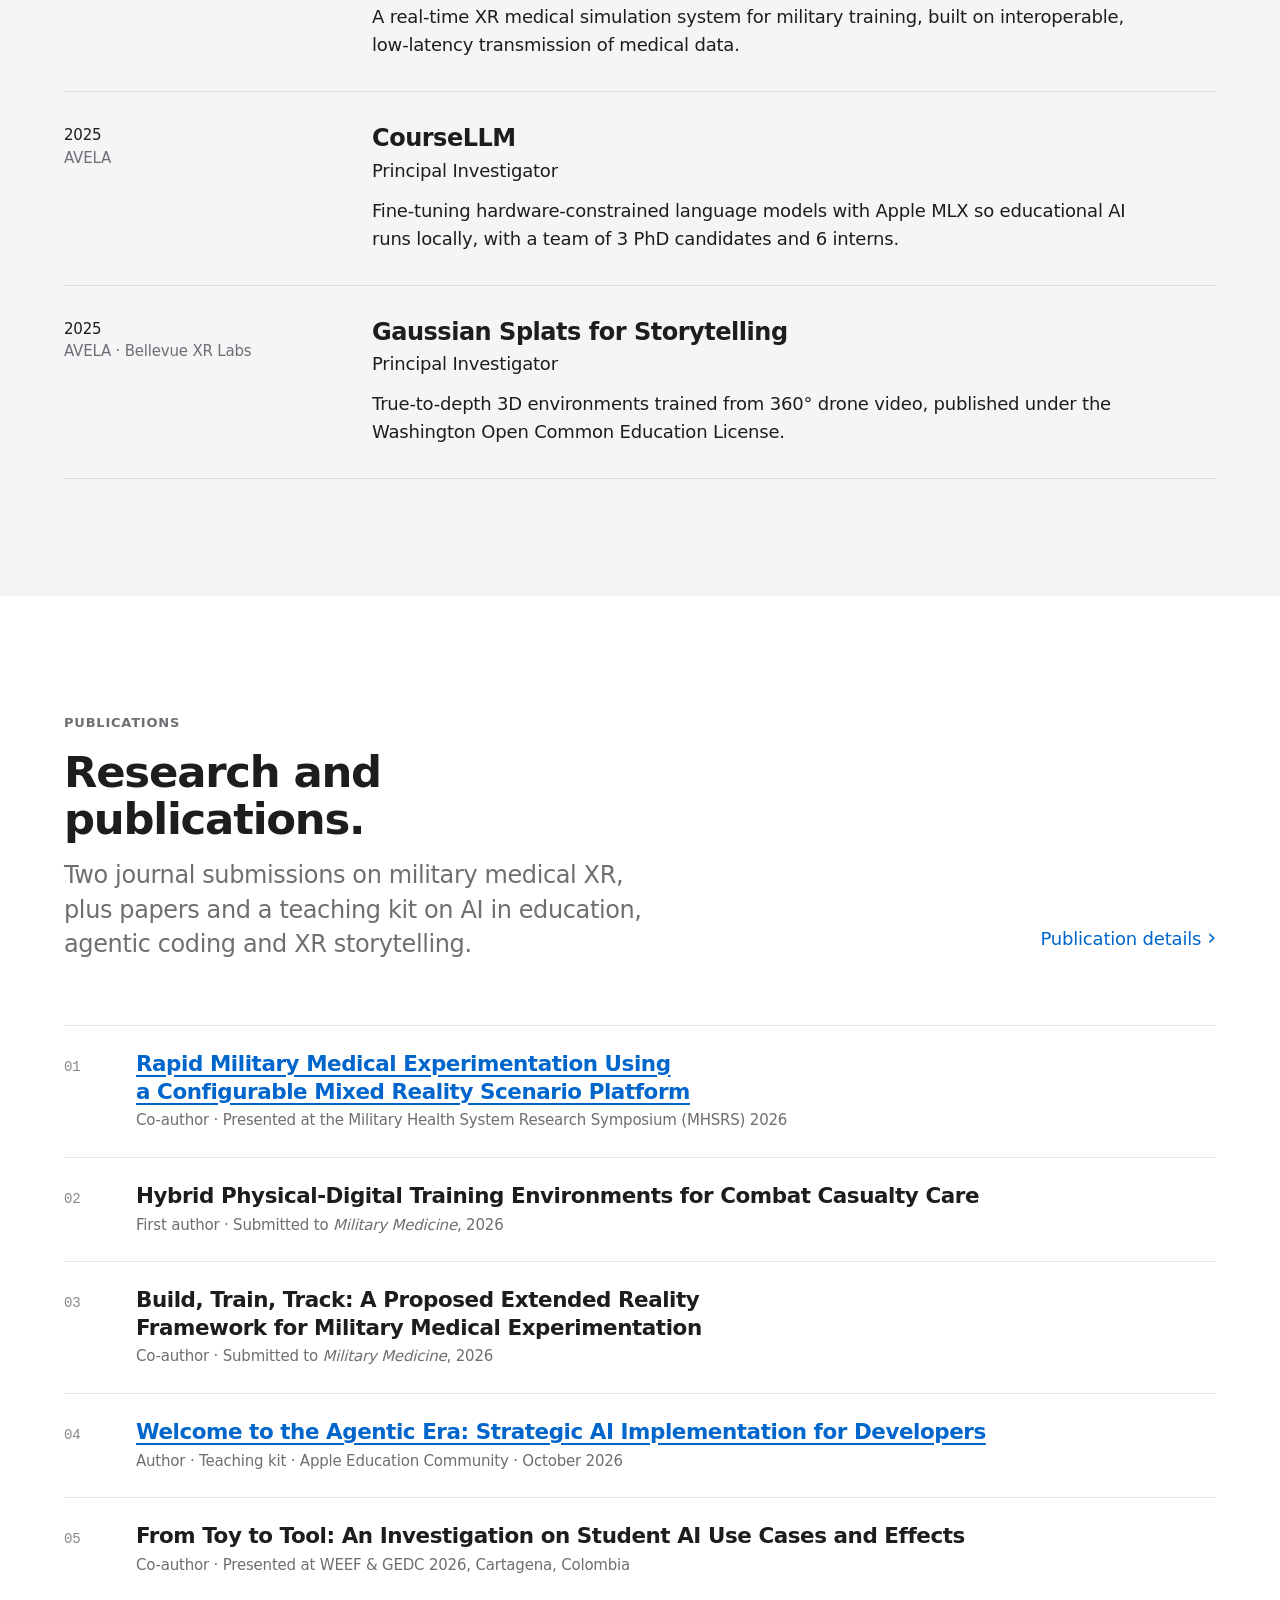
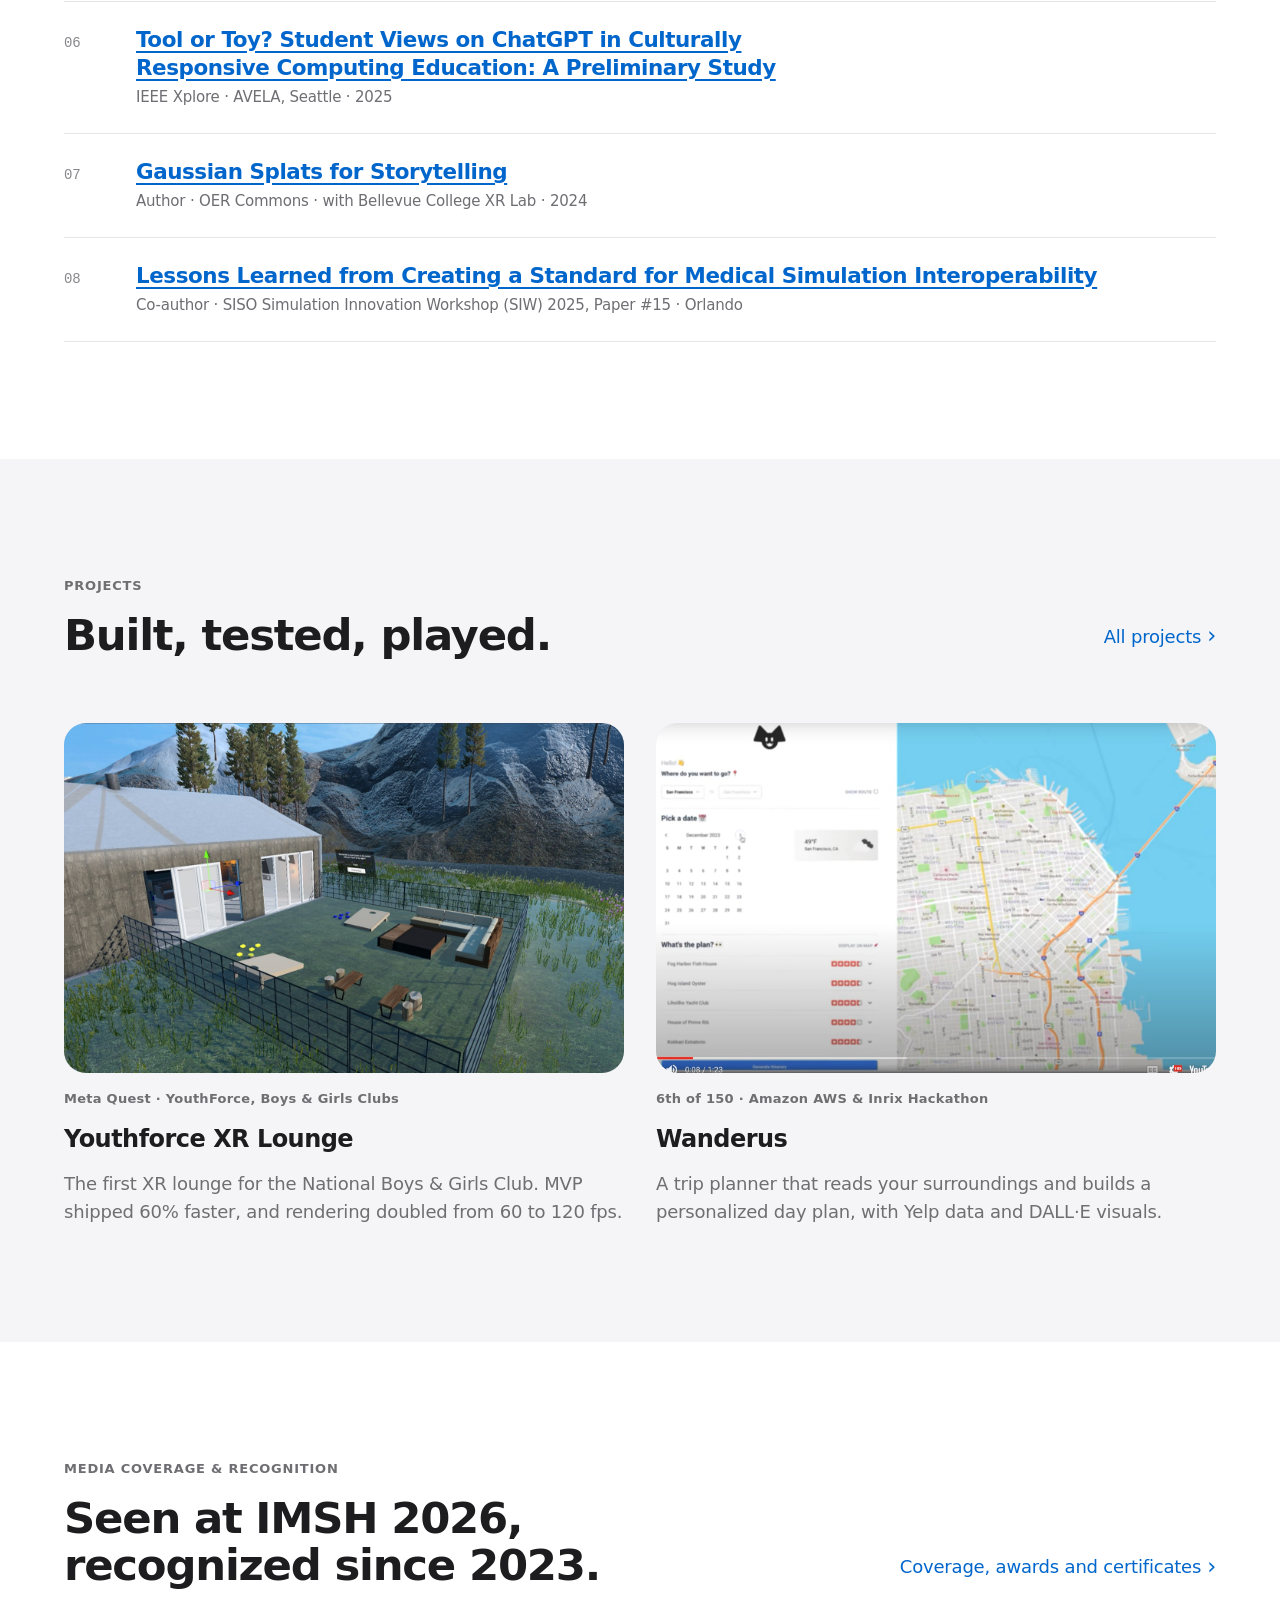
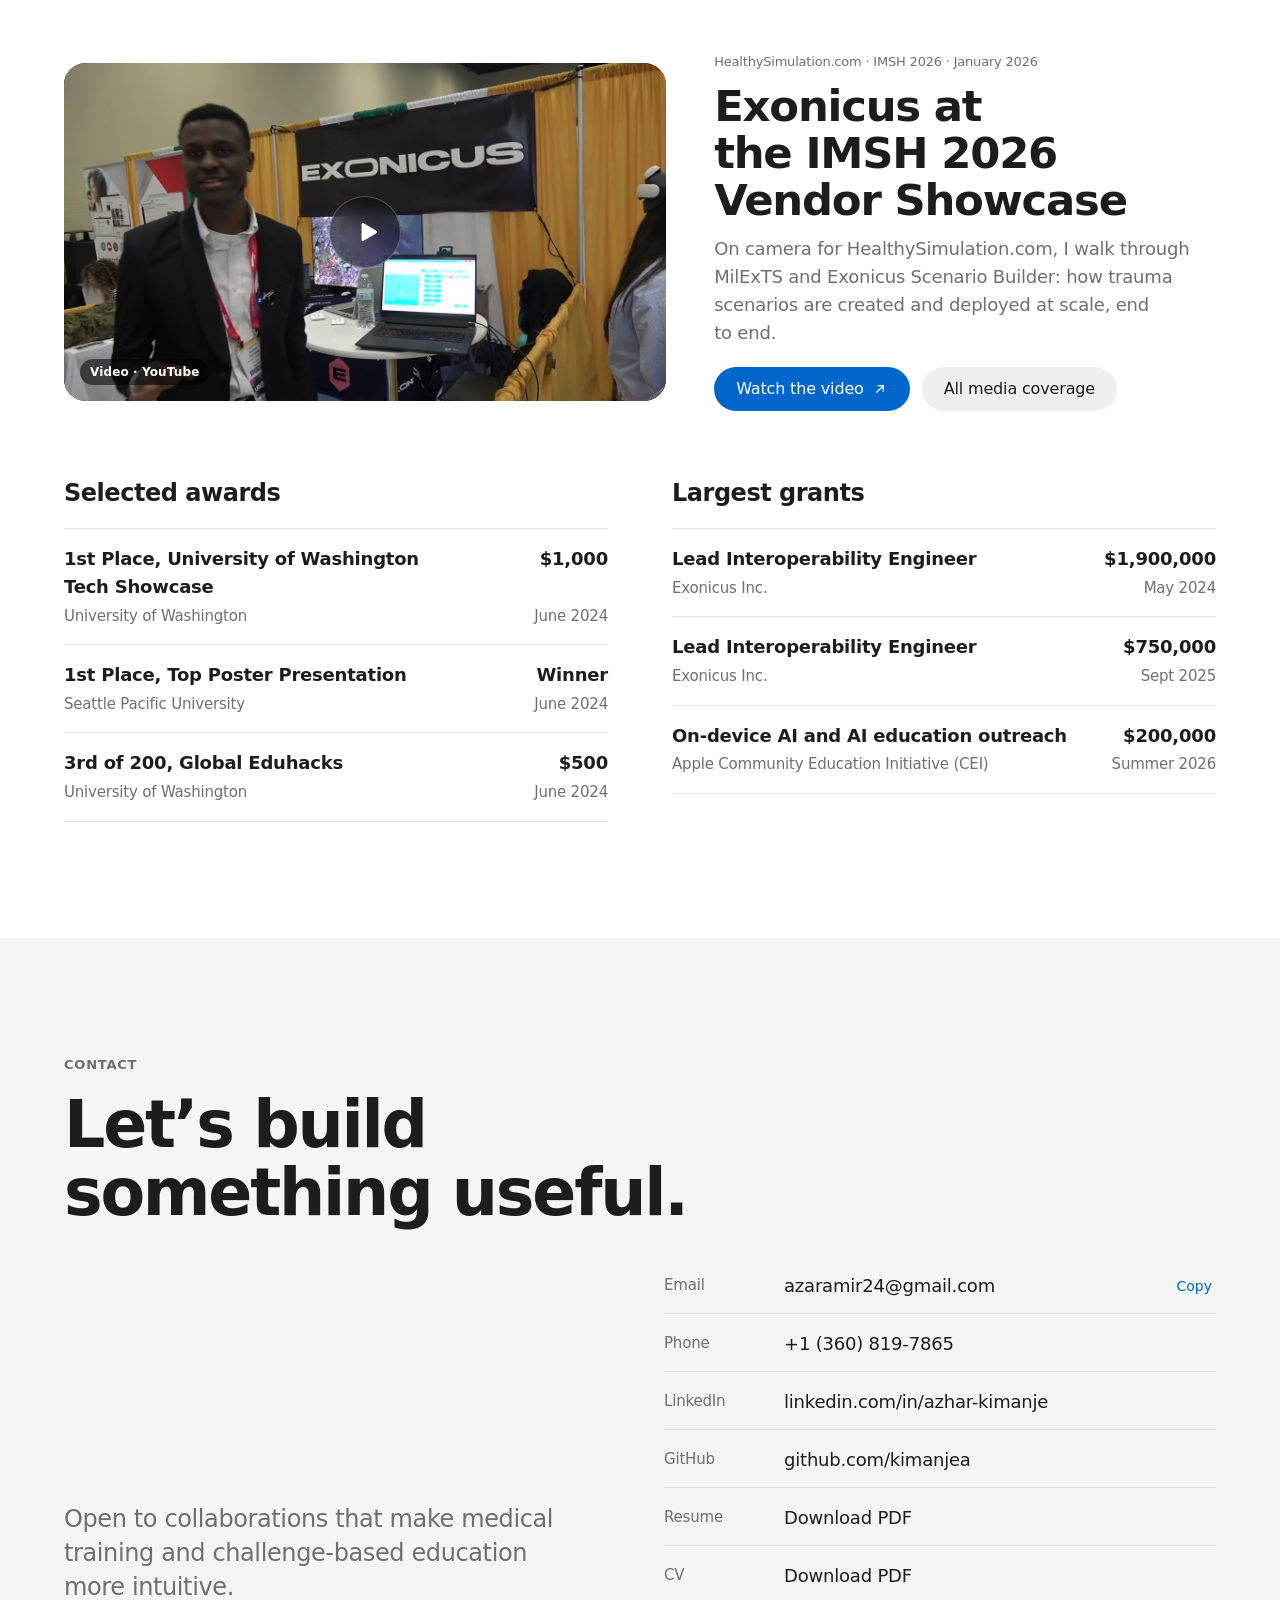
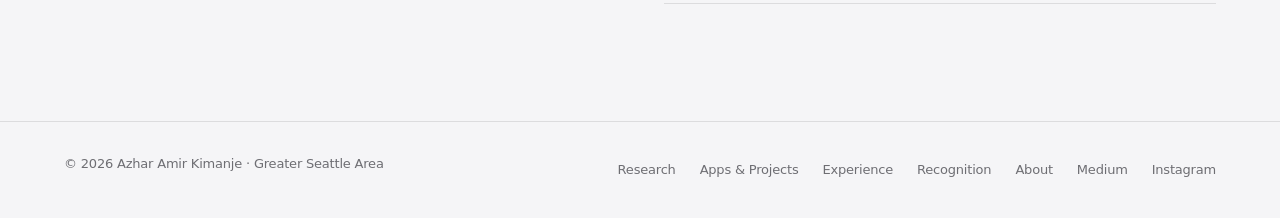
==== commit 4f308b49: "Update CV and simulation standards Refresh the CV PDF and update portfolio content to describe MOSA " ====
--- a/index.html
+++ b/index.html
@@ -62,11 +62,11 @@
     <p class="lead">I’m Azhar Amir Kimanje, an XR and AI engineer bringing a unique perspective to medical training and challenge-based education.</p>
     <div class="actions">
       <a class="btn btn-primary" href="#apps">See shipped apps</a>
-      <a class="btn btn-secondary" href="Azhar-Amir-Kimanje-CV.pdf"><svg viewBox="0 0 24 24" fill="none" stroke="currentColor" stroke-width="2" stroke-linecap="round" stroke-linejoin="round" aria-hidden="true"><path d="M12 4v11m0 0-4.5-4.5M12 15l4.5-4.5M5 19.5h14"/></svg>Download CV</a>
+      <a class="btn btn-secondary" href="Azhar-Amir-Kimanje-Resume.pdf"><svg viewBox="0 0 24 24" fill="none" stroke="currentColor" stroke-width="2" stroke-linecap="round" stroke-linejoin="round" aria-hidden="true"><path d="M12 4v11m0 0-4.5-4.5M12 15l4.5-4.5M5 19.5h14"/></svg>Download resume</a>
     </div>
     <ul class="stats" aria-label="At a glance">
       <li class="stat"><b>7</b><span>apps shipped on the App Store, Mac App Store, Meta Quest Store and Microsoft Store</span></li>
-      <li class="stat"><b>5</b><span>publications, including a teaching kit on Apple’s Education Community</span></li>
+      <li class="stat"><b>5</b><span>publications, plus 2 papers submitted to <em>Military Medicine</em></span></li>
       <li class="stat"><b class="tnum">3,200+</b><span>STEM students reached each year through AVELA’s XR curriculum</span></li>
       <li class="stat"><b class="tnum">$3M+</b><span>in research and program grants successfully executed</span></li>
     </ul>
@@ -241,17 +241,20 @@
     <div class="section-head">
       <div>
         <p class="eyebrow">Publications</p>
-        <h2 class="h2" id="pubs-title">Published research.</h2>
-        <p class="lead">Four papers and a teaching kit on AI in education, agentic coding, XR storytelling and simulation standards.</p>
+        <h2 class="h2" id="pubs-title">Research and publications.</h2>
+        <p class="lead">Two journal submissions on military medical XR, plus papers and a teaching kit on AI in education, agentic coding and XR storytelling.</p>
       </div>
       <a class="more" href="research.html#publications">Publication details</a>
     </div>
     <ol class="pubs">
+      <li class="pub reveal"><div><h3><a href="https://mhsrs.health.mil/MHSRS/download/downloadabstractfile/7191" rel="noopener">Rapid Military Medical Experimentation Using a Configurable Mixed Reality Scenario Platform</a></h3><p class="venue">Co-author · Presented at the Military Health System Research Symposium (MHSRS) 2026</p></div></li>
+      <li class="pub reveal"><div><h3>Hybrid Physical-Digital Training Environments for Combat Casualty Care</h3><p class="venue">First author · Submitted to <em>Military Medicine</em>, 2026</p></div></li>
+      <li class="pub reveal"><div><h3>Build, Train, Track: A Proposed Extended Reality Framework for Military Medical Experimentation</h3><p class="venue">Co-author · Submitted to <em>Military Medicine</em>, 2026</p></div></li>
       <li class="pub reveal"><div><h3><a href="https://education.apple.com/resource/250015530" rel="noopener">Welcome to the Agentic Era: Strategic AI Implementation for Developers</a></h3><p class="venue">Author · Teaching kit · Apple Education Community · October 2026</p></div></li>
       <li class="pub reveal"><div><h3>From Toy to Tool: An Investigation on Student AI Use Cases and Effects</h3><p class="venue">Co-author · Presented at WEEF &amp; GEDC 2026, Cartagena, Colombia</p></div></li>
       <li class="pub reveal"><div><h3><a href="https://ieeexplore.ieee.org/document/11256481" rel="noopener">Tool or Toy? Student Views on ChatGPT in Culturally Responsive Computing Education: A Preliminary Study</a></h3><p class="venue">IEEE Xplore · AVELA, Seattle · 2025</p></div></li>
-      <li class="pub reveal"><div><h3><a href="https://oercommons.org/courseware/lesson/135180/student/?section=4" rel="noopener">Gaussian Splats for Storytelling</a></h3><p class="venue">OER Commons · with Bellevue College XR Lab · 2024</p></div></li>
-      <li class="pub reveal"><div><h3>Lessons Learned from Creating a Standard for Medical Simulation Interoperability</h3><p class="venue">Exonicus, Seattle · June 2024</p></div></li>
+      <li class="pub reveal"><div><h3><a href="https://oercommons.org/courseware/lesson/135180/student/?section=4" rel="noopener">Gaussian Splats for Storytelling</a></h3><p class="venue">Author · OER Commons · with Bellevue College XR Lab · 2024</p></div></li>
+      <li class="pub reveal"><div><h3><a href="https://cdn.ymaws.com/www.sisostandards.org/resource/resmgr/events/siw/2025_siw/2025_siw_agenda.pdf" rel="noopener">Lessons Learned from Creating a Standard for Medical Simulation Interoperability</a></h3><p class="venue">Co-author · SISO Simulation Innovation Workshop (SIW) 2025, Paper #15 · Orlando</p></div></li>
     </ol>
   </div>
 </section>
@@ -342,6 +345,7 @@
         <li><span class="label">Phone</span><a class="grow tnum" href="tel:+13608197865">+1&nbsp;(360)&nbsp;819‑7865</a></li>
         <li><span class="label">LinkedIn</span><a class="grow" href="https://www.linkedin.com/in/azhar-kimanje" rel="noopener">linkedin.com/in/azhar-kimanje</a></li>
         <li><span class="label">GitHub</span><a class="grow" href="https://github.com/kimanjea" rel="noopener">github.com/kimanjea</a></li>
+        <li><span class="label">Resume</span><a class="grow" href="Azhar-Amir-Kimanje-Resume.pdf">Download PDF</a></li>
         <li><span class="label">CV</span><a class="grow" href="Azhar-Amir-Kimanje-CV.pdf">Download PDF</a></li>
       </ul>
     </div>
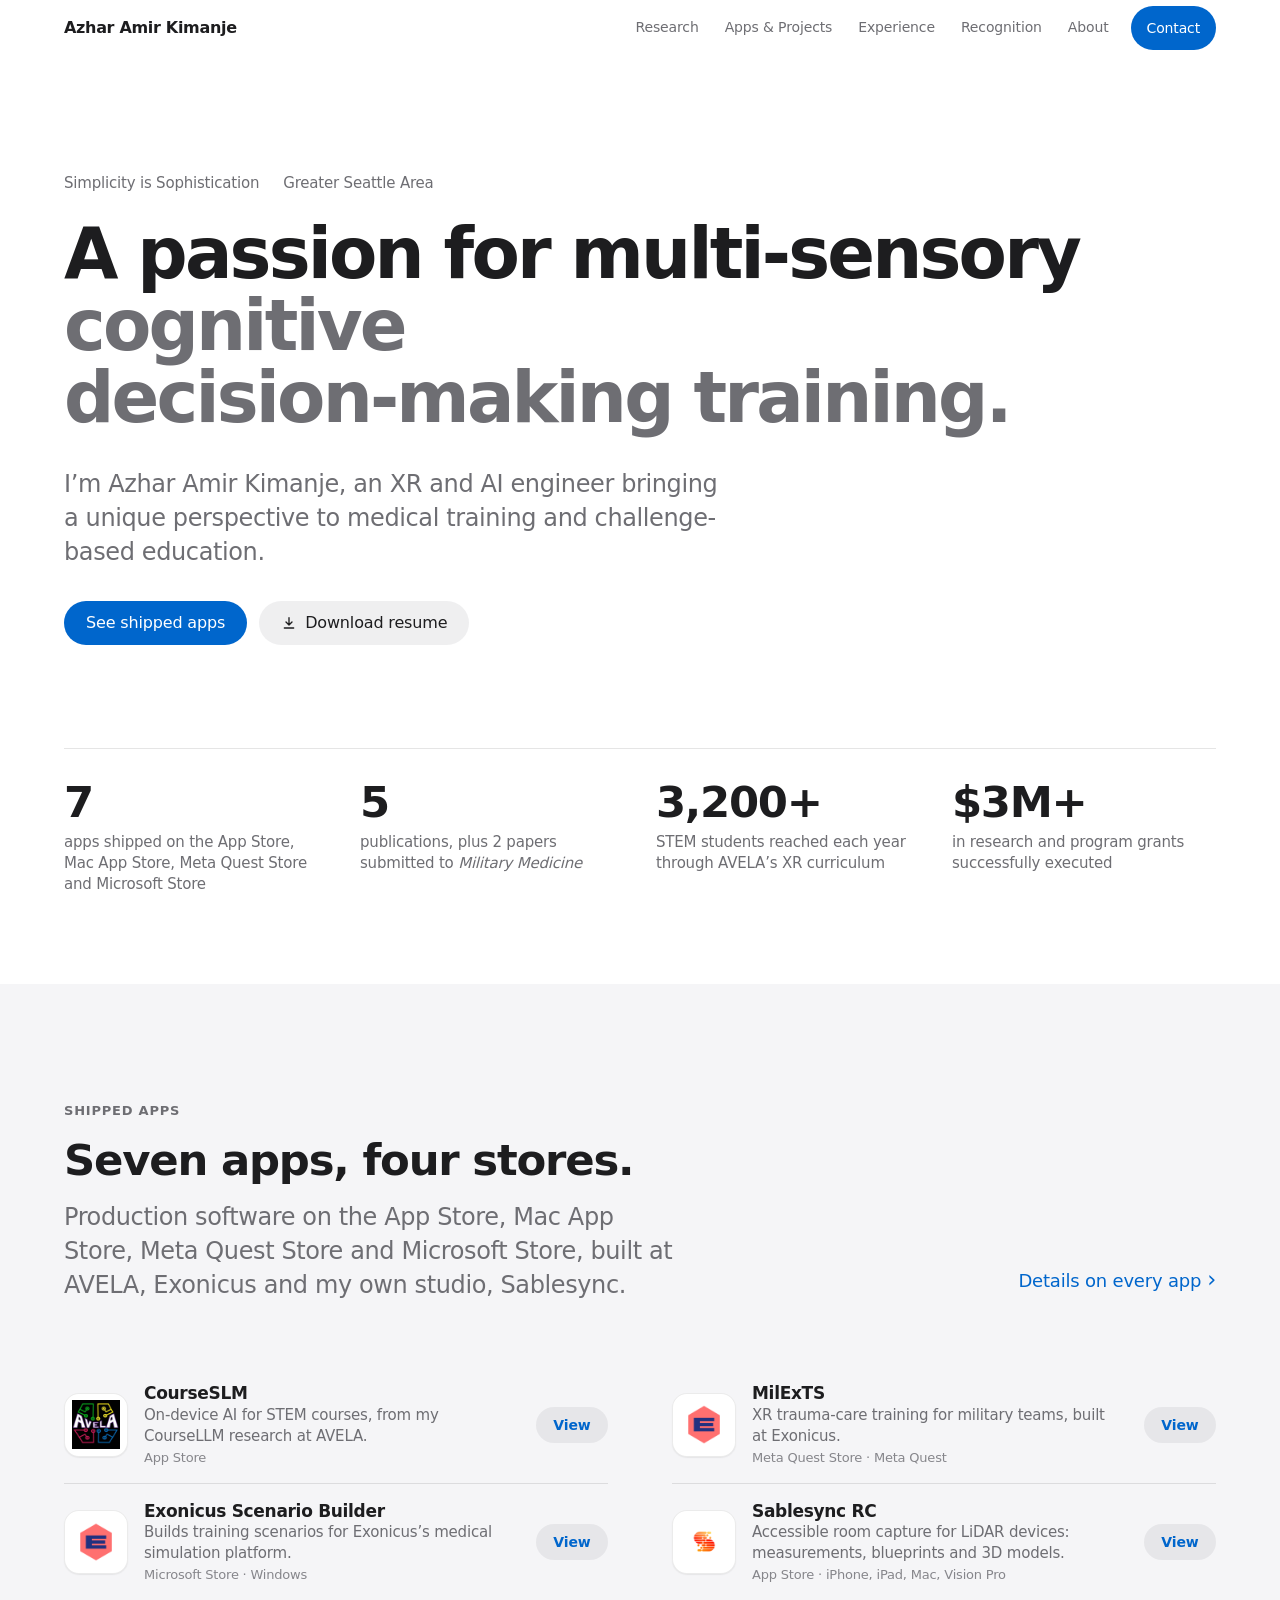
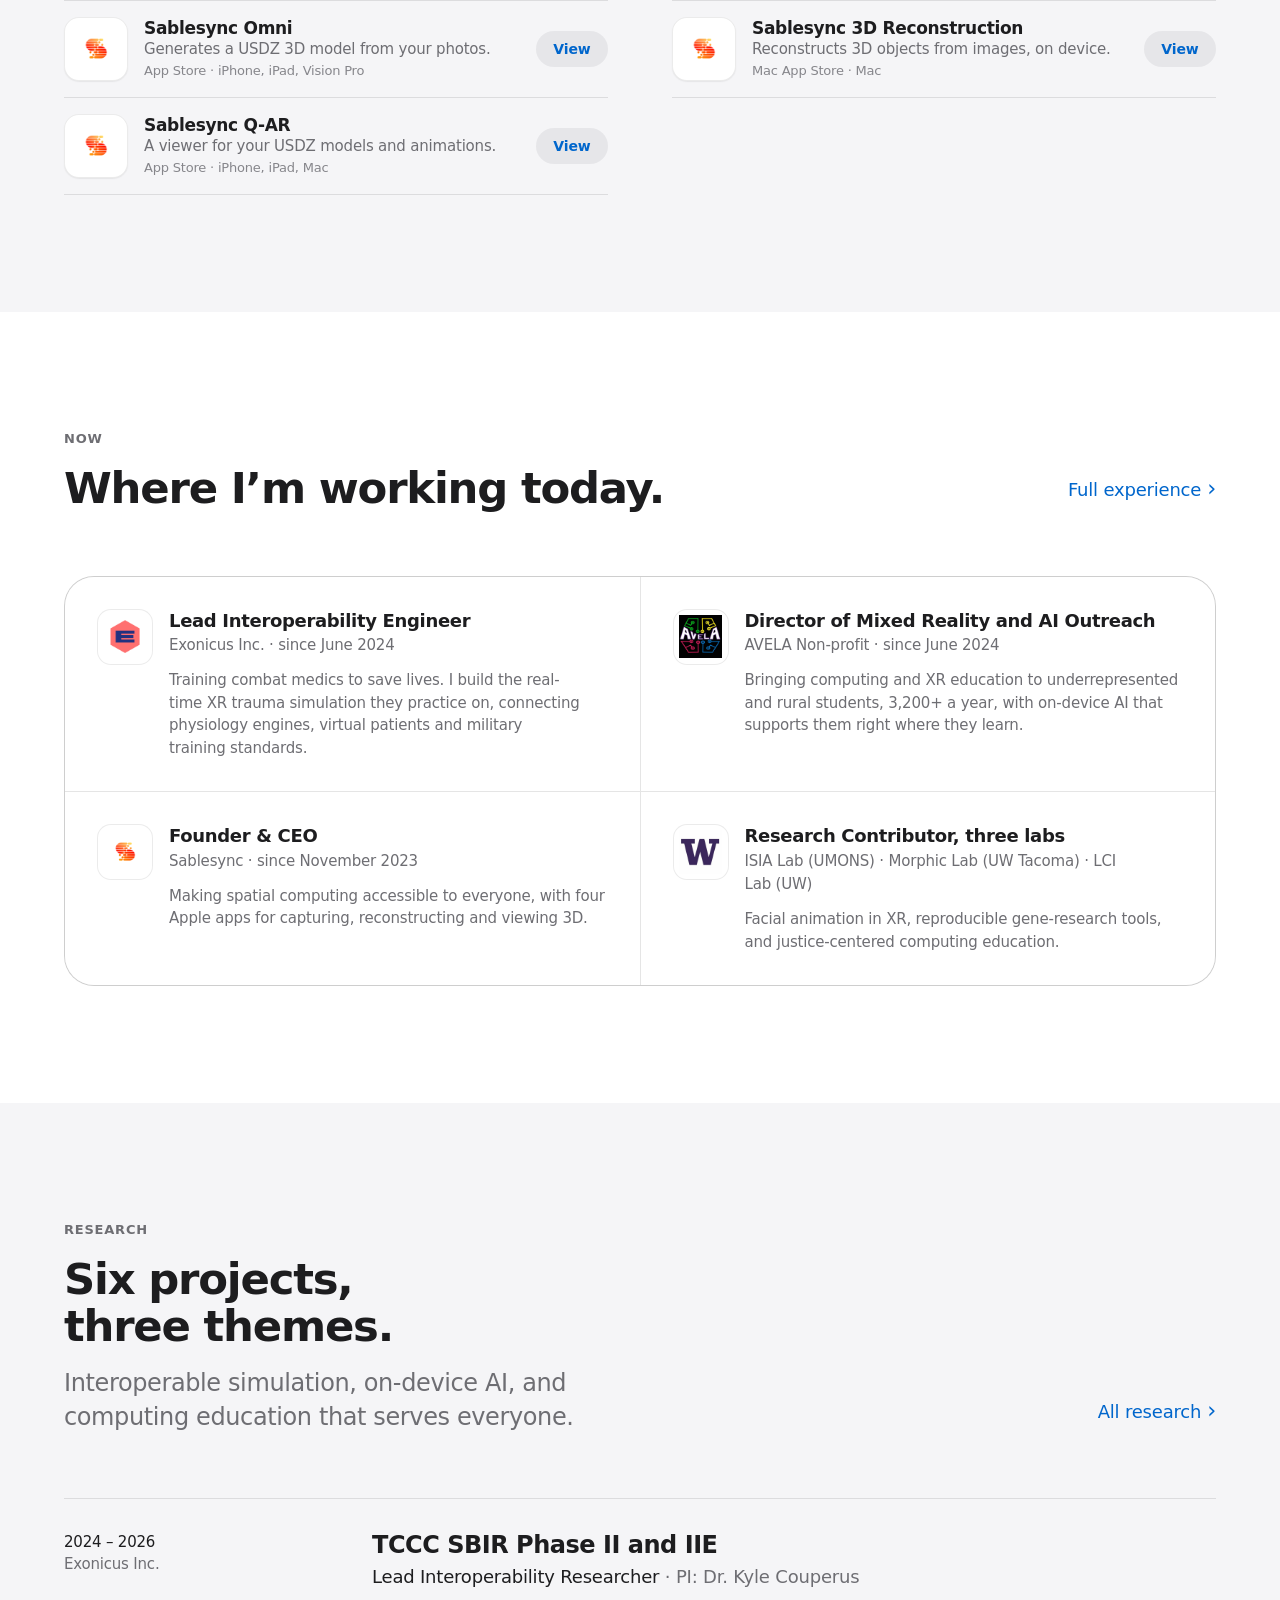
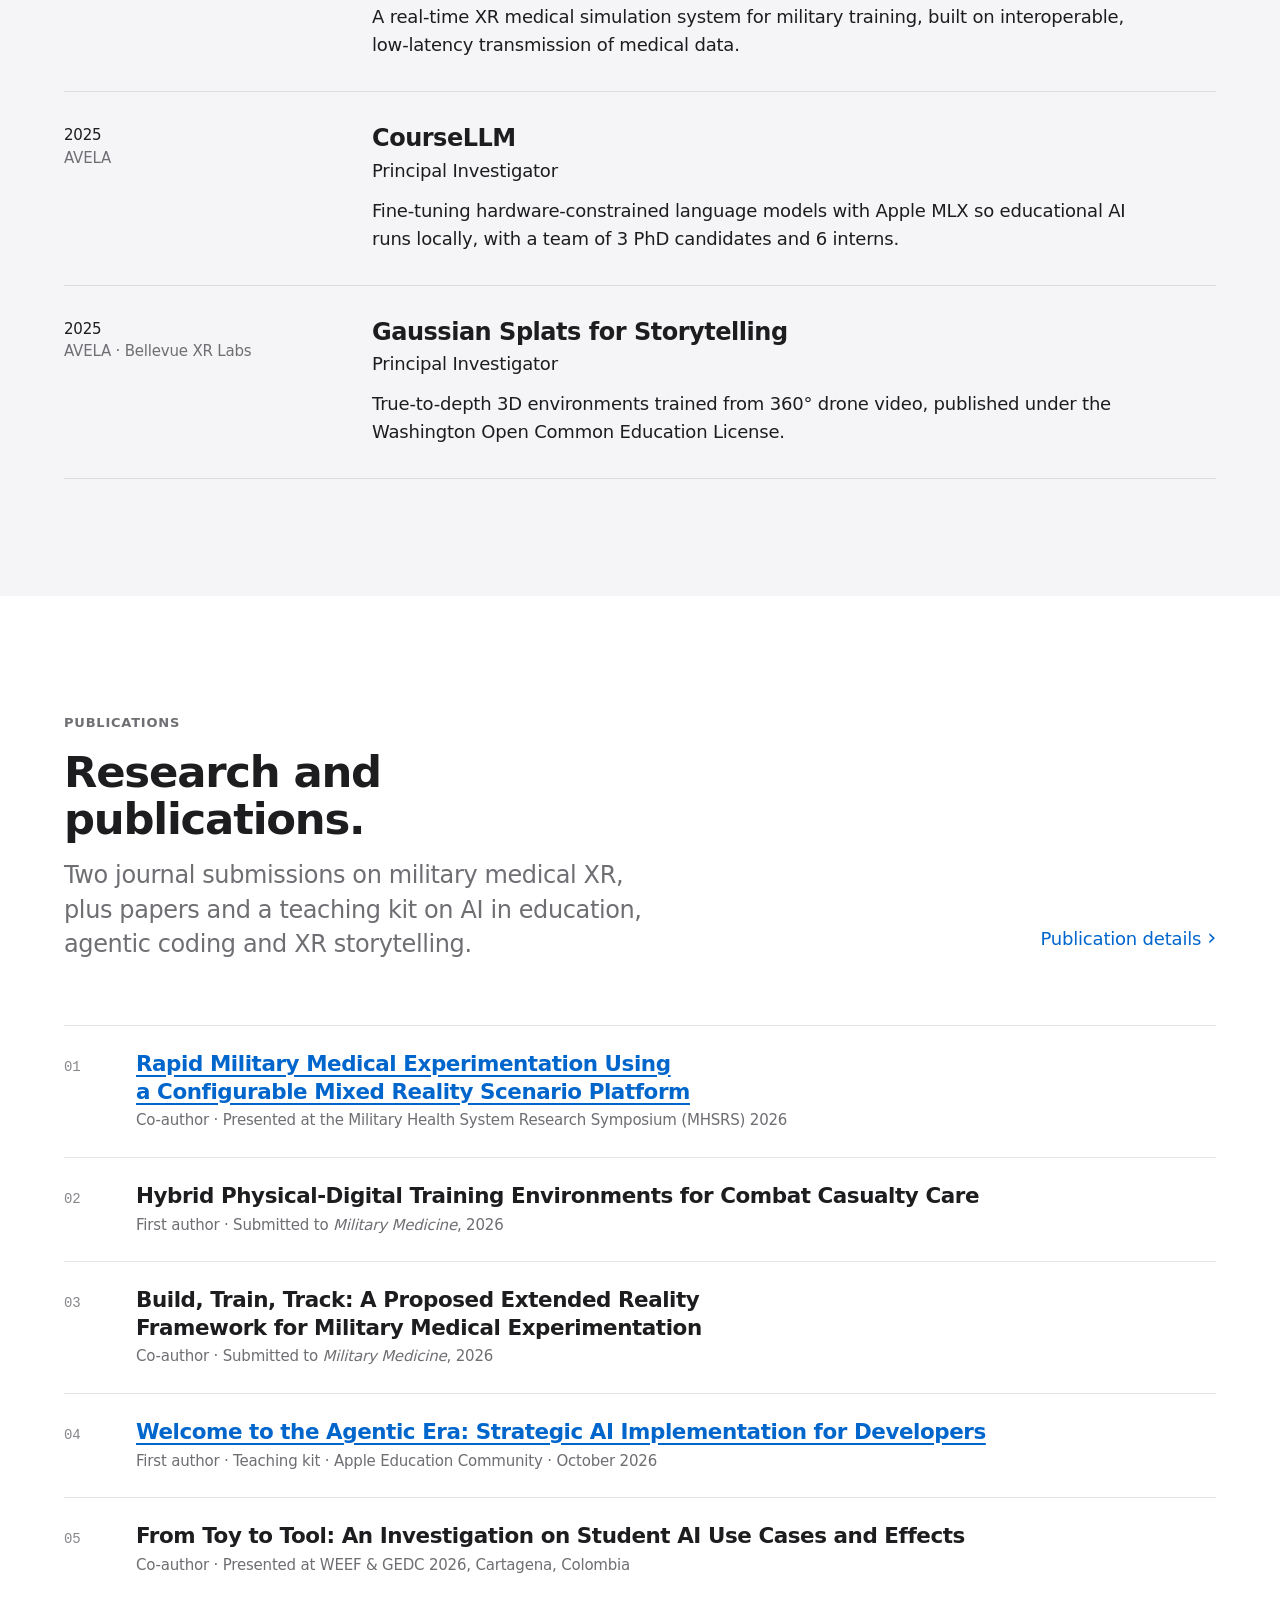
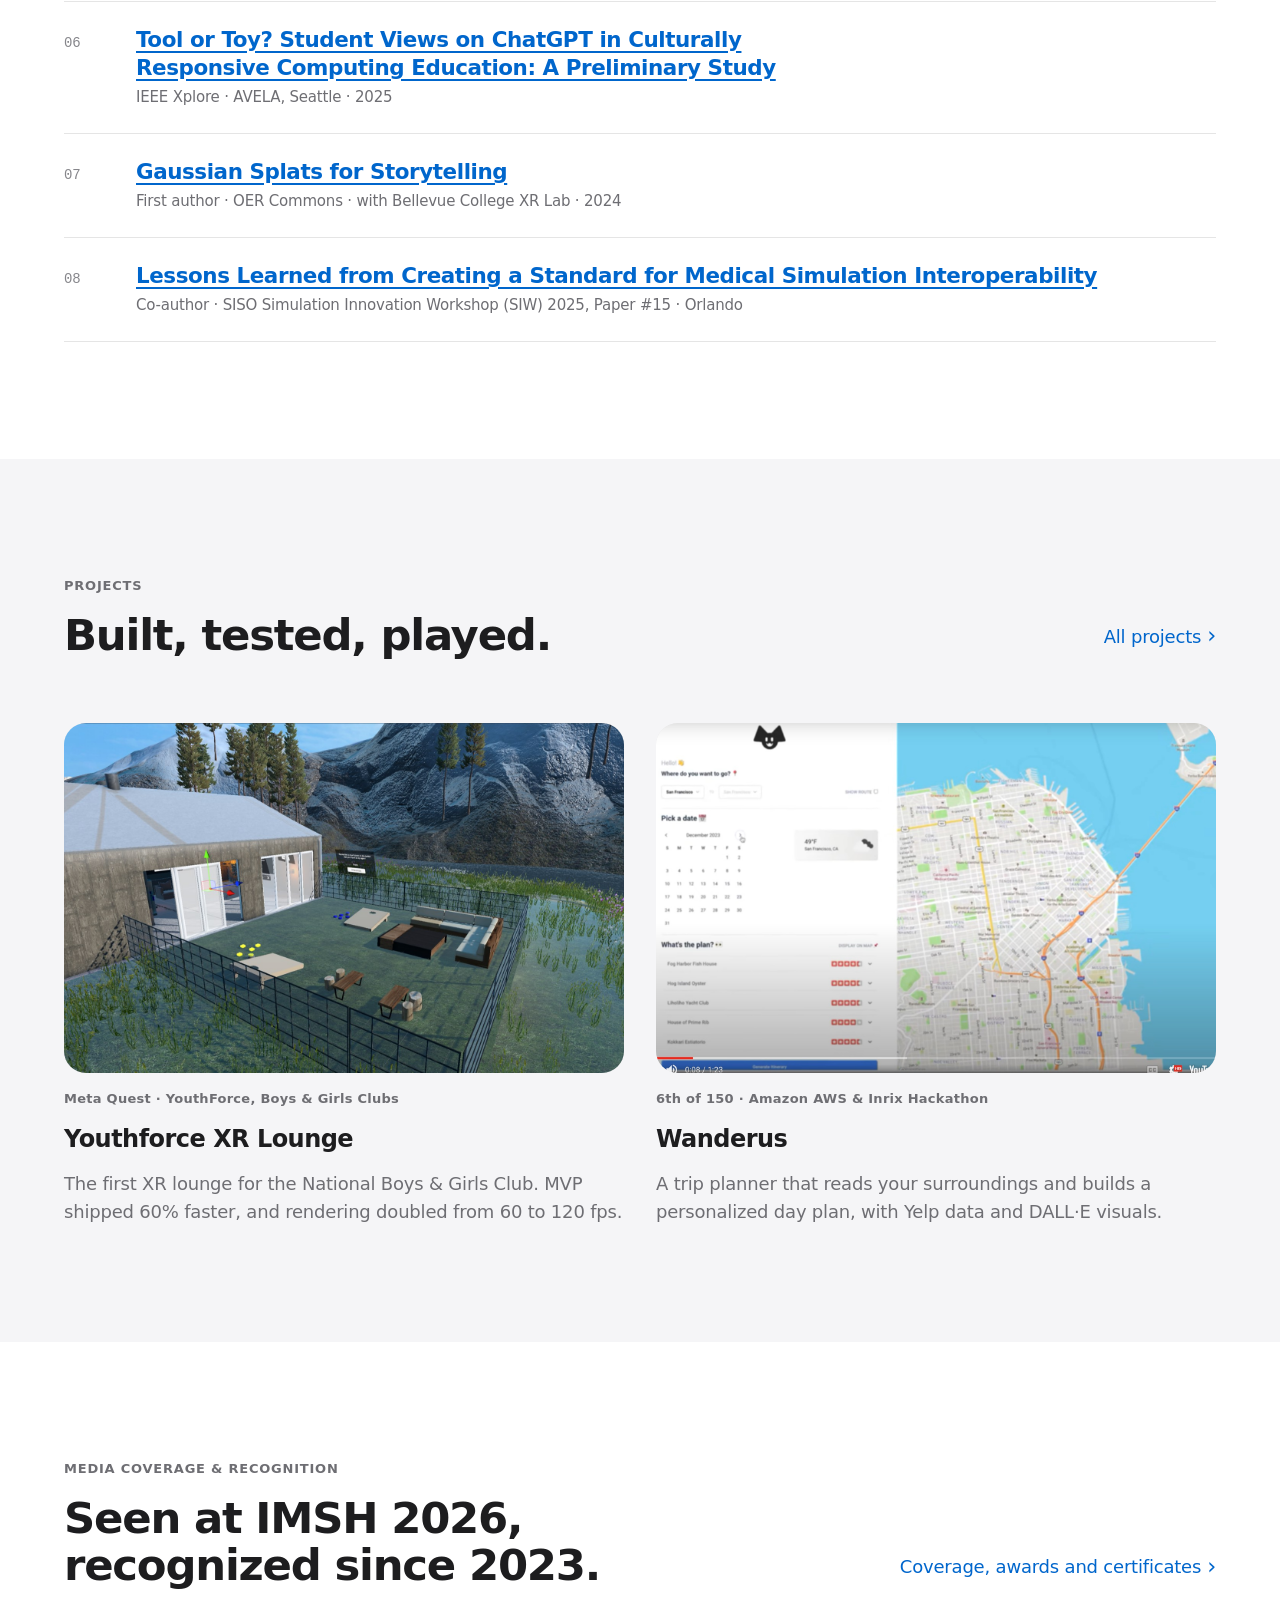
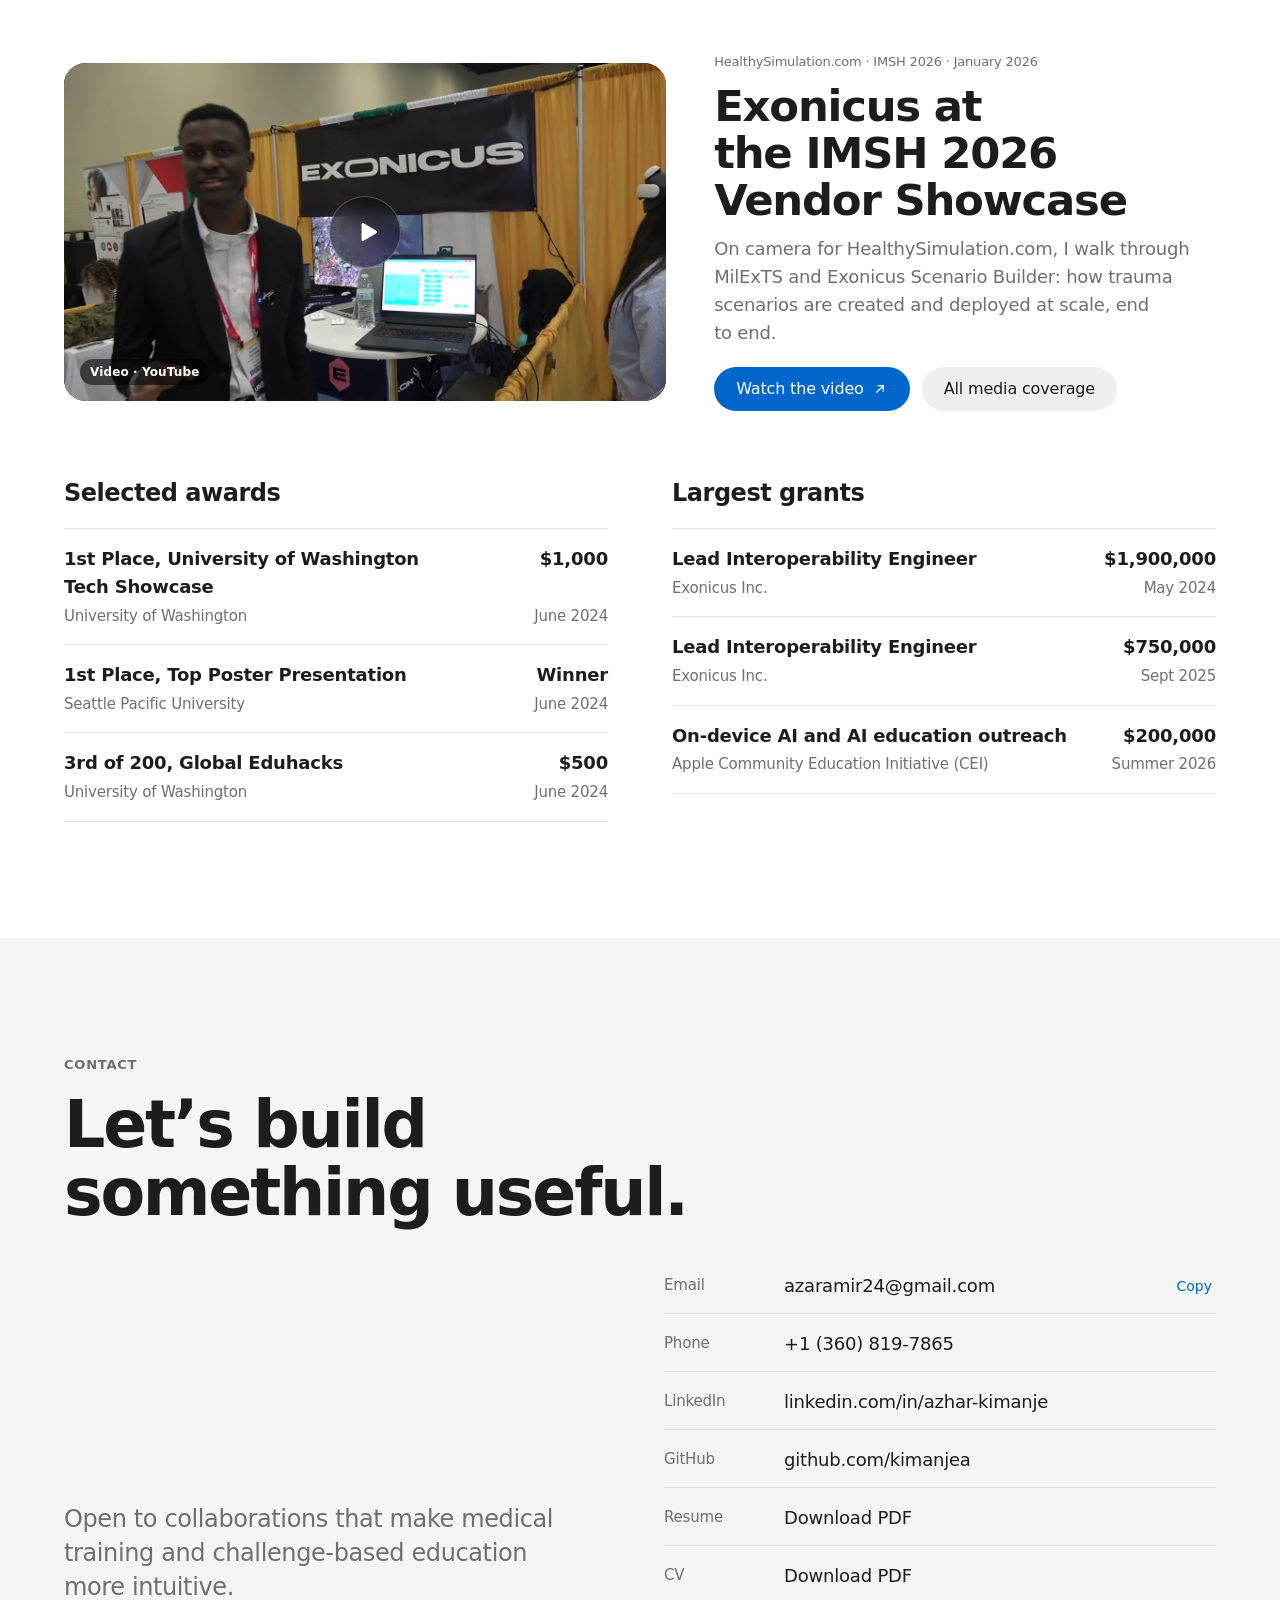
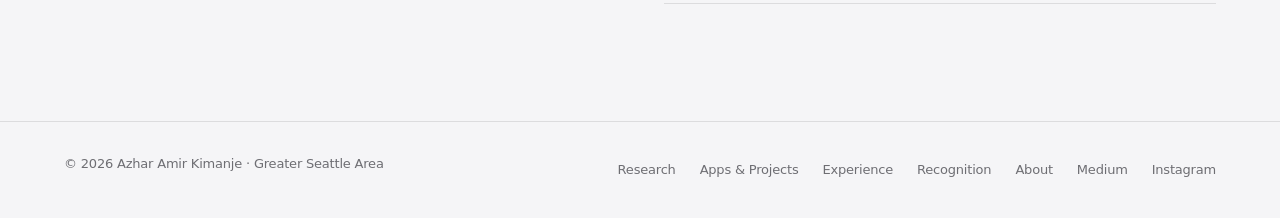
==== commit c20466e5: "Update portfolio content and credentials Refresh the CV and resume, clarify first-author publication" ====
--- a/index.html
+++ b/index.html
@@ -250,10 +250,10 @@
       <li class="pub reveal"><div><h3><a href="https://mhsrs.health.mil/MHSRS/download/downloadabstractfile/7191" rel="noopener">Rapid Military Medical Experimentation Using a Configurable Mixed Reality Scenario Platform</a></h3><p class="venue">Co-author · Presented at the Military Health System Research Symposium (MHSRS) 2026</p></div></li>
       <li class="pub reveal"><div><h3>Hybrid Physical-Digital Training Environments for Combat Casualty Care</h3><p class="venue">First author · Submitted to <em>Military Medicine</em>, 2026</p></div></li>
       <li class="pub reveal"><div><h3>Build, Train, Track: A Proposed Extended Reality Framework for Military Medical Experimentation</h3><p class="venue">Co-author · Submitted to <em>Military Medicine</em>, 2026</p></div></li>
-      <li class="pub reveal"><div><h3><a href="https://education.apple.com/resource/250015530" rel="noopener">Welcome to the Agentic Era: Strategic AI Implementation for Developers</a></h3><p class="venue">Author · Teaching kit · Apple Education Community · October 2026</p></div></li>
+      <li class="pub reveal"><div><h3><a href="https://education.apple.com/resource/250015530" rel="noopener">Welcome to the Agentic Era: Strategic AI Implementation for Developers</a></h3><p class="venue">First author · Teaching kit · Apple Education Community · October 2026</p></div></li>
       <li class="pub reveal"><div><h3>From Toy to Tool: An Investigation on Student AI Use Cases and Effects</h3><p class="venue">Co-author · Presented at WEEF &amp; GEDC 2026, Cartagena, Colombia</p></div></li>
       <li class="pub reveal"><div><h3><a href="https://ieeexplore.ieee.org/document/11256481" rel="noopener">Tool or Toy? Student Views on ChatGPT in Culturally Responsive Computing Education: A Preliminary Study</a></h3><p class="venue">IEEE Xplore · AVELA, Seattle · 2025</p></div></li>
-      <li class="pub reveal"><div><h3><a href="https://oercommons.org/courseware/lesson/135180/student/?section=4" rel="noopener">Gaussian Splats for Storytelling</a></h3><p class="venue">Author · OER Commons · with Bellevue College XR Lab · 2024</p></div></li>
+      <li class="pub reveal"><div><h3><a href="https://oercommons.org/courseware/lesson/135180/student/?section=4" rel="noopener">Gaussian Splats for Storytelling</a></h3><p class="venue">First author · OER Commons · with Bellevue College XR Lab · 2024</p></div></li>
       <li class="pub reveal"><div><h3><a href="https://cdn.ymaws.com/www.sisostandards.org/resource/resmgr/events/siw/2025_siw/2025_siw_agenda.pdf" rel="noopener">Lessons Learned from Creating a Standard for Medical Simulation Interoperability</a></h3><p class="venue">Co-author · SISO Simulation Innovation Workshop (SIW) 2025, Paper #15 · Orlando</p></div></li>
     </ol>
   </div>
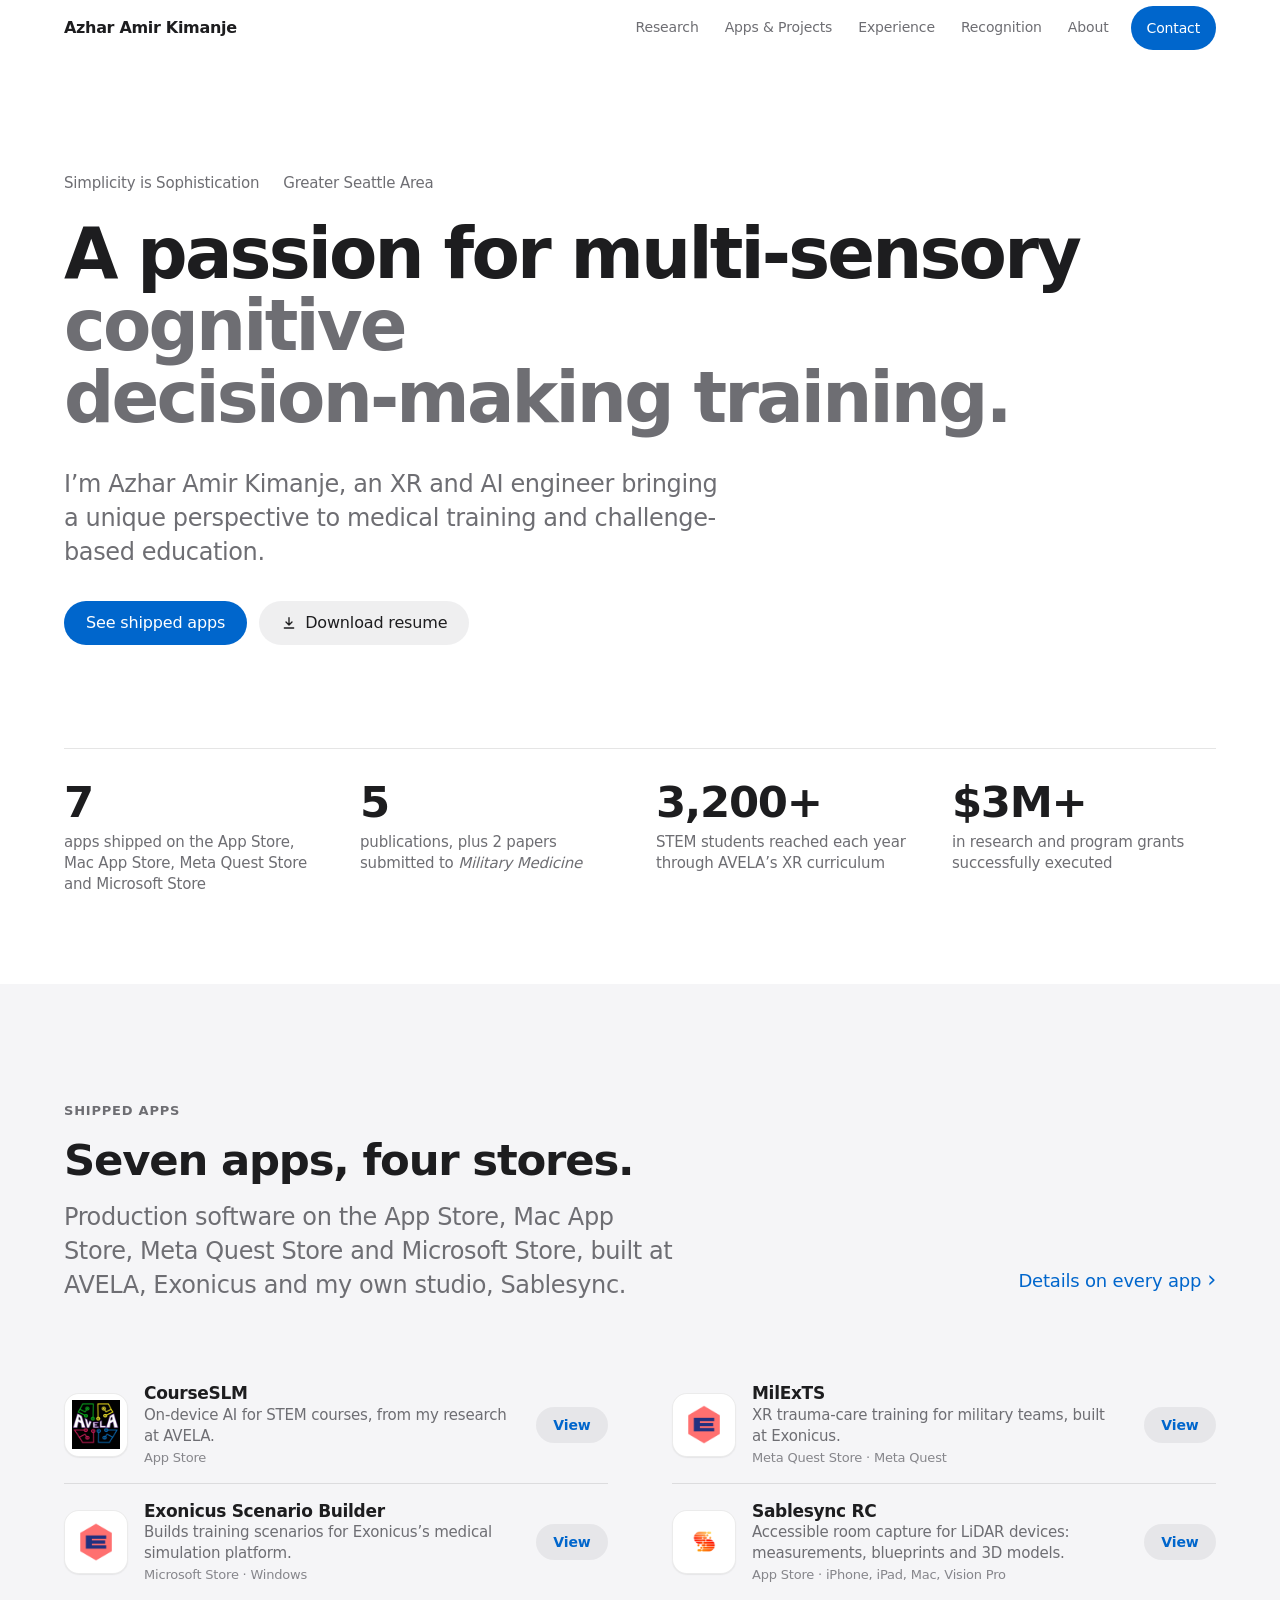
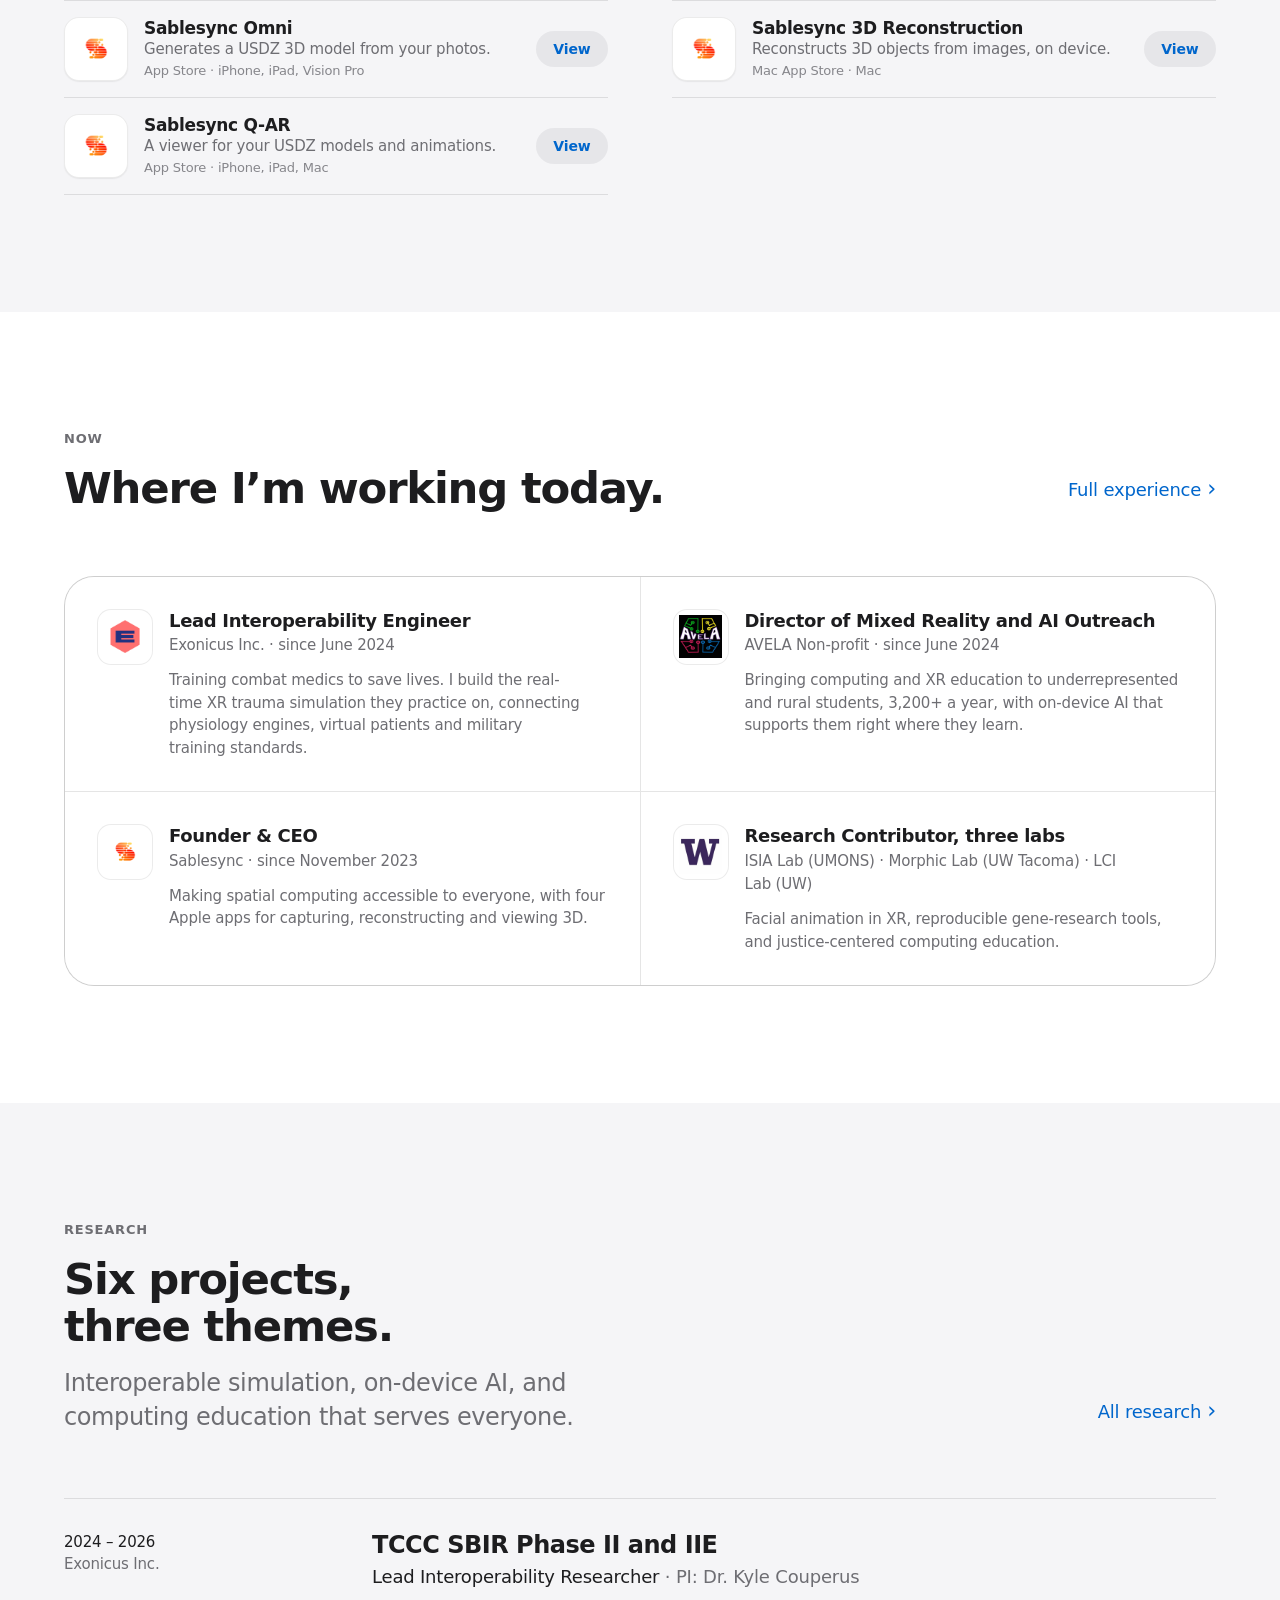
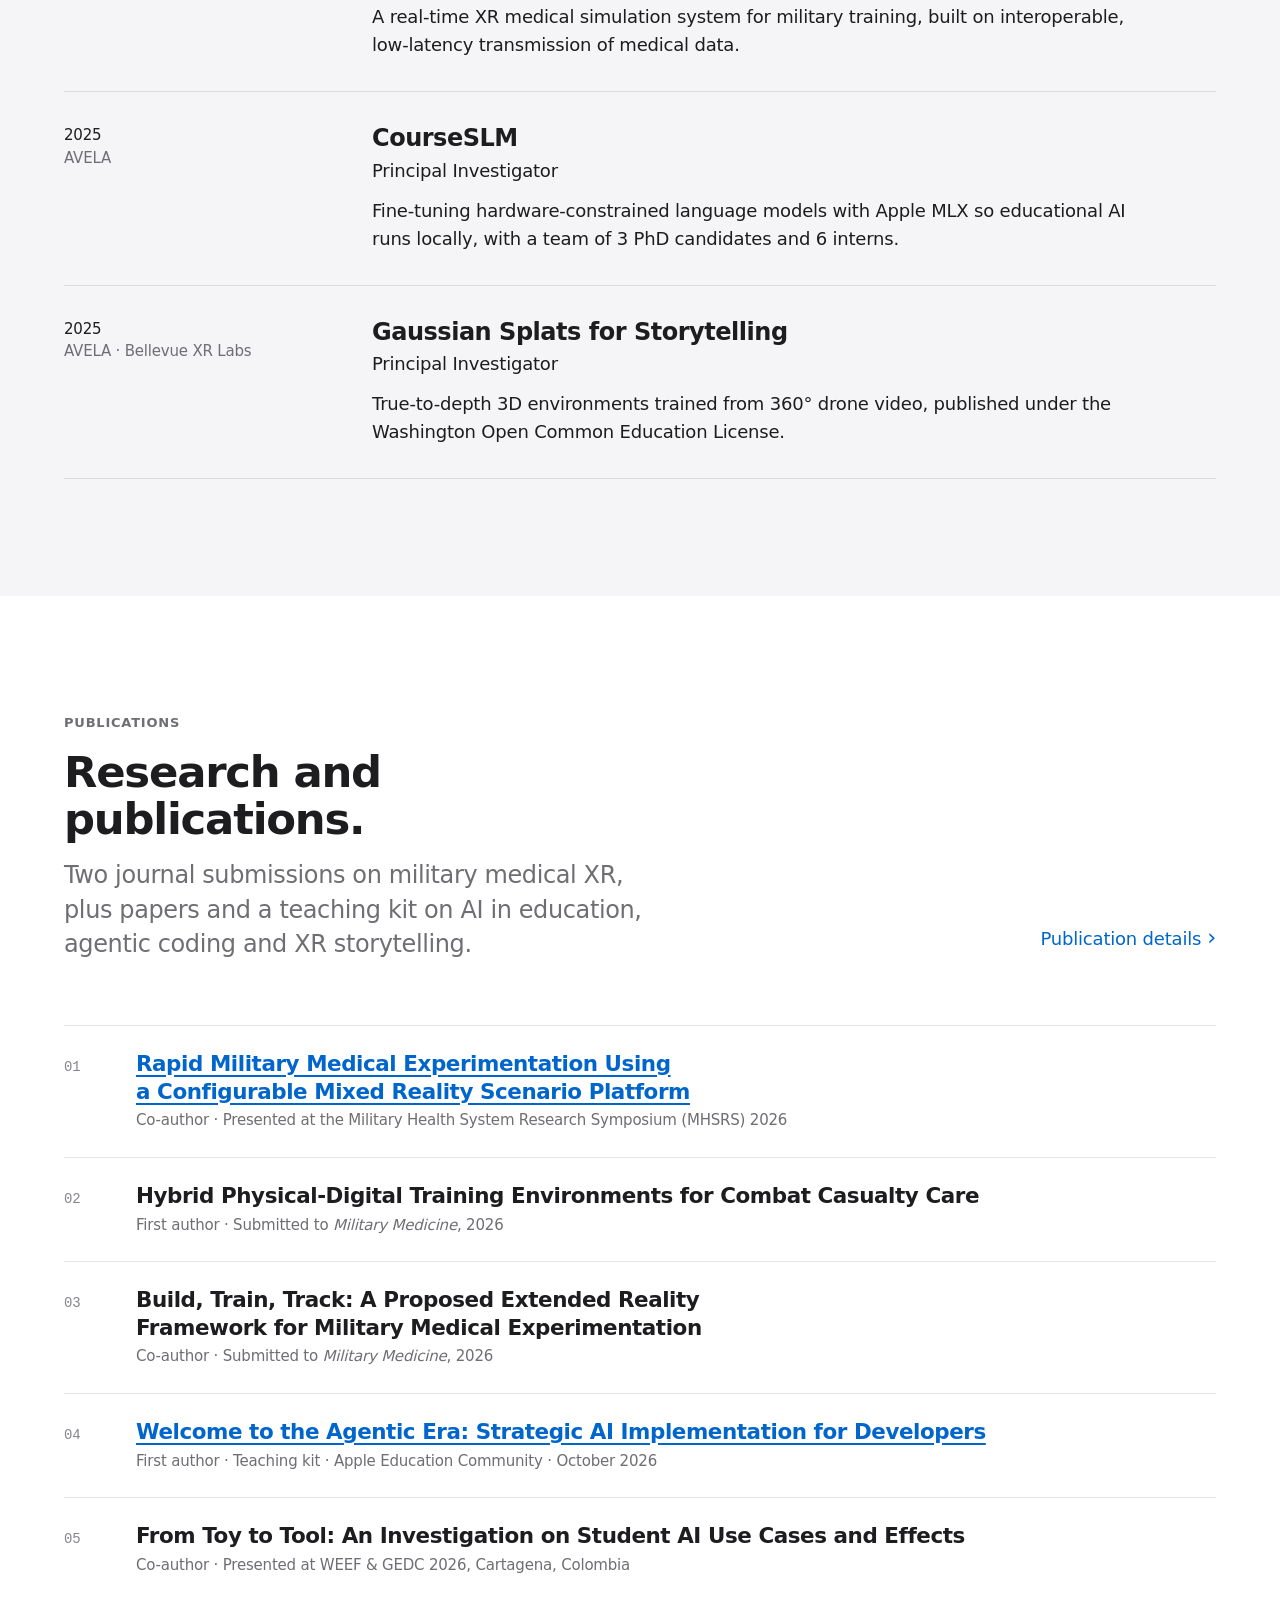
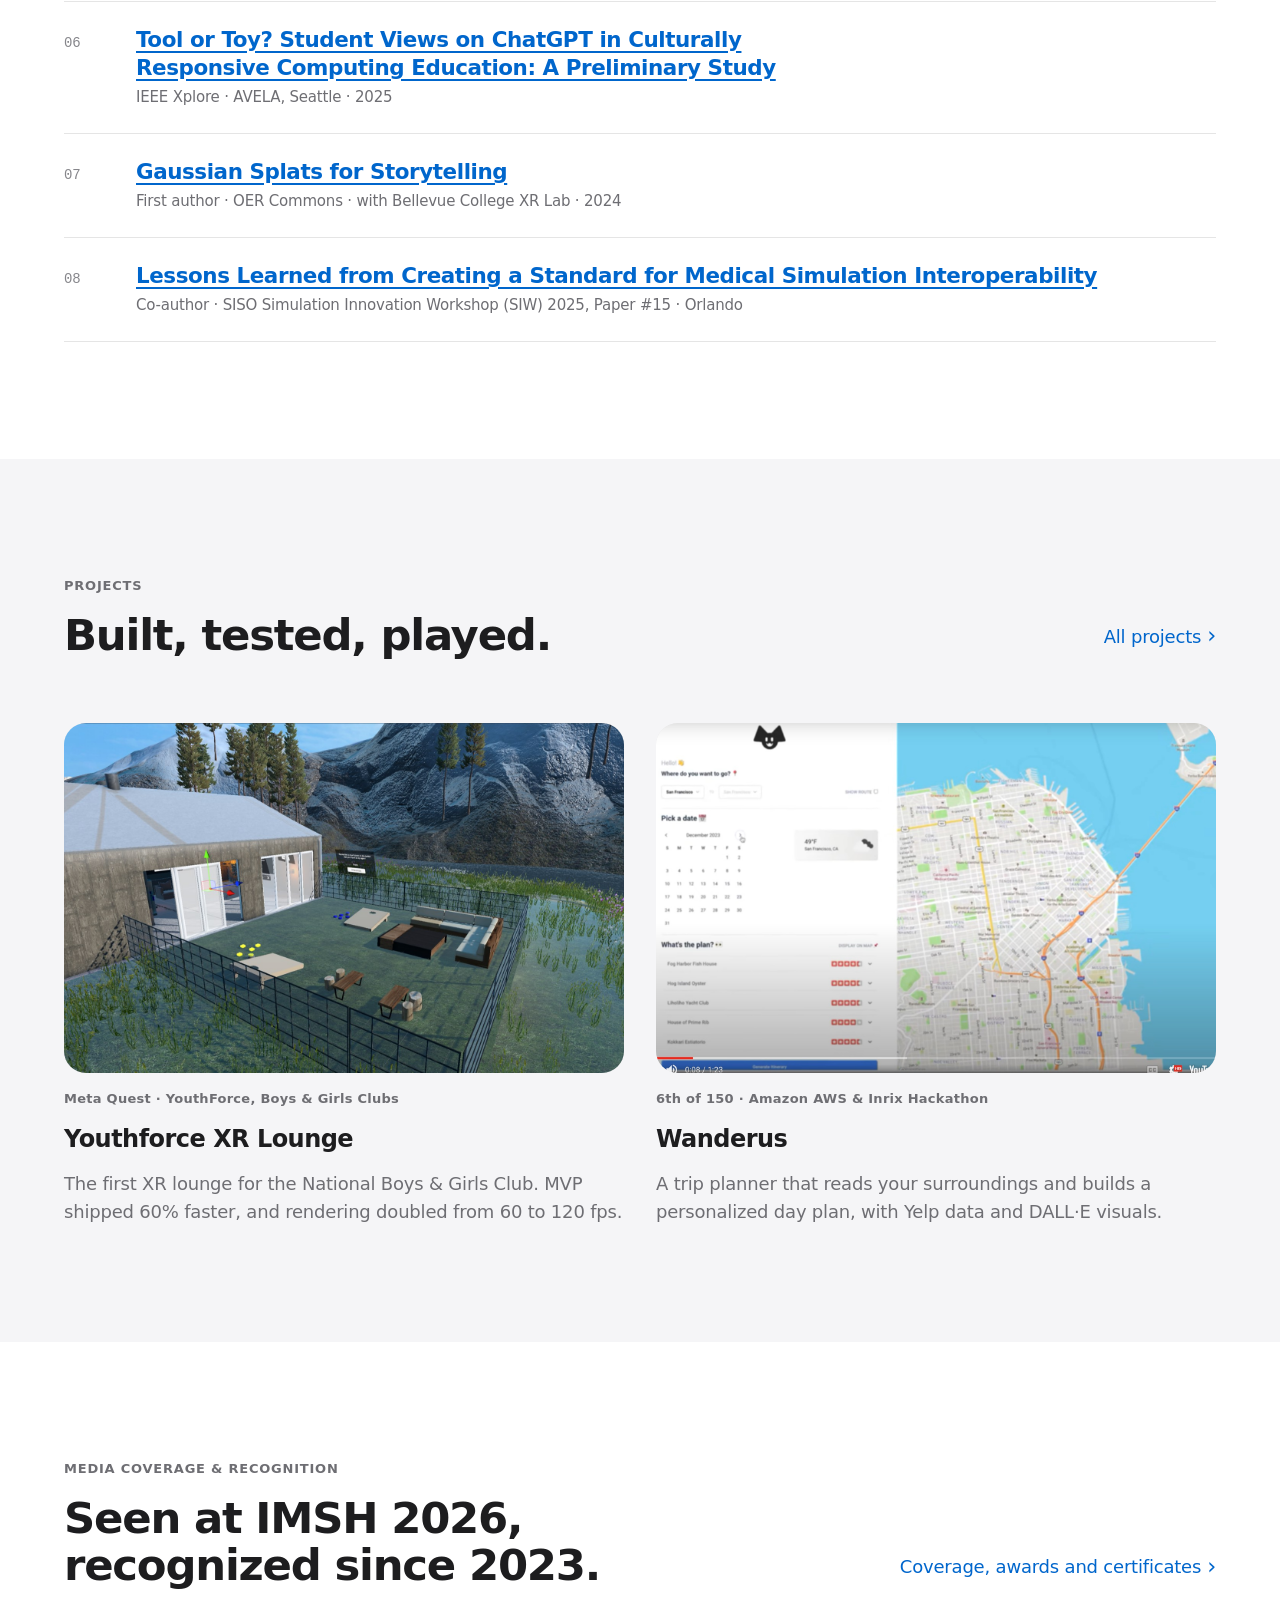
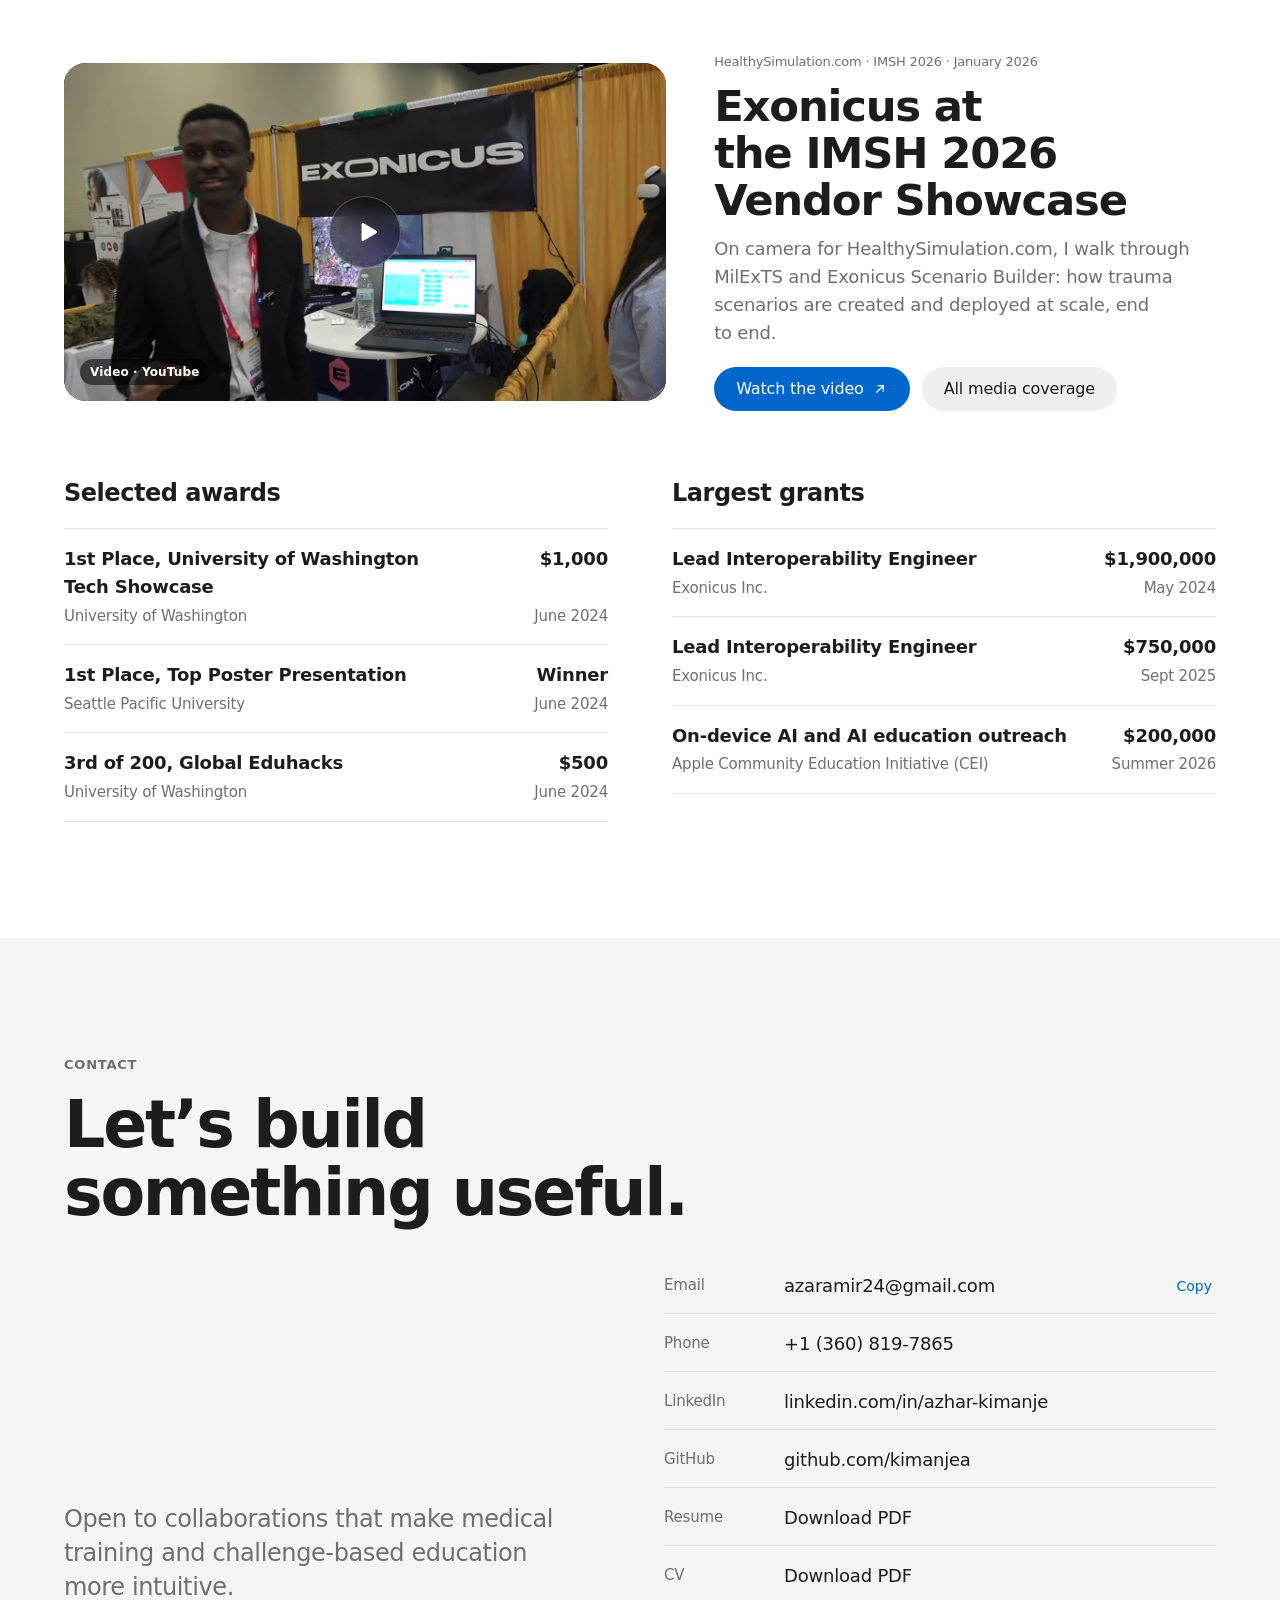
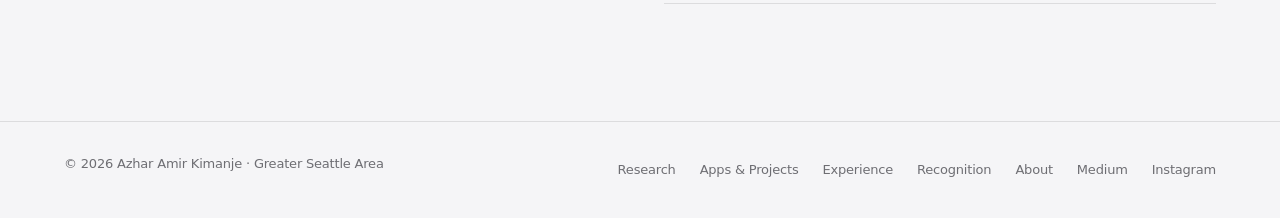
==== commit 0864f2ab: "Rename CourseLLM to CourseSLM Update the research, experience, and portfolio references to CourseSLM" ====
--- a/index.html
+++ b/index.html
@@ -88,7 +88,7 @@
         <div class="app-icon"><img src="img/logos/avela.png" alt="" width="240" height="240"></div>
         <div class="app-row-text">
           <h3>CourseSLM</h3>
-          <p>On-device AI for STEM courses, from my CourseLLM research at AVELA.</p>
+          <p>On-device AI for STEM courses, from my research at AVELA.</p>
           <p class="app-row-meta">App Store</p>
         </div>
         <a class="btn btn-secondary btn-sm app-get" href="https://apps.apple.com/us/app/courseslm/id6784030336" rel="noopener" aria-label="View CourseSLM on the App Store (opens apps.apple.com)">View</a>
@@ -219,7 +219,7 @@
       <li class="entry reveal">
         <p class="entry-meta"><span class="date">2025</span>AVELA</p>
         <div>
-          <h3>CourseLLM</h3>
+          <h3>CourseSLM</h3>
           <p class="role-line"><strong>Principal Investigator</strong></p>
           <p class="body">Fine-tuning hardware-constrained language models with Apple MLX so educational AI runs locally, with a team of 3 PhD candidates and 6 interns.</p>
         </div>
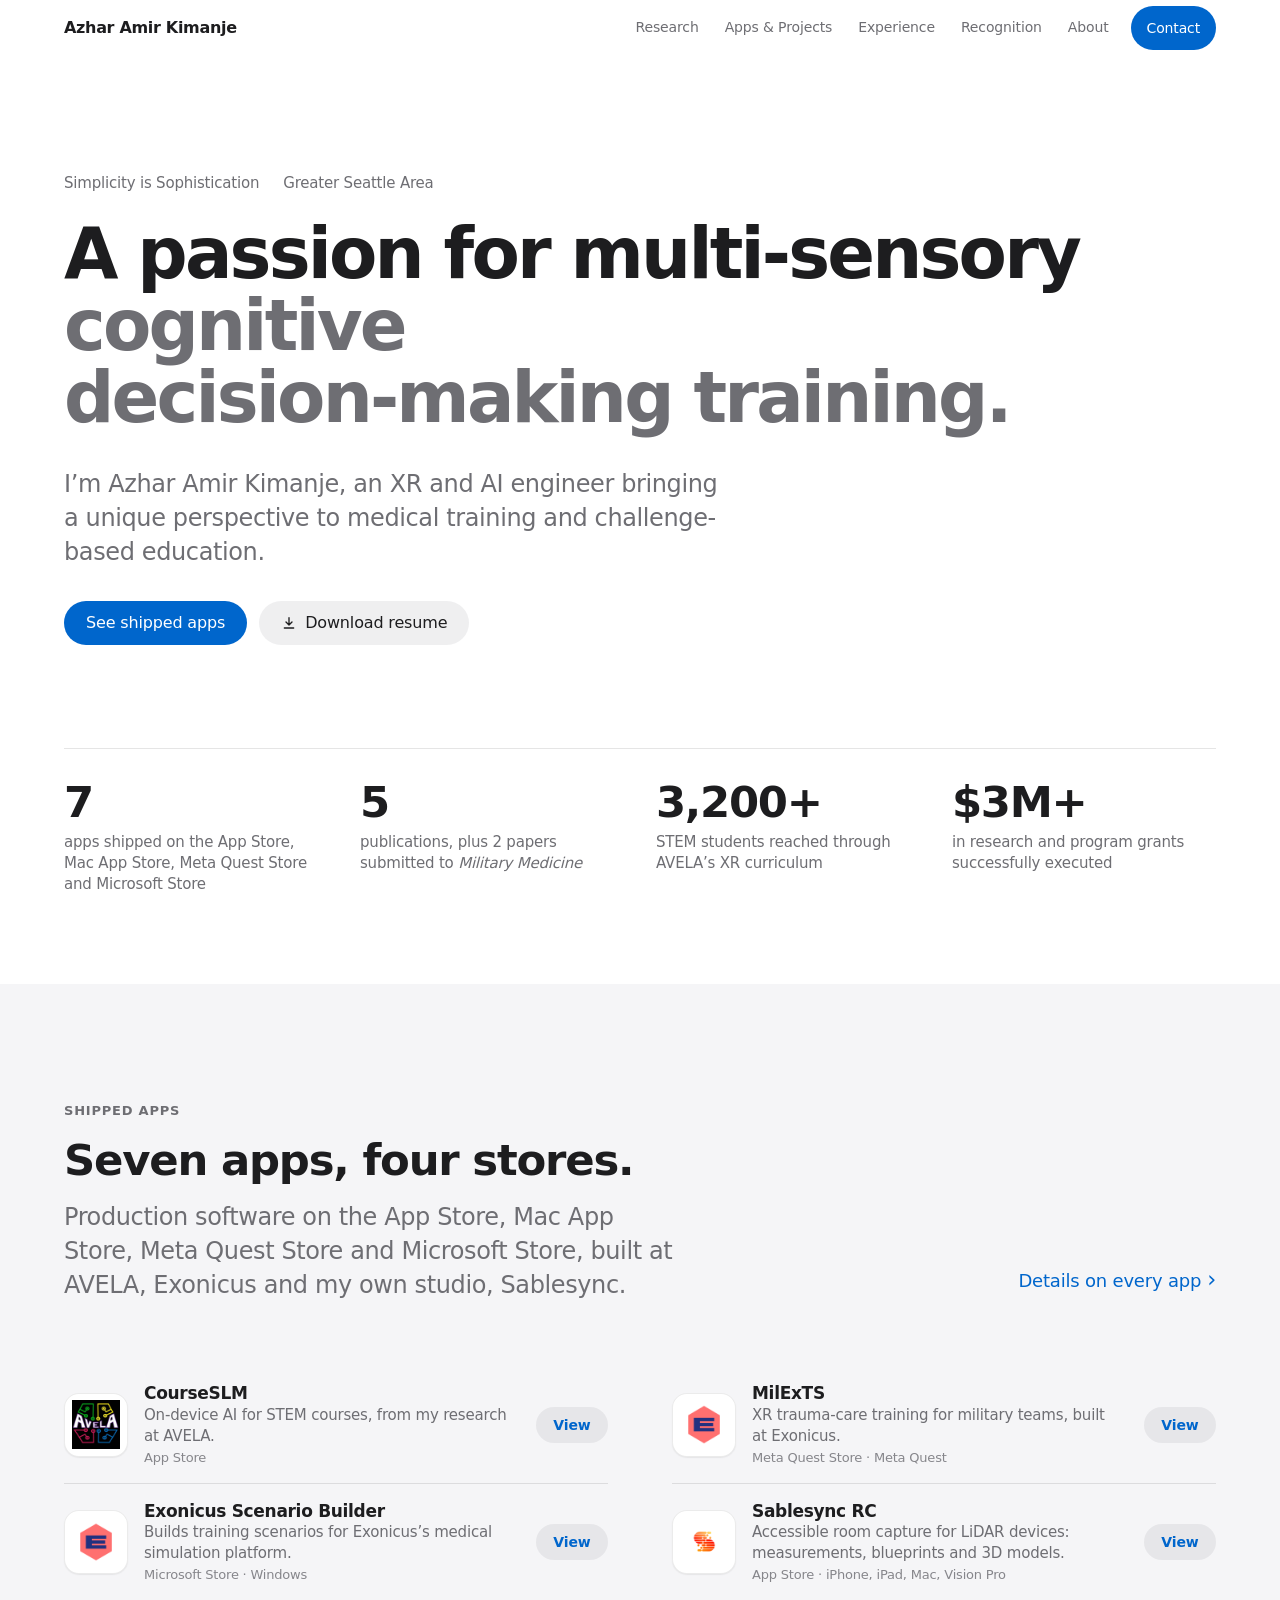
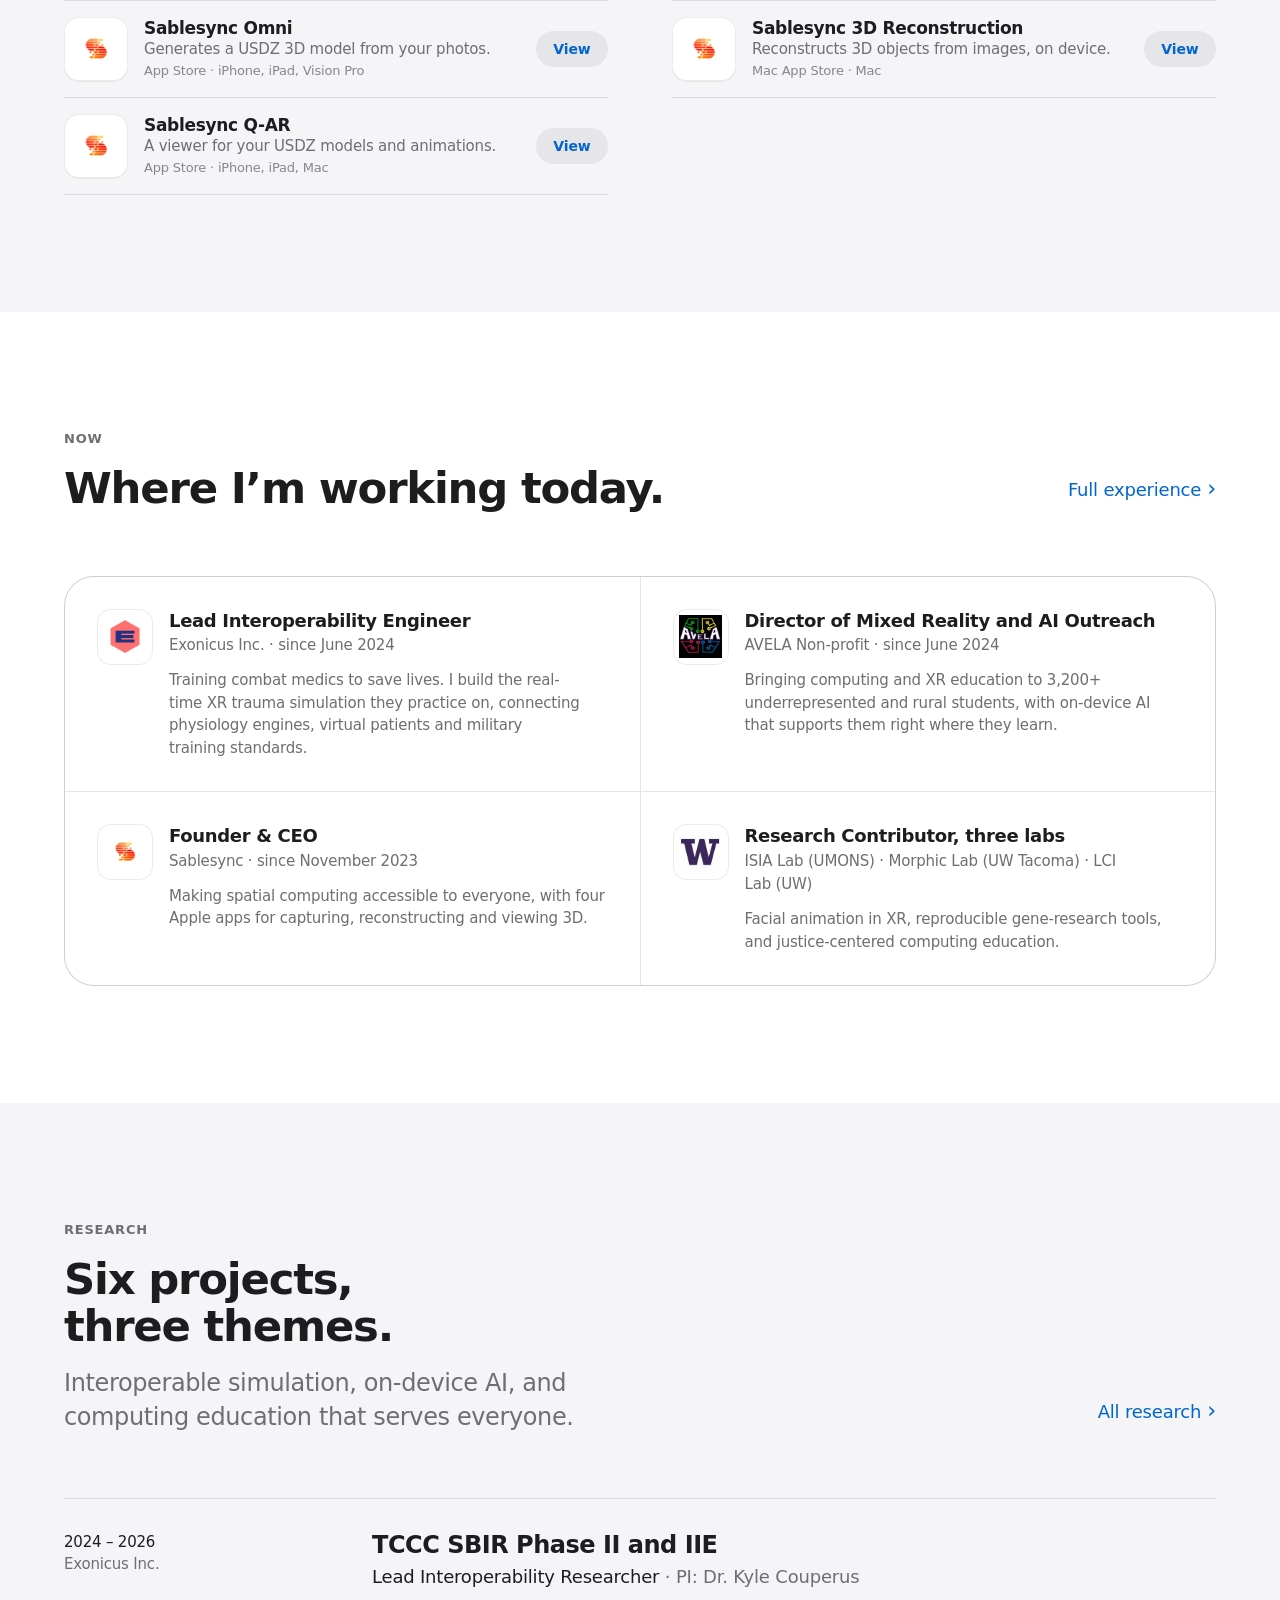
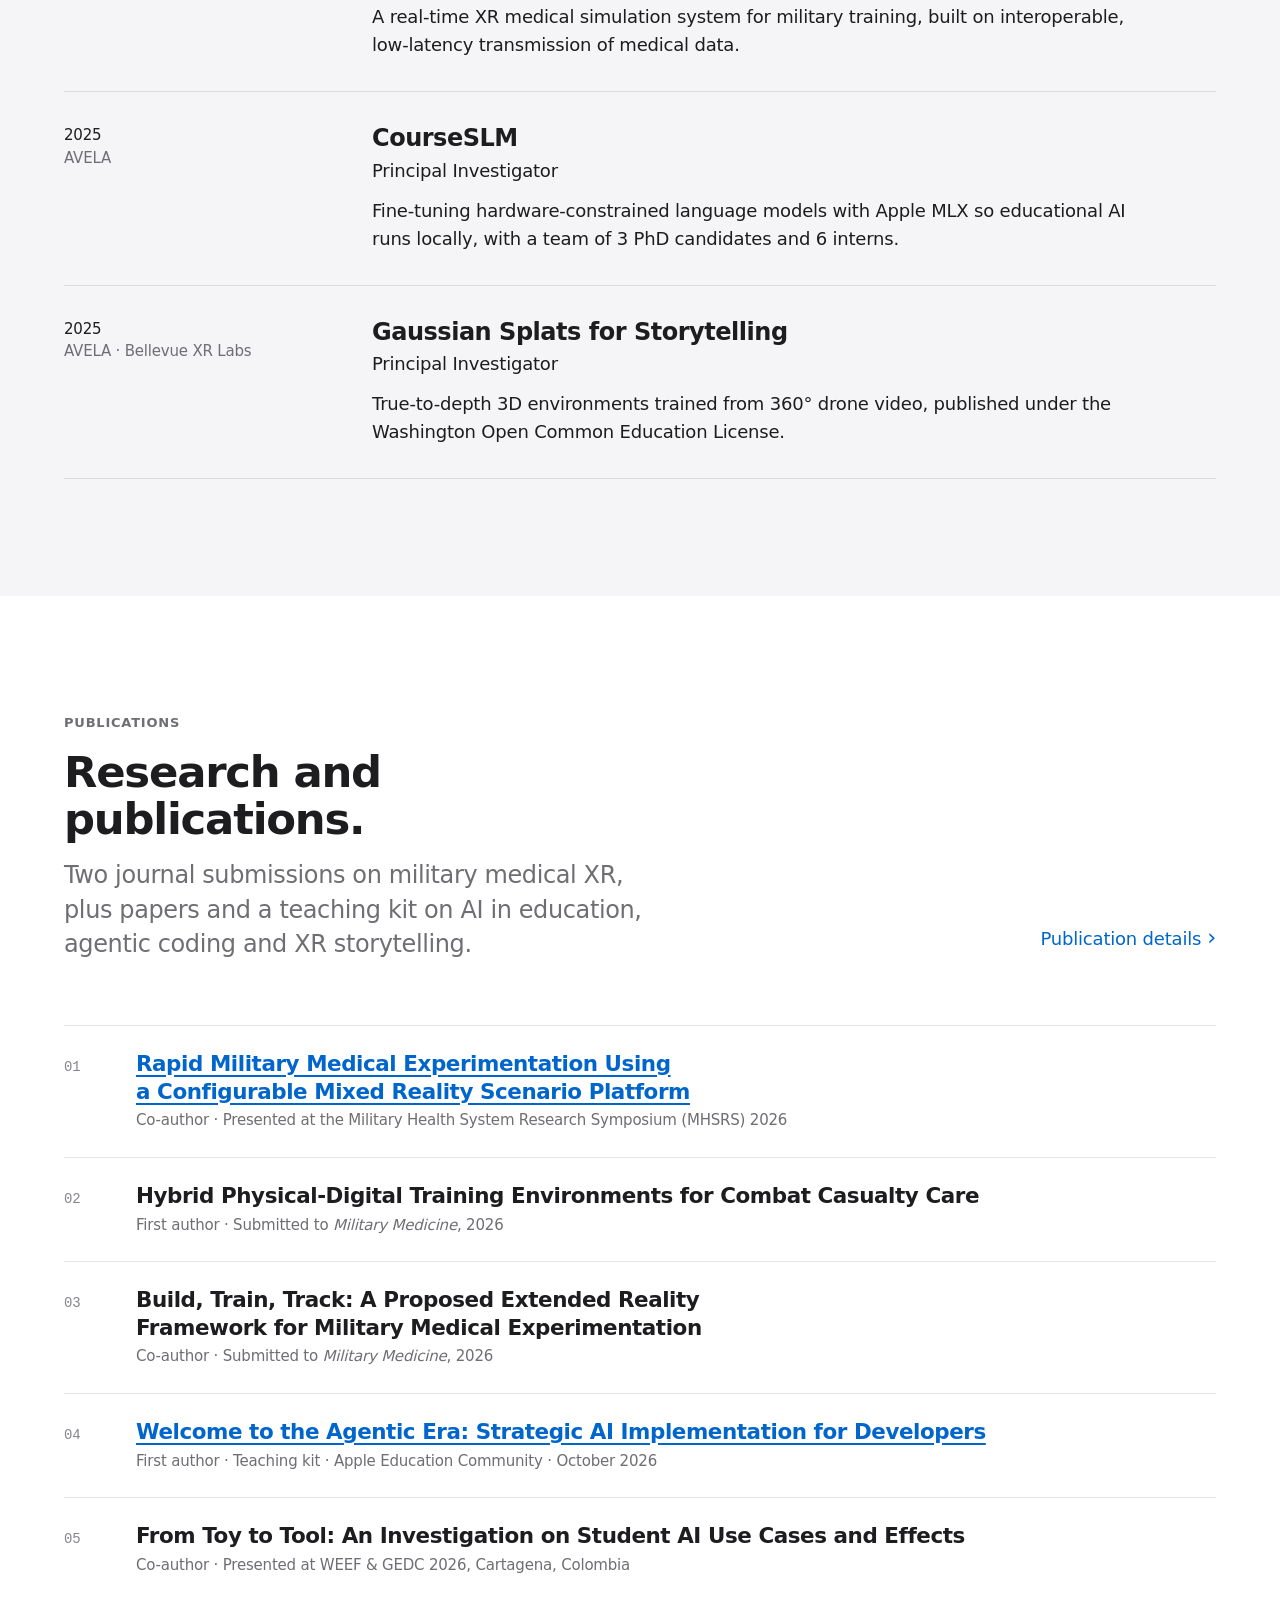
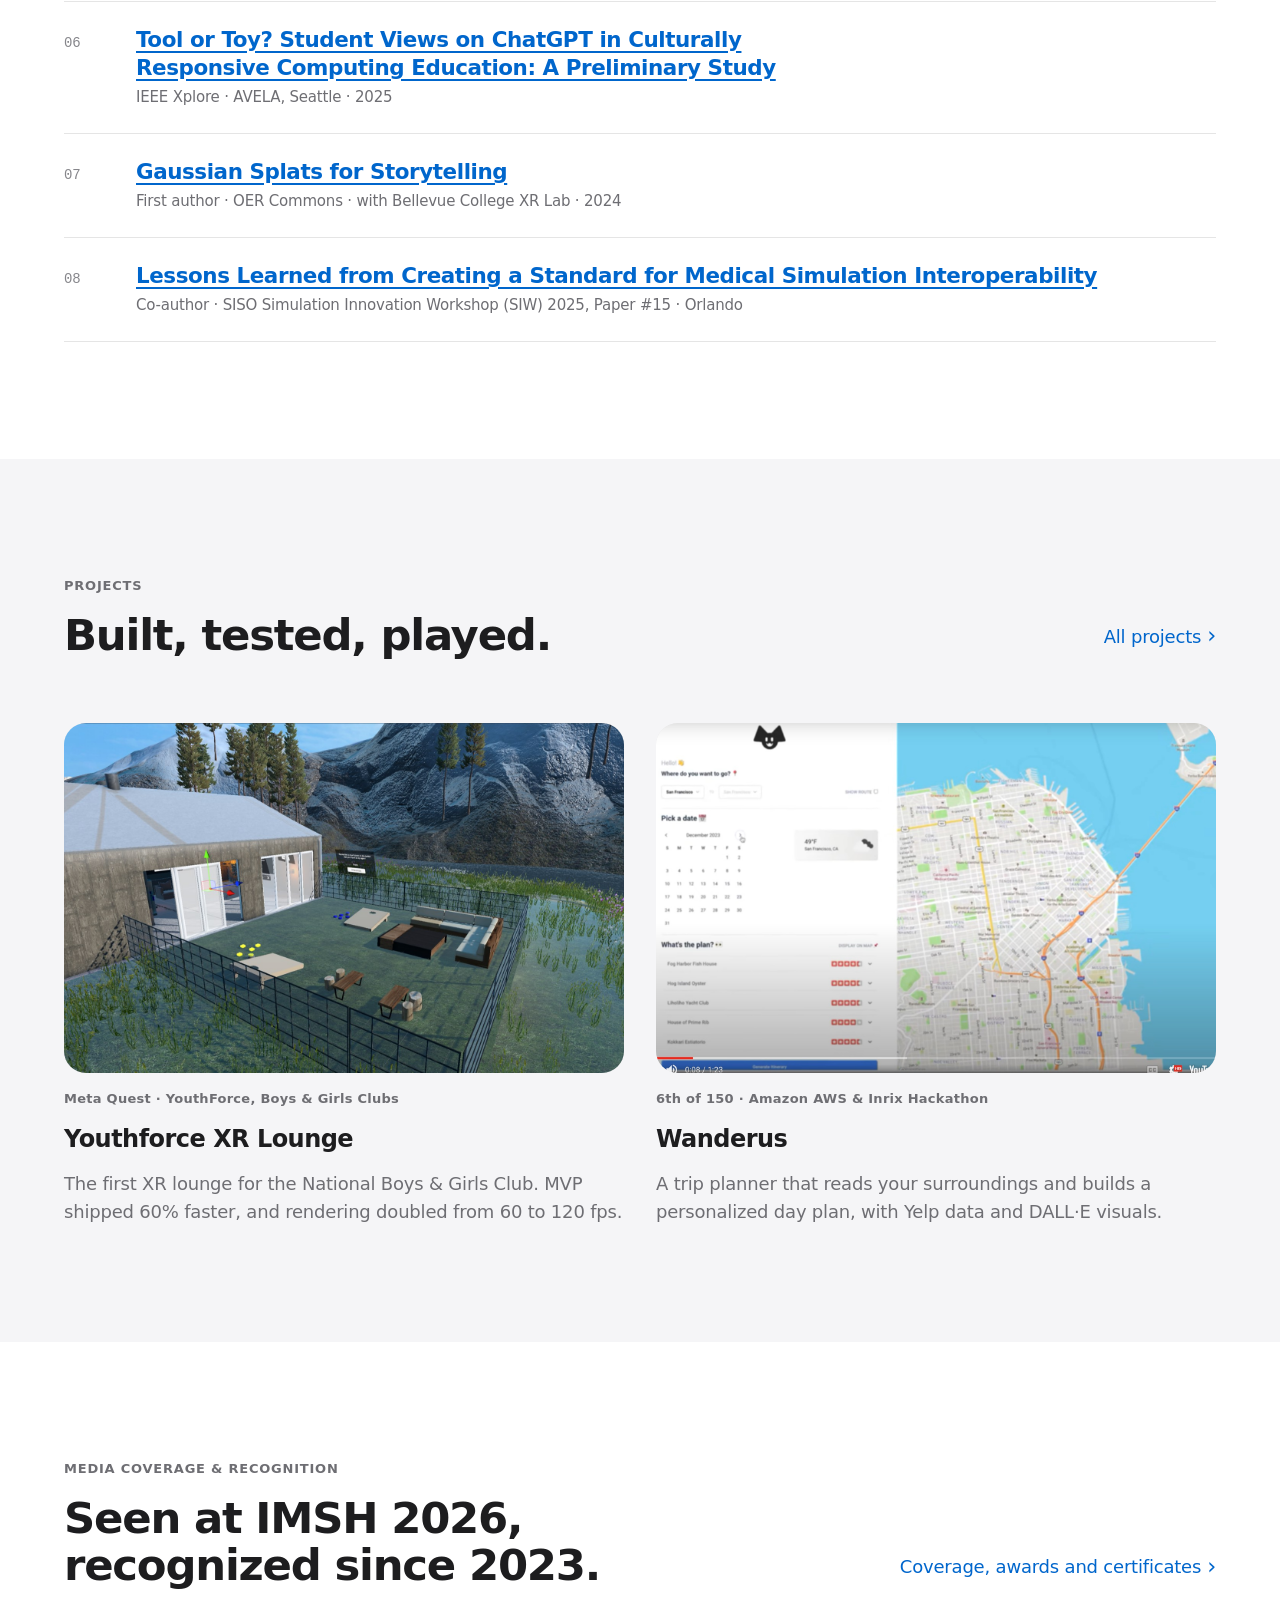
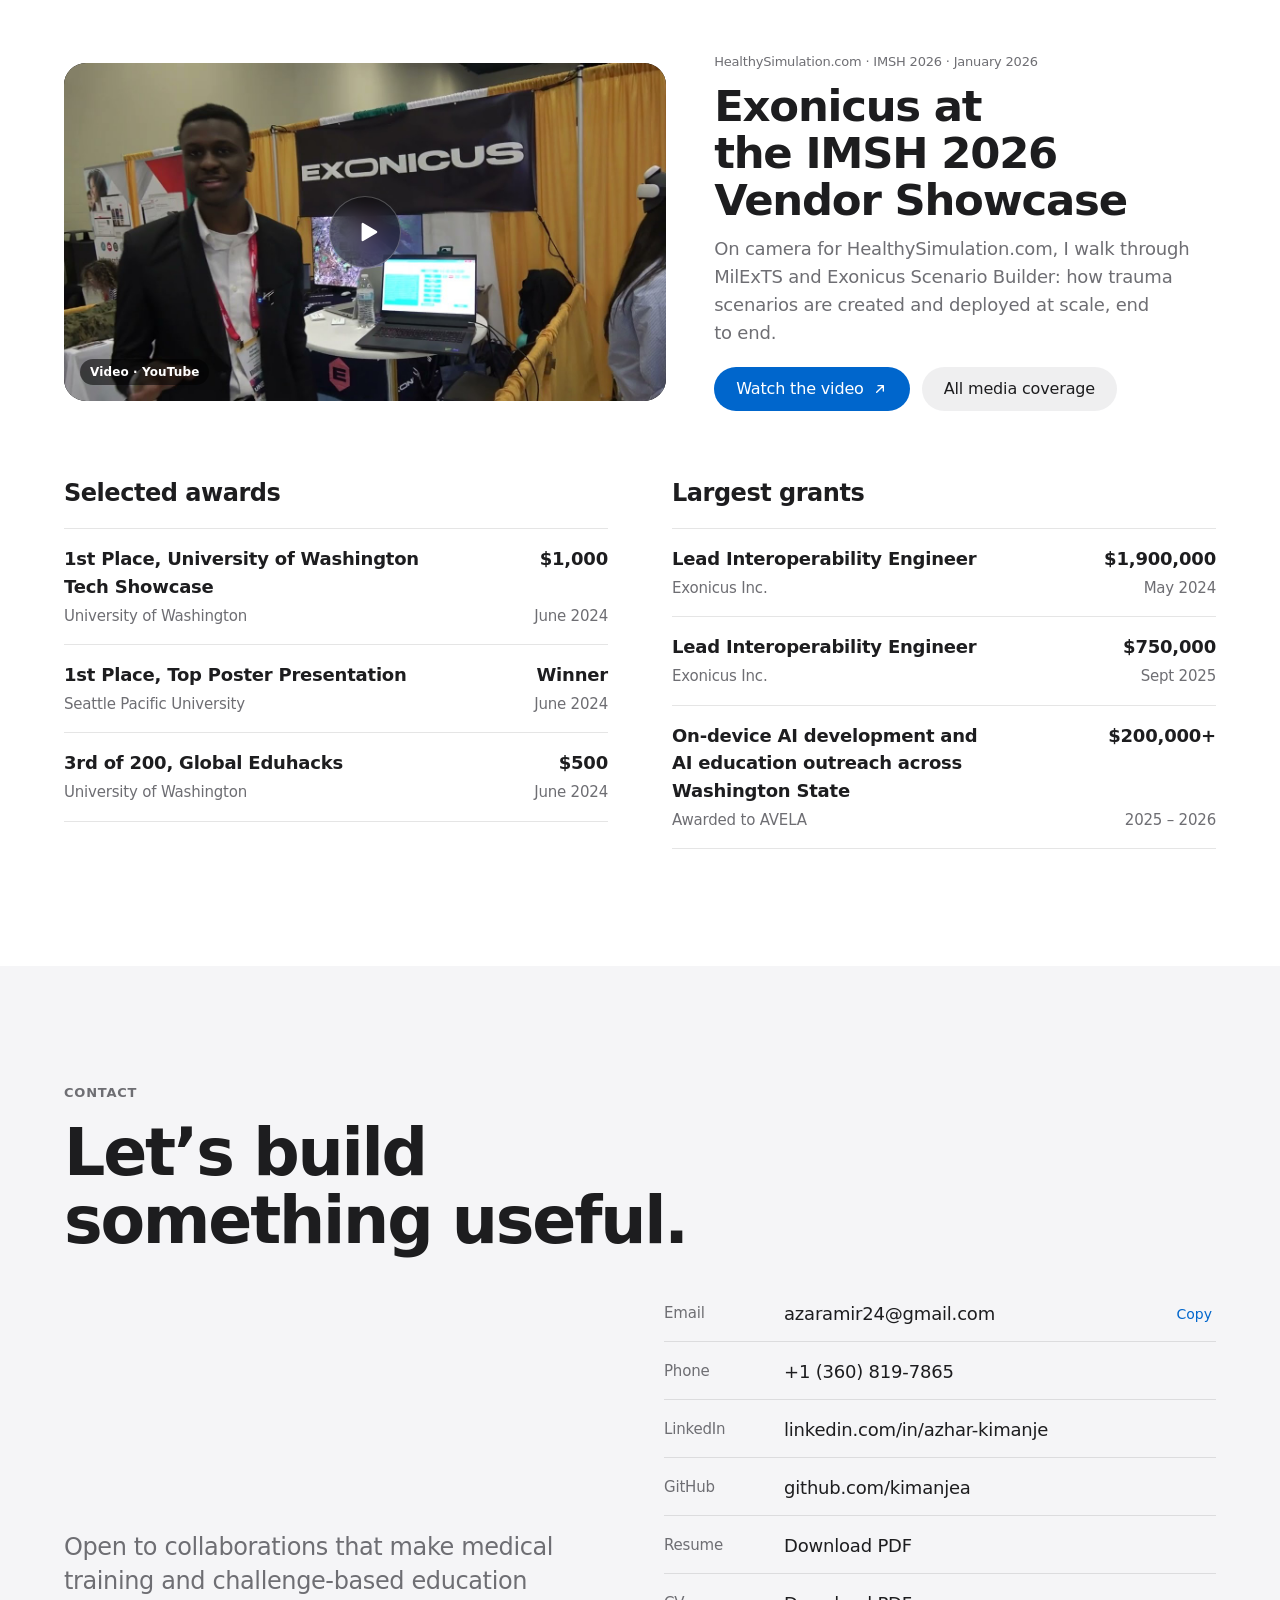
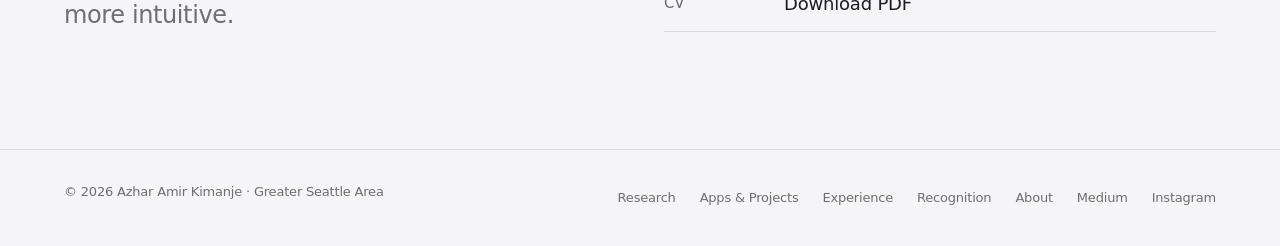
==== commit 8b954aa8: "Update AVELA impact and grant details Revise student reach and funding figures across the experience" ====
--- a/index.html
+++ b/index.html
@@ -67,7 +67,7 @@
     <ul class="stats" aria-label="At a glance">
       <li class="stat"><b>7</b><span>apps shipped on the App Store, Mac App Store, Meta Quest Store and Microsoft Store</span></li>
       <li class="stat"><b>5</b><span>publications, plus 2 papers submitted to <em>Military Medicine</em></span></li>
-      <li class="stat"><b class="tnum">3,200+</b><span>STEM students reached each year through AVELA’s XR curriculum</span></li>
+      <li class="stat"><b class="tnum">3,200+</b><span>STEM students reached through AVELA’s XR curriculum</span></li>
       <li class="stat"><b class="tnum">$3M+</b><span>in research and program grants successfully executed</span></li>
     </ul>
   </div>
@@ -174,7 +174,7 @@
         <div>
           <h3>Director of Mixed Reality and AI Outreach</h3>
           <p class="where">AVELA Non-profit · since June 2024</p>
-          <p class="desc">Bringing computing and XR education to underrepresented and rural students, 3,200+ a year, with on-device AI that supports them right where they learn.</p>
+          <p class="desc">Bringing computing and XR education to 3,200+ underrepresented and rural students, with on-device AI that supports them right where they learn.</p>
         </div>
       </li>
       <li class="role reveal">
@@ -325,7 +325,7 @@
         <ul class="ledger">
           <li><span class="what">Lead Interoperability Engineer</span><span class="who">Exonicus Inc.</span><span class="amt">$1,900,000</span><span class="when">May 2024</span></li>
           <li><span class="what">Lead Interoperability Engineer</span><span class="who">Exonicus Inc.</span><span class="amt">$750,000</span><span class="when">Sept 2025</span></li>
-          <li><span class="what">On-device AI and AI education outreach</span><span class="who">Apple Community Education Initiative (CEI)</span><span class="amt">$200,000</span><span class="when">Summer 2026</span></li>
+          <li><span class="what">On-device AI development and AI education outreach across Washington State</span><span class="who">Awarded to AVELA</span><span class="amt">$200,000+</span><span class="when">2025 – 2026</span></li>
         </ul>
       </div>
     </div>
